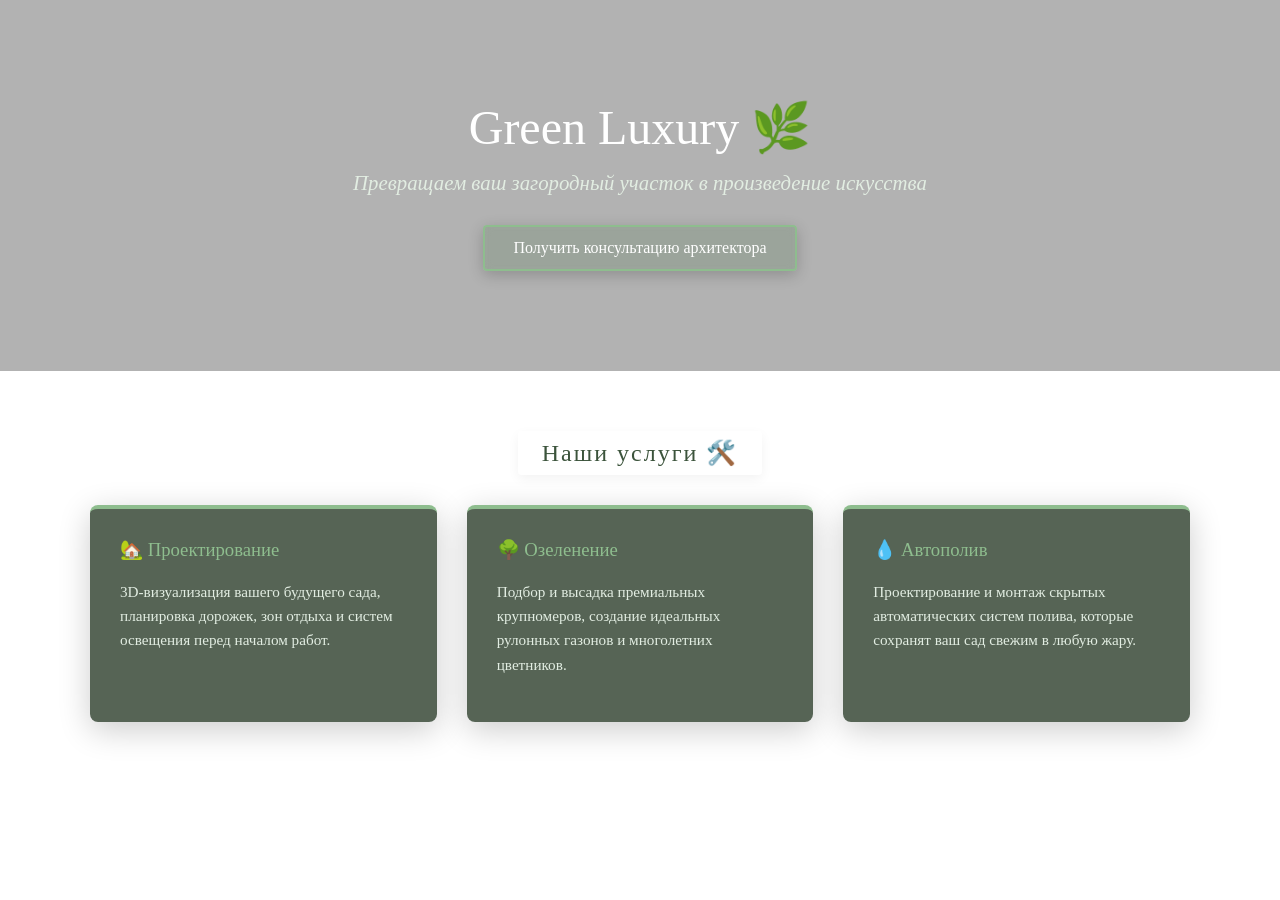
==== green-luxury-site/landscape.html @ 56adaa60 "Сайт-визитка с портфолио" ====
<!DOCTYPE html>
<html lang="ru">
<head>
    <meta charset="UTF-8">
    <meta name="viewport" content="width=device-width, initial-scale=1.0">
    <title>Green Luxury | Ландшафтный дизайн премиум-класса</title>
    <link rel="stylesheet" href="landscape.css">
</head>
<body>

    <!-- Главный баннер сайта -->
    <section class="hero">
        <div class="hero-overlay">
            <h1>Green Luxury 🌿</h1>
            <p>Превращаем ваш загородный участок в произведение искусства</p>
            <a href="#" class="btn-green">Получить консультацию архитектора</a>
        </div>
    </section>

    <!-- Блок с преимуществами бизнеса -->
    <main class="content-box">
        <h2 class="section-title">Наши услуги 🛠️</h2>
        
        <div class="services-grid">
            <div class="card">
                <h3>🏡 Проектирование</h3>
                <p>3D-визуализация вашего будущего сада, планировка дорожек, зон отдыха и систем освещения перед началом работ.</p>
            </div>
            <div class="card">
                <h3>🌳 Озеленение</h3>
                <p>Подбор и высадка премиальных крупномеров, создание идеальных рулонных газонов и многолетних цветников.</p>
            </div>
            <div class="card">
                <h3>💧 Автополив</h3>
                <p>Проектирование и монтаж скрытых автоматических систем полива, которые сохранят ваш сад свежим в любую жару.</p>
            </div>
        </div>
    </main>

</body>
</html>
---- green-luxury-site/landscape.css ----
/* Базовые настройки для эко-стиля */
body {
    background-image: url('https://images.unsplash.com/photo-1705591936362-aaaab3083cbe?q=80&w=1170&auto=format&fit=crop&ixlib=rb-4.1.0&ixid=M3wxMjA3fDB8MHxwaG90by1wYWdlfHx8fGVufDB8fHx8fA%3D%3D');
    background-size: cover;
    background-position: center; /* Заглушка, пока нет фоновой картинки */
    background-attachment: fixed;
    color: #2c3e2b;           /* Темно-зеленый глубокий цвет для текста */
    font-family: 'Georgia', serif; /* Благородный классический шрифт */
    margin: 0;
    padding: 0;
}   

/* Главный большой баннер (Hero Section) */
.hero {
    color: #ffffff;
    text-align: center;
    padding: 100px 20px;
    background: rgba(0, 0, 0, 0.3); /* Легкое затемнение, чтобы белый текст читался идеально */
}

.hero h1 {
    font-size: 3rem;
    margin: 0 0 15px 0;
    font-weight: normal;
}

.hero p {
    font-size: 1.3rem;
    margin: 0 0 30px 0;
    font-style: italic;
    color: #e2ede2;
}

/* Общий контейнер для контента */
.content-box {
    max-width: 1100px;
    margin: 60px auto;
    padding: 0 20px;
}

.section-title {
    text-align: center;
    font-size: 1.5rem;             /* Уменьшили размер букв до аккуратного */
    letter-spacing: 2px;           /* Добавили дорогой премиальный отступ между буквами */
    margin: 50px auto 30px auto;   /* Уменьшили отступы вокруг плашки */
    font-weight: normal;
    color: #3b533b;
    background: rgba(255, 255, 255, 0.85); /* Сделали подложку чуть более прозрачной и легкой */
    padding: 8px 24px;             /* Уменьшили внутренние поля, сделав рамку узкой */
    border-radius: 4px;            /* Сделали закругления углов более строгими */
    display: table;
    box-shadow: 0 4px 12px rgba(0, 0, 0, 0.05);
}

/* Сетка для карточек услуг */
.services-grid {
    display: flex;
    gap: 30px;
    justify-content: space-between;
    flex-wrap: wrap; /* Чтобы на телефонах карточки вставали друг под друга */
}

/* Премиальные белые карточки */
.card {
    background: rgba(44, 62, 43, 0.8); /* Премиальный глубокий зелёный с прозрачностью */
    color: #ffffff;                    /* Весь обычный текст в карточке стал белым */
    flex: 1;
    min-width: 280px;
    padding: 30px;
    border-radius: 8px;
    box-shadow: 0 8px 32px rgba(0, 0, 0, 0.2); /* Сделали тень чуть глубже для объёма */
    border-top: 4px solid #8ebd8e;     /* Заменили полоску на нежно-зелёную, чтобы она сияла */
    transition: transform 0.3s ease;
}

.card:hover {
    transform: translateY(-5px); /* Карточка плавно приподнимается */
}

.card h3 {
    margin-top: 0;
    font-weight: normal;
    color: #8ebd8e; /* Красивый светлый эко-оттенок для заголовков услуг */
}

.card p {
    font-size: 0.95rem;
    line-height: 1.6;
    color: #e2ede2; /* Светлый приятный цвет текста */
}

/* Благородная зеленая кнопка */
.btn-green {
     display: inline-block;
    background-color: rgba(90, 125, 90, 0.25); /* Тонкий прозрачный фон */
    border: 2px solid #8ebd8e;                 /* Стильная тонкая зелёная рамка */
    color: #ffffff;
    padding: 12px 28px;                        /* Уменьшили размеры, сделав её аккуратнее */
    text-decoration: none;
    font-size: 1rem;
    border-radius: 4px;
    backdrop-filter: blur(5px);                /* Эффект дорогого матового стекла */
    box-shadow: 0 4px 15px rgba(0, 0, 0, 0.2);
    transition: all 0.3s ease;
}

/* Эффект при наведении на прозрачную кнопку */
.btn-green:hover {
    background-color: rgba(142, 189, 142, 0.4); /* При наведении становится чуть ярче */
    box-shadow: 0 6px 20px rgba(142, 189, 142, 0.3);
    transform: translateY(-2px);
}

.btn-green:hover {
    background-color: #3b533b;
    box-shadow: 0 6px 15px rgba(59, 83, 59, 0.5);
}
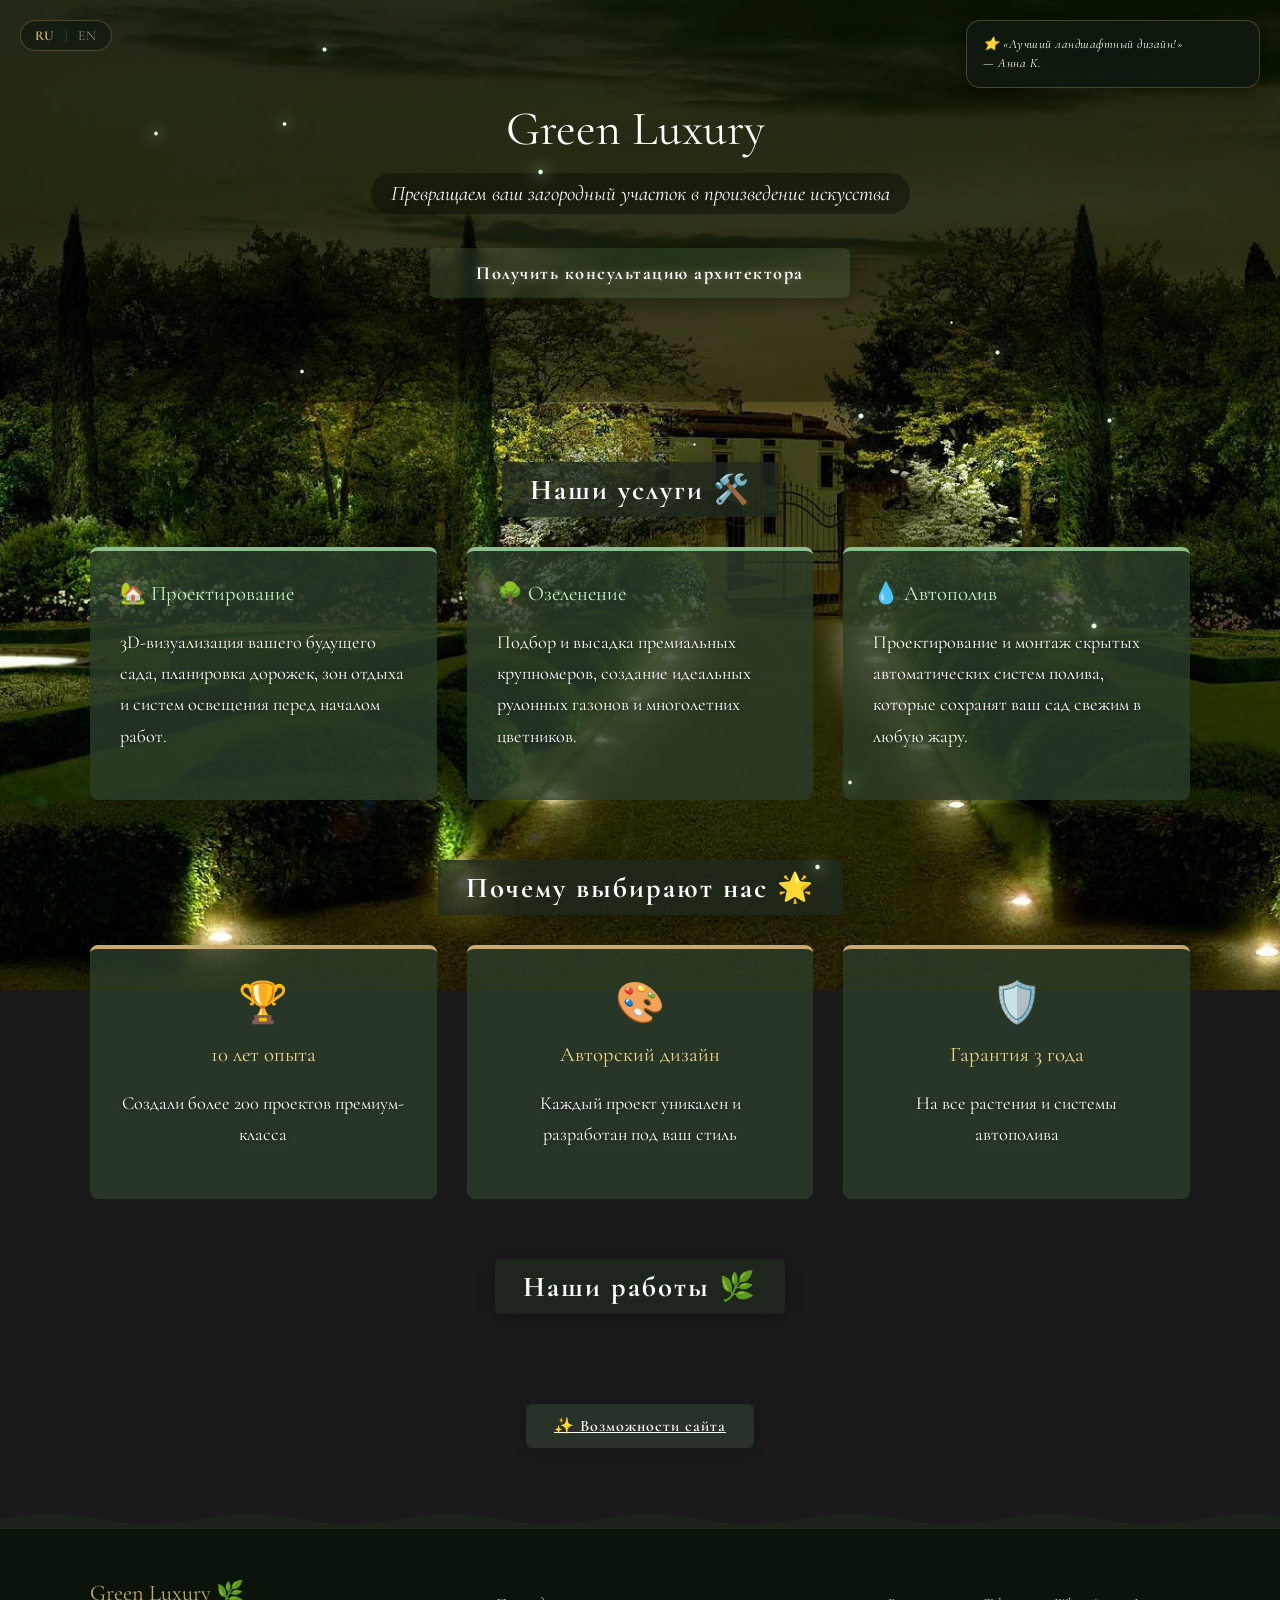
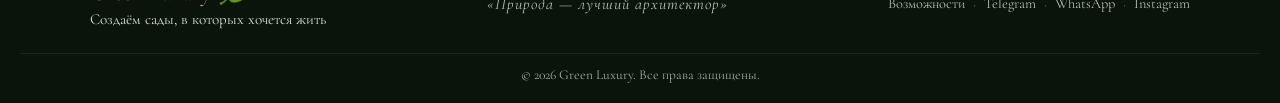
==== commit 8be5fd14: "Финальная версия: все 12 функций, мобильная навигация, свайпы, тёмная тема" ====
--- a/green-luxury-site/landscape.html
+++ b/green-luxury-site/landscape.html
@@ -1,41 +1,392 @@
 <!DOCTYPE html>
 <html lang="ru">
+
 <head>
     <meta charset="UTF-8">
     <meta name="viewport" content="width=device-width, initial-scale=1.0">
     <title>Green Luxury | Ландшафтный дизайн премиум-класса</title>
+    <link href="https://fonts.googleapis.com/css2?family=Cormorant+Garamond:wght@500;600&display=swap" rel="stylesheet">
     <link rel="stylesheet" href="landscape.css">
 </head>
+
 <body>
+
+    <nav class="mobile-nav">
+        <a href="landscape.html" class="mobile-nav-item active">🏠 Главная</a>
+        <a href="#services" class="mobile-nav-item">🛠️ Услуги</a>
+        <a href="#galleryTitle" class="mobile-nav-item">🖼️ Работы</a>
+        <a href="features.html" class="mobile-nav-item">✨ Функции</a>
+    </nav>
+
+    <!-- Мини-карусель отзывов -->
+    <div class="reviews-mini" id="reviewsMini">
+        <div class="review-mini-card">⭐ «Лучший ландшафтный дизайн!»<br>— Анна К.</div>
+    </div>
+
+    <!-- Слой параллакса -->
+    <div class="parallax-layer parallax-back"></div>
 
     <!-- Главный баннер сайта -->
     <section class="hero">
         <div class="hero-overlay">
             <h1>Green Luxury 🌿</h1>
             <p>Превращаем ваш загородный участок в произведение искусства</p>
-            <a href="#" class="btn-green">Получить консультацию архитектора</a>
+
+            <div class="btn-wrapper reveal">
+                <svg class="neon-svg" viewBox="0 0 420 56" preserveAspectRatio="none">
+                    <rect class="run-rect" x="2" y="2" width="416" height="52" rx="8" fill="none" stroke="#e0ffe0"
+                        stroke-width="2" stroke-linecap="round" stroke-dasharray="12 924" />
+                    <rect class="run-rect2" x="2" y="2" width="416" height="52" rx="8" fill="none" stroke="#e0ffe0"
+                        stroke-width="2" stroke-linecap="round" stroke-dasharray="12 924" stroke-dashoffset="-468" />
+                </svg>
+                <button class="btn-green" id="consultBtn">
+                    <span class="btn-text">Получить консультацию архитектора</span>
+                </button>
+            </div>
+
+            <div class="lang-switch">
+                <span class="lang-btn active" data-lang="ru">RU</span>
+                <span class="lang-sep">|</span>
+                <span class="lang-btn" data-lang="en">EN</span>
+            </div>
         </div>
     </section>
 
-    <!-- Блок с преимуществами бизнеса -->
     <main class="content-box">
-        <h2 class="section-title">Наши услуги 🛠️</h2>
-        
+        <h2 class="section-title reveal">Наши услуги 🛠️</h2>
         <div class="services-grid">
-            <div class="card">
-                <h3>🏡 Проектирование</h3>
-                <p>3D-визуализация вашего будущего сада, планировка дорожек, зон отдыха и систем освещения перед началом работ.</p>
-            </div>
-            <div class="card">
-                <h3>🌳 Озеленение</h3>
-                <p>Подбор и высадка премиальных крупномеров, создание идеальных рулонных газонов и многолетних цветников.</p>
-            </div>
-            <div class="card">
-                <h3>💧 Автополив</h3>
-                <p>Проектирование и монтаж скрытых автоматических систем полива, которые сохранят ваш сад свежим в любую жару.</p>
+            <div class="card-wrapper reveal">
+                <svg class="card-svg" viewBox="0 0 300 180" preserveAspectRatio="none">
+                    <rect class="card-run" x="2" y="2" width="296" height="176" rx="8" fill="none" stroke="#e0ffe0"
+                        stroke-width="2" stroke-linecap="round" stroke-dasharray="12 932" />
+                    <rect class="card-run2" x="2" y="2" width="296" height="176" rx="8" fill="none" stroke="#e0ffe0"
+                        stroke-width="2" stroke-linecap="round" stroke-dasharray="12 932" stroke-dashoffset="-472" />
+                </svg>
+                <div class="card">
+                    <h3>🏡 Проектирование</h3>
+                    <p>3D-визуализация вашего будущего сада, планировка дорожек, зон отдыха и систем освещения перед
+                        началом работ.</p>
+                </div>
+            </div>
+            <div class="card-wrapper reveal">
+                <svg class="card-svg" viewBox="0 0 300 180" preserveAspectRatio="none">
+                    <rect class="card-run" x="2" y="2" width="296" height="176" rx="8" fill="none" stroke="#e0ffe0"
+                        stroke-width="2" stroke-linecap="round" stroke-dasharray="12 932" />
+                    <rect class="card-run2" x="2" y="2" width="296" height="176" rx="8" fill="none" stroke="#e0ffe0"
+                        stroke-width="2" stroke-linecap="round" stroke-dasharray="12 932" stroke-dashoffset="-472" />
+                </svg>
+                <div class="card">
+                    <h3>🌳 Озеленение</h3>
+                    <p>Подбор и высадка премиальных крупномеров, создание идеальных рулонных газонов и многолетних
+                        цветников.</p>
+                </div>
+            </div>
+            <div class="card-wrapper reveal">
+                <svg class="card-svg" viewBox="0 0 300 180" preserveAspectRatio="none">
+                    <rect class="card-run" x="2" y="2" width="296" height="176" rx="8" fill="none" stroke="#e0ffe0"
+                        stroke-width="2" stroke-linecap="round" stroke-dasharray="12 932" />
+                    <rect class="card-run2" x="2" y="2" width="296" height="176" rx="8" fill="none" stroke="#e0ffe0"
+                        stroke-width="2" stroke-linecap="round" stroke-dasharray="12 932" stroke-dashoffset="-472" />
+                </svg>
+                <div class="card">
+                    <h3>💧 Автополив</h3>
+                    <p>Проектирование и монтаж скрытых автоматических систем полива, которые сохранят ваш сад свежим в
+                        любую жару.</p>
+                </div>
+            </div>
+        </div>
+
+        <h2 class="section-title reveal" style="margin-top: 60px;">Почему выбирают нас 🌟</h2>
+        <div class="services-grid">
+            <div class="card-wrapper reveal">
+                <svg class="card-svg" viewBox="0 0 300 180" preserveAspectRatio="none">
+                    <rect class="card-run" x="2" y="2" width="296" height="176" rx="8" fill="none" stroke="#e0ffe0"
+                        stroke-width="2" stroke-linecap="round" stroke-dasharray="12 932" />
+                    <rect class="card-run2" x="2" y="2" width="296" height="176" rx="8" fill="none" stroke="#e0ffe0"
+                        stroke-width="2" stroke-linecap="round" stroke-dasharray="12 932" stroke-dashoffset="-472" />
+                </svg>
+                <div class="card feature-card"><span class="feature-icon">🏆</span>
+                    <h3>10 лет опыта</h3>
+                    <p>Создали более 200 проектов премиум-класса</p>
+                </div>
+            </div>
+            <div class="card-wrapper reveal">
+                <svg class="card-svg" viewBox="0 0 300 180" preserveAspectRatio="none">
+                    <rect class="card-run" x="2" y="2" width="296" height="176" rx="8" fill="none" stroke="#e0ffe0"
+                        stroke-width="2" stroke-linecap="round" stroke-dasharray="12 932" />
+                    <rect class="card-run2" x="2" y="2" width="296" height="176" rx="8" fill="none" stroke="#e0ffe0"
+                        stroke-width="2" stroke-linecap="round" stroke-dasharray="12 932" stroke-dashoffset="-472" />
+                </svg>
+                <div class="card feature-card"><span class="feature-icon">🎨</span>
+                    <h3>Авторский дизайн</h3>
+                    <p>Каждый проект уникален и разработан под ваш стиль</p>
+                </div>
+            </div>
+            <div class="card-wrapper reveal">
+                <svg class="card-svg" viewBox="0 0 300 180" preserveAspectRatio="none">
+                    <rect class="card-run" x="2" y="2" width="296" height="176" rx="8" fill="none" stroke="#e0ffe0"
+                        stroke-width="2" stroke-linecap="round" stroke-dasharray="12 932" />
+                    <rect class="card-run2" x="2" y="2" width="296" height="176" rx="8" fill="none" stroke="#e0ffe0"
+                        stroke-width="2" stroke-linecap="round" stroke-dasharray="12 932" stroke-dashoffset="-472" />
+                </svg>
+                <div class="card feature-card"><span class="feature-icon">🛡️</span>
+                    <h3>Гарантия 3 года</h3>
+                    <p>На все растения и системы автополива</p>
+                </div>
+            </div>
+        </div>
+
+        <h2 class="section-title reveal" id="galleryTitle" style="margin-top: 60px; cursor: pointer;">Наши работы 🌿
+        </h2>
+        <div class="gallery-container" id="galleryContainer">
+            <div class="gallery-grid">
+                <div class="gallery-item reveal"><img src="gallery-1.jpg" alt="Проект1">
+                    <div class="gallery-caption">Проект 1</div>
+                </div>
+                <div class="gallery-item reveal"><img src="gallery-2.jpg" alt="Проект2">
+                    <div class="gallery-caption">Проект 2</div>
+                </div>
+                <div class="gallery-item reveal"><img src="gallery-3.jpg" alt="Проект3">
+                    <div class="gallery-caption">Проект 3</div>
+                </div>
+                <div class="gallery-item reveal"><img src="gallery-4.jpg" alt="Проект4">
+                    <div class="gallery-caption">Проект 4</div>
+                </div>
+                <div class="gallery-item reveal"><img src="gallery-5.jpg" alt="Проект5">
+                    <div class="gallery-caption">Проект 5</div>
+                </div>
+                <div class="gallery-item reveal"><img src="gallery-6.jpg" alt="Проект6">
+                    <div class="gallery-caption">Проект 6</div>
+                </div>
             </div>
         </div>
     </main>
 
+    <div style="text-align: center; margin-top: 50px;">
+        <a href="features.html" class="btn-green" style="width: auto; padding: 12px 28px; font-size: 1rem;">✨
+            Возможности сайта</a>
+    </div>
+
+    <footer class="footer">
+        <div class="footer-wave"></div>
+        <div class="footer-inner">
+            <div class="footer-brand">
+                <h3>Green Luxury 🌿</h3>
+                <p>Создаём сады, в которых хочется жить</p>
+            </div>
+            <div class="footer-quote">«Природа — лучший архитектор»</div>
+            <div class="footer-contacts">
+                <a href="features.html">Возможности</a>
+                <span class="dot">·</span>
+                <a href="https://t.me/ars_calc_biz_bot">Telegram</a>
+                <span class="dot">·</span>
+                <a href="#">WhatsApp</a>
+                <span class="dot">·</span>
+                <a href="#">Instagram</a>
+            </div>
+        </div>
+        <div class="footer-bottom">© 2026 Green Luxury. Все права защищены.</div>
+    </footer>
+
+    <script>
+        // ===================== ПАРАЛЛАКС =====================
+        const backLayer = document.querySelector('.parallax-back');
+        document.addEventListener('mousemove', (e) => {
+            const x = (e.clientX / window.innerWidth - 0.5) * 20;
+            const y = (e.clientY / window.innerHeight - 0.5) * 20;
+            backLayer.style.transform = `translate(${x}px, ${y}px)`;
+        });
+
+        // ===================== АНИМАЦИЯ КНОПКИ =====================
+        const btn = document.getElementById('consultBtn');
+        const textEl = btn.querySelector('.btn-text');
+        let originalText = 'Получить консультацию архитектора';
+        let newText = 'Эта кнопка будет вести к вашему контакту';
+        let animating = false;
+
+        btn.addEventListener('click', () => {
+            if (animating) return;
+            animating = true;
+            btn.style.pointerEvents = 'none';
+
+            const chars = originalText.split('');
+            const rect = textEl.getBoundingClientRect();
+            const btnRect = btn.getBoundingClientRect();
+            const spans = chars.map((char, i) => {
+                const span = document.createElement('span');
+                span.textContent = char; span.className = 'char';
+                span.style.left = (rect.left - btnRect.left + i * (rect.width / chars.length)) + 'px';
+                span.style.top = (rect.top - btnRect.top) + 'px'; span.style.opacity = '1';
+                btn.appendChild(span); return span;
+            });
+            textEl.style.opacity = '0';
+
+            requestAnimationFrame(() => {
+                spans.forEach(span => {
+                    const angle = Math.random() * Math.PI * 2;
+                    const distance = 40 + Math.random() * 60;
+                    span.style.transform = `translate(${Math.cos(angle) * distance}px, ${Math.sin(angle) * distance}px) rotate(${(Math.random() - 0.5) * 180}deg) scale(0.5)`;
+                    span.style.opacity = '0';
+                });
+            });
+
+            setTimeout(() => {
+                spans.forEach(s => s.remove());
+                const newChars = newText.split('');
+                const newRect = textEl.getBoundingClientRect();
+                const newBtnRect = btn.getBoundingClientRect();
+                const totalTextWidth = newBtnRect.width;
+                const charWidth = totalTextWidth / newChars.length;
+                const startX = (totalTextWidth - charWidth * newChars.length) / 2;
+                const newSpans = newChars.map((char, i) => {
+                    const span = document.createElement('span');
+                    span.textContent = char; span.className = 'char';
+                    const angle = Math.random() * Math.PI * 2;
+                    const distance = 40 + Math.random() * 60;
+                    span.style.left = (startX + i * charWidth) + 'px';
+                    span.style.top = (newRect.top - newBtnRect.top) + 'px';
+                    span.style.transform = `translate(${Math.cos(angle) * distance}px, ${Math.sin(angle) * distance}px) rotate(${(Math.random() - 0.5) * 180}deg) scale(0.5)`;
+                    span.style.opacity = '0';
+                    btn.appendChild(span); return span;
+                });
+                requestAnimationFrame(() => {
+                    newSpans.forEach(span => { span.style.transform = 'translate(0, 0) rotate(0deg) scale(1)'; span.style.opacity = '1'; });
+                });
+                setTimeout(() => {
+                    textEl.textContent = newText; textEl.style.opacity = '1';
+                    newSpans.forEach(s => s.remove());
+                    setTimeout(() => {
+                        textEl.style.opacity = '0';
+                        setTimeout(() => {
+                            textEl.textContent = originalText;
+                            textEl.style.opacity = '1';
+                            textEl.style.display = 'inline-block';
+                            textEl.style.visibility = 'visible';
+                            btn.style.pointerEvents = 'auto';
+                            animating = false;
+                        }, 200);
+                    }, 1500);
+                }, 800);
+            }, 800);
+        });
+
+        // ===================== ПЕРЕКЛЮЧЕНИЕ ФОНА =====================
+        let bgChanged = false;
+
+        function getTimeBg() {
+            const h = new Date().getHours();
+            if (h >= 6 && h < 10) return 'url("morning.jpg")';
+            else if (h >= 10 && h < 17) return 'url("day.jpg")';
+            else if (h >= 17 && h < 21) return 'url("evening.jpg")';
+            else return 'url("night.jpg")';
+        }
+
+        btn.addEventListener('click', () => {
+            if (!bgChanged) {
+                backLayer.style.backgroundImage = 'url("landscape-bg-2.jpg")';
+                bgChanged = true;
+            } else {
+                backLayer.style.backgroundImage = getTimeBg();
+                bgChanged = false;
+            }
+        });
+
+        // ===================== ПЛАВНОЕ ПОЯВЛЕНИЕ =====================
+        const reveals = document.querySelectorAll('.reveal');
+        function revealOnScroll() { reveals.forEach(el => { const rect = el.getBoundingClientRect(); if (rect.top < window.innerHeight - 80) el.classList.add('visible'); }); }
+        window.addEventListener('scroll', revealOnScroll); revealOnScroll();
+
+        // ===================== ПЕЧАТАЮЩИЙСЯ ЗАГОЛОВОК =====================
+        const heroTitle = document.querySelector('.hero h1');
+        const heroChars = [...'Green Luxury 🌿'];
+        heroTitle.textContent = '';
+        let heroIdx = 0;
+        function typeWriter() { if (heroIdx < heroChars.length) { heroTitle.textContent += heroChars[heroIdx]; heroIdx++; setTimeout(typeWriter, 100); } else { heroTitle.style.borderRight = '2px solid #e0ffe0'; heroTitle.style.animation = 'blink 0.8s infinite'; } }
+        window.addEventListener('load', () => setTimeout(typeWriter, 500));
+
+        // ===================== 3D-НАКЛОН =====================
+        document.querySelectorAll('.card-wrapper').forEach(wrapper => {
+            const card = wrapper.querySelector('.card');
+            wrapper.addEventListener('mousemove', (e) => { const rect = wrapper.getBoundingClientRect(); const x = (e.clientX - rect.left) / rect.width - 0.5; const y = (e.clientY - rect.top) / rect.height - 0.5; card.style.transform = `rotateY(${x * 10}deg) rotateX(${-y * 10}deg)`; });
+            wrapper.addEventListener('mouseleave', () => { card.style.transform = 'rotateY(0deg) rotateX(0deg)'; });
+        });
+
+        // ===================== СВЕТЛЯЧКИ =====================
+        let mouseX = -500, mouseY = -500;
+        document.addEventListener('mousemove', (e) => { mouseX = e.clientX; mouseY = e.clientY; });
+        function createFirefly() {
+            const f = document.createElement('div'); f.classList.add('firefly');
+            const s = 3 + Math.random() * 3; f.style.width = s + 'px'; f.style.height = s + 'px';
+            f.style.left = Math.random() * window.innerWidth + 'px'; f.style.top = Math.random() * window.innerHeight + 'px';
+            f.style.background = 'radial-gradient(circle, #ffffff 0%, #e0ffe0 40%, transparent 80%)';
+            f.style.boxShadow = '0 0 14px #e0ffe0, 0 0 28px #a0d6b0, 0 0 42px #6ba86b';
+            f.style.animation = `floatFirefly ${8 + Math.random() * 10}s linear infinite`;
+            document.body.appendChild(f);
+            const iv = setInterval(() => { const r = f.getBoundingClientRect(); const dx = r.left + r.width / 2 - mouseX; const dy = r.top + r.height / 2 - mouseY; if (Math.sqrt(dx * dx + dy * dy) < 100) { const a = Math.atan2(dy, dx); f.style.left = parseFloat(f.style.left) + Math.cos(a) * 3 + 'px'; f.style.top = parseFloat(f.style.top) + Math.sin(a) * 3 + 'px'; } }, 50);
+            setTimeout(() => { clearInterval(iv); f.style.opacity = '0'; f.style.transition = 'opacity 1s ease'; setTimeout(() => f.remove(), 1000); }, (8 + Math.random() * 10) * 1000);
+        }
+        let ffActive = false, ffInterval;
+        function startFF() { if (ffActive) return; ffActive = true; ffInterval = setInterval(createFirefly, 400); for (let i = 0; i < 10; i++) setTimeout(createFirefly, i * 300); }
+        function stopFF() { ffActive = false; clearInterval(ffInterval); document.querySelectorAll('.firefly').forEach(f => { f.style.opacity = '0'; f.style.transition = 'opacity 1s ease'; setTimeout(() => f.remove(), 1000); }); }
+        function updateFF() { const h = new Date().getHours(); if ((h >= 6 && h < 10) || (h >= 17 && h < 21) || (h >= 21 || h < 6)) startFF(); else stopFF(); }
+        updateFF(); setInterval(updateFF, 3600000); btn.addEventListener('click', () => startFF());
+
+        // ===================== СМЕНА ФОНА =====================
+        function setTimeBg() { const h = new Date().getHours(); let bg; if (h >= 6 && h < 10) bg = 'url("morning.jpg")'; else if (h >= 10 && h < 17) bg = 'url("day.jpg")'; else if (h >= 17 && h < 21) bg = 'url("evening.jpg")'; else bg = 'url("night.jpg")'; backLayer.style.backgroundImage = bg; }
+        setTimeBg(); setInterval(setTimeBg, 900000);
+
+        // ===================== ВЗРЫВ ГАЛЕРЕИ =====================
+        function getGalleryTitle() { return currentLang === 'ru' ? 'Наши работы 🌿' : 'Our Works 🌿'; }
+        const galleryTitle = document.getElementById('galleryTitle'), galleryContainer = document.getElementById('galleryContainer'); let galleryOpen = false;
+        galleryTitle.addEventListener('click', () => {
+            if (!galleryOpen) {
+                const tt = galleryTitle.textContent, tc = tt.split(''), tr = galleryTitle.getBoundingClientRect(); galleryTitle.textContent = ''; galleryTitle.style.position = 'relative';
+                tc.forEach((c, i) => { const sp = document.createElement('span'); sp.textContent = c; sp.className = 'char'; sp.style.position = 'absolute'; sp.style.left = (i * (tr.width / tc.length)) + 'px'; sp.style.top = '0'; sp.style.opacity = '1'; sp.style.color = '#fff'; galleryTitle.appendChild(sp); requestAnimationFrame(() => { const a = Math.random() * Math.PI * 2, d = 30 + Math.random() * 50; sp.style.transform = `translate(${Math.cos(a) * d}px, ${Math.sin(a) * d}px) rotate(${(Math.random() - 0.5) * 180}deg) scale(0.5)`; sp.style.opacity = '0'; }); setTimeout(() => sp.remove(), 800); });
+                setTimeout(() => { galleryContainer.classList.add('open'); galleryTitle.textContent = getGalleryTitle(); galleryOpen = true; setTimeout(() => galleryContainer.scrollIntoView({ behavior: 'smooth', block: 'start' }), 300); }, 400);
+            } else {
+                const tr = galleryTitle.getBoundingClientRect(), cv = document.createElement('canvas'); cv.style.position = 'fixed'; cv.style.top = tr.top + 'px'; cv.style.left = tr.left + 'px'; cv.style.width = tr.width + 'px'; cv.style.height = tr.height + 'px'; cv.style.zIndex = '100'; cv.style.pointerEvents = 'none'; document.body.appendChild(cv); cv.width = tr.width; cv.height = tr.height; const ctx = cv.getContext('2d'); ctx.fillStyle = 'rgba(30,40,30,0.3)'; ctx.fillRect(0, 0, cv.width, cv.height); ctx.fillStyle = '#fff'; ctx.font = 'bold 1.8rem Cormorant Garamond, Georgia, serif'; ctx.textAlign = 'center'; ctx.fillText(getGalleryTitle(), cv.width / 2, cv.height / 2 + 10); galleryTitle.style.opacity = '0';
+                const ps = []; const numPieces = 150; for (let i = 0; i < numPieces; i++) { const size = 1 + Math.random() * 5; ps.push({ x: Math.random() * cv.width, y: Math.random() * cv.height, w: size, h: size, dx: (Math.random() - 0.5) * 150, dy: Math.random() * 200 + 30, rot: Math.random() * 360, delay: Math.random() * 400 }); }
+                const st = Date.now(); function ag() { const el = Date.now() - st; ctx.clearRect(0, 0, cv.width, cv.height); ps.forEach(p => { const pr = Math.min(1, Math.max(0, (el - p.delay) / 800)), e = 1 - Math.pow(1 - pr, 3), cx = p.x + p.dx * e, cy = p.y + p.dy * e, rt = p.rot * e; ctx.save(); ctx.translate(cx + p.w / 2, cy + p.h / 2); ctx.rotate(rt * Math.PI / 180); ctx.fillStyle = 'rgba(200,220,200,0.8)'; ctx.beginPath(); ctx.arc(0, 0, p.w, 0, Math.PI * 2); ctx.fill(); ctx.fillStyle = 'rgba(255,255,255,0.6)'; ctx.beginPath(); ctx.arc(0, 0, p.w * 0.5, 0, Math.PI * 2); ctx.fill(); ctx.restore(); }); if (el < 1200) requestAnimationFrame(ag); else { cv.remove(); galleryContainer.classList.remove('open'); galleryTitle.textContent = getGalleryTitle(); galleryTitle.style.opacity = '1'; galleryOpen = false; } } requestAnimationFrame(ag);
+            }
+        });
+
+        // ===================== МИНИ-КАРУСЕЛЬ =====================
+        const reviews = ['⭐ «Лучший ландшафтный дизайн!»<br>— Анна К.', '⭐ «Автополив работает идеально!»<br>— Игорь В.', '⭐ «Сад как из журнала!»<br>— Ольга М.', '⭐ «Сдал объект без замечаний»<br>— Дмитрий С.', '⭐ «Любимое место всей семьи»<br>— Елена В.', '⭐ «Результат превзошёл ожидания»<br>— Сергей П.']; let revIdx = 0; const miniCard = document.querySelector('.review-mini-card'); setInterval(() => { revIdx = (revIdx + 1) % reviews.length; miniCard.style.animation = 'none'; miniCard.offsetHeight; miniCard.innerHTML = reviews[revIdx]; miniCard.style.animation = 'slideReview 4s ease-in-out infinite'; }, 4000);
+        const reviewsMini = document.getElementById('reviewsMini'); window.addEventListener('scroll', () => { if (window.scrollY > 100) { reviewsMini.style.opacity = '0'; reviewsMini.style.pointerEvents = 'none'; } else { reviewsMini.style.opacity = '1'; reviewsMini.style.pointerEvents = 'auto'; } });
+
+        // ===================== ПАДАЮЩИЕ ЛИСТЬЯ =====================
+        function createLeaf() { const l = document.createElement('div'); l.classList.add('leaf'); const s = 3 + Math.random() * 4; l.style.width = s + 'px'; l.style.height = (s * 1.6) + 'px'; l.style.left = Math.random() * window.innerWidth + 'px'; l.style.top = '-30px'; l.style.background = 'radial-gradient(ellipse at 30% 30%, rgba(160,200,130,0.8) 0%, rgba(100,160,80,0.5) 50%, transparent 70%)'; l.style.boxShadow = '0 0 4px rgba(160,200,140,0.3)'; l.style.setProperty('--base-drift', (Math.random() - 0.5) * 100 + 'px'); l.style.animationDuration = (8 + Math.random() * 12) + 's'; let wg = 0, wd = Math.random() > 0.5 ? 1 : -1; function uw() { wg = Math.random() * 250; wd = Math.random() > 0.5 ? 1 : -1; setTimeout(uw, 1000 + Math.random() * 3000); } uw(); const uld = () => { l.style.setProperty('--wind-drift', wg * wd + 'px'); if (l.parentNode) requestAnimationFrame(uld); }; uld(); document.body.appendChild(l); setTimeout(() => l.remove(), (8 + Math.random() * 12) * 1000); }
+        setInterval(createLeaf, 500); for (let i = 0; i < 5; i++) setTimeout(createLeaf, i * 400);
+
+        // ===================== ПЕРЕКЛЮЧАТЕЛЬ ЯЗЫКА =====================
+        const translations = {
+            ru: { heroTitle: 'Green Luxury 🌿', heroSubtitle: 'Превращаем ваш загородный участок в произведение искусства', btnText: 'Получить консультацию архитектора', btnNewText: 'Эта кнопка будет вести к вашему контакту', servicesTitle: 'Наши услуги 🛠️', service1Name: '🏡 Проектирование', service1Desc: '3D-визуализация вашего будущего сада...', service2Name: '🌳 Озеленение', service2Desc: 'Подбор и высадка премиальных крупномеров...', service3Name: '💧 Автополив', service3Desc: 'Проектирование и монтаж скрытых систем...', whyTitle: 'Почему выбирают нас 🌟', feature1Name: '10 лет опыта', feature1Desc: 'Создали более 200 проектов премиум-класса', feature2Name: 'Авторский дизайн', feature2Desc: 'Каждый проект уникален и разработан под ваш стиль', feature3Name: 'Гарантия 3 года', feature3Desc: 'На все растения и системы автополива', galleryTitle: 'Наши работы 🌿', footerBrand: 'Создаём сады, в которых хочется жить', footerQuote: '«Природа — лучший архитектор»', footerRights: '© 2026 Green Luxury. Все права защищены.' },
+            en: { heroTitle: 'Green Luxury 🌿', heroSubtitle: 'Turning your countryside plot into a work of art', btnText: 'Get an architect consultation', btnNewText: 'This button will lead to your contact', servicesTitle: 'Our Services 🛠️', service1Name: '🏡 Design', service1Desc: '3D visualization of your future garden...', service2Name: '🌳 Landscaping', service2Desc: 'Selection and planting of premium large trees...', service3Name: '💧 Auto Watering', service3Desc: 'Design and installation of hidden automatic irrigation...', whyTitle: 'Why Choose Us 🌟', feature1Name: '10 Years Experience', feature1Desc: 'Created over 200 premium-class projects', feature2Name: 'Author Design', feature2Desc: 'Each project is unique and tailored to your style', feature3Name: '3 Year Warranty', feature3Desc: 'On all plants and irrigation systems', galleryTitle: 'Our Works 🌿', footerBrand: 'Creating gardens you want to live in', footerQuote: '«Nature is the best architect»', footerRights: '© 2026 Green Luxury. All rights reserved.' }
+        };
+        let currentLang = 'ru';
+        document.querySelectorAll('.lang-btn').forEach(btnEl => { btnEl.addEventListener('click', () => { const lang = btnEl.dataset.lang; if (lang === currentLang) return; currentLang = lang; document.querySelectorAll('.lang-btn').forEach(b => b.classList.remove('active')); btnEl.classList.add('active'); const t = translations[lang]; document.querySelector('.hero h1').textContent = t.heroTitle; document.querySelector('.hero p').textContent = t.heroSubtitle; document.querySelector('.btn-text').textContent = t.btnText; document.querySelectorAll('.section-title')[0].textContent = t.servicesTitle; const cards = document.querySelectorAll('.services-grid')[0].querySelectorAll('.card'); cards[0].querySelector('h3').textContent = t.service1Name; cards[0].querySelector('p').textContent = t.service1Desc; cards[1].querySelector('h3').textContent = t.service2Name; cards[1].querySelector('p').textContent = t.service2Desc; cards[2].querySelector('h3').textContent = t.service3Name; cards[2].querySelector('p').textContent = t.service3Desc; document.querySelectorAll('.section-title')[1].textContent = t.whyTitle; const features = document.querySelectorAll('.services-grid')[1].querySelectorAll('.card'); features[0].querySelector('h3').textContent = t.feature1Name; features[0].querySelector('p').textContent = t.feature1Desc; features[1].querySelector('h3').textContent = t.feature2Name; features[1].querySelector('p').textContent = t.feature2Desc; features[2].querySelector('h3').textContent = t.feature3Name; features[2].querySelector('p').textContent = t.feature3Desc; document.getElementById('galleryTitle').textContent = t.galleryTitle; document.querySelector('.footer-brand p').textContent = t.footerBrand; document.querySelector('.footer-quote').textContent = t.footerQuote; document.querySelector('.footer-bottom').textContent = t.footerRights; originalText = t.btnText; newText = t.btnNewText; document.querySelector('.btn-text').textContent = t.btnText; }); });
+        // ===================== СВАЙП-ЖЕСТЫ ДЛЯ ГАЛЕРЕИ =====================
+        let touchStartX = 0;
+        let touchEndX = 0;
+
+        document.addEventListener('touchstart', (e) => {
+            touchStartX = e.changedTouches[0].screenX;
+        });
+
+        document.addEventListener('touchend', (e) => {
+            touchEndX = e.changedTouches[0].screenX;
+            const diff = touchStartX - touchEndX;
+
+            // Свайп влево (>50px) — открыть галерею
+            if (diff > 50 && !galleryOpen) {
+                galleryTitle.click();
+            }
+            // Свайп вправо (>50px) — закрыть галерею
+            if (diff < -50 && galleryOpen) {
+                galleryTitle.click();
+            }
+        });
+    </script>
 </body>
-</html>
+
+</html>
--- a/green-luxury-site/landscape.css
+++ b/green-luxury-site/landscape.css
@@ -1,37 +1,64 @@
-/* Базовые настройки для эко-стиля */
+/* ========== БАЗОВЫЕ НАСТРОЙКИ ========== */
 body {
-    background-image: url('https://images.unsplash.com/photo-1705591936362-aaaab3083cbe?q=80&w=1170&auto=format&fit=crop&ixlib=rb-4.1.0&ixid=M3wxMjA3fDB8MHxwaG90by1wYWdlfHx8fGVufDB8fHx8fA%3D%3D');
-    background-size: cover;
-    background-position: center; /* Заглушка, пока нет фоновой картинки */
-    background-attachment: fixed;
-    color: #2c3e2b;           /* Темно-зеленый глубокий цвет для текста */
-    font-family: 'Georgia', serif; /* Благородный классический шрифт */
     margin: 0;
     padding: 0;
-}   
-
-/* Главный большой баннер (Hero Section) */
+    font-family: 'Cormorant Garamond', 'Georgia', serif;
+    color: #2c3e2b;
+    background-color: #1a1a1a;
+    overflow-x: hidden;
+}
+
+/* ========== ПАРАЛЛАКС-СЛОЙ ========== */
+.parallax-layer {
+    position: fixed;
+    top: 0;
+    left: 0;
+    width: 110%;
+    height: 110%;
+    pointer-events: none;
+    z-index: -1;
+    will-change: transform;
+}
+
+.parallax-back {
+    background-image: url('landscape-bg-1.jpg');
+    background-size: cover;
+    background-position: center;
+    opacity: 1;
+    transition: background-image 0.5s ease;
+}
+
+/* ========== HERO ========== */
 .hero {
     color: #ffffff;
     text-align: center;
     padding: 100px 20px;
-    background: rgba(0, 0, 0, 0.3); /* Легкое затемнение, чтобы белый текст читался идеально */
+    background: rgba(0, 0, 0, 0.3);
 }
 
 .hero h1 {
     font-size: 3rem;
     margin: 0 0 15px 0;
     font-weight: normal;
+    display: inline-block;
+    border-right: 2px solid transparent;
+    padding-right: 8px;
 }
 
 .hero p {
     font-size: 1.3rem;
-    margin: 0 0 30px 0;
+    margin: 0 auto 30px auto;
     font-style: italic;
-    color: #e2ede2;
-}
-
-/* Общий контейнер для контента */
+    color: #ffffff;
+    text-shadow: 0 2px 8px rgba(0, 0, 0, 0.7);
+    background: rgba(0, 0, 0, 0.35);
+    padding: 8px 20px;
+    border-radius: 20px;
+    display: table;
+    max-width: 600px;
+}
+
+/* ========== КОНТЕНТ ========== */
 .content-box {
     max-width: 1100px;
     margin: 60px auto;
@@ -40,78 +67,677 @@
 
 .section-title {
     text-align: center;
-    font-size: 1.5rem;             /* Уменьшили размер букв до аккуратного */
-    letter-spacing: 2px;           /* Добавили дорогой премиальный отступ между буквами */
-    margin: 50px auto 30px auto;   /* Уменьшили отступы вокруг плашки */
-    font-weight: normal;
-    color: #3b533b;
-    background: rgba(255, 255, 255, 0.85); /* Сделали подложку чуть более прозрачной и легкой */
-    padding: 8px 24px;             /* Уменьшили внутренние поля, сделав рамку узкой */
-    border-radius: 4px;            /* Сделали закругления углов более строгими */
+    font-size: 1.8rem;
+    font-weight: bold;
+    letter-spacing: 2px;
+    margin: 50px auto 30px auto;
+    color: #ffffff;
+    background: rgba(30, 40, 30, 0.8);
+    padding: 10px 28px;
+    border-radius: 4px;
     display: table;
-    box-shadow: 0 4px 12px rgba(0, 0, 0, 0.05);
-}
-
-/* Сетка для карточек услуг */
+    box-shadow: 0 4px 20px rgba(0, 0, 0, 0.3);
+}
+
 .services-grid {
     display: flex;
     gap: 30px;
     justify-content: space-between;
-    flex-wrap: wrap; /* Чтобы на телефонах карточки вставали друг под друга */
-}
-
-/* Премиальные белые карточки */
-.card {
-    background: rgba(44, 62, 43, 0.8); /* Премиальный глубокий зелёный с прозрачностью */
-    color: #ffffff;                    /* Весь обычный текст в карточке стал белым */
+    flex-wrap: wrap;
+}
+
+/* ========== КАРТОЧКИ СО ШТРИХОМ ========== */
+.card-wrapper {
+    position: relative;
     flex: 1;
     min-width: 280px;
+    perspective: 800px;
+}
+
+.card-svg {
+    position: absolute;
+    top: 0;
+    left: 0;
+    width: 100%;
+    height: 100%;
+    pointer-events: none;
+    z-index: 2;
+    opacity: 0;
+    transition: opacity 0.3s;
+}
+
+.card-wrapper:hover .card-svg {
+    opacity: 1;
+}
+
+.card-run,
+.card-run2 {
+    animation: runCardLight 6s linear infinite;
+}
+
+@keyframes runCardLight {
+    0% {
+        stroke-dashoffset: 0;
+    }
+
+    100% {
+        stroke-dashoffset: -944;
+    }
+}
+
+.card {
+    background: rgba(44, 62, 43, 0.8);
+    color: #ffffff;
     padding: 30px;
+    margin: 0;
     border-radius: 8px;
-    box-shadow: 0 8px 32px rgba(0, 0, 0, 0.2); /* Сделали тень чуть глубже для объёма */
-    border-top: 4px solid #8ebd8e;     /* Заменили полоску на нежно-зелёную, чтобы она сияла */
-    transition: transform 0.3s ease;
+    box-shadow: none;
+    border-top: 4px solid #8ebd8e;
+    transition: transform 0.2s ease-out;
+    transform-style: preserve-3d;
+    height: 100%;
+    box-sizing: border-box;
 }
 
 .card:hover {
-    transform: translateY(-5px); /* Карточка плавно приподнимается */
+    transform: translateY(-5px);
 }
 
 .card h3 {
     margin-top: 0;
     font-weight: normal;
-    color: #8ebd8e; /* Красивый светлый эко-оттенок для заголовков услуг */
+    color: #c8f0c8;
+    font-size: 1.3rem;
 }
 
 .card p {
+    font-size: 1.15rem;
+    line-height: 1.7;
+    color: #ffffff;
+    text-shadow: 0 1px 4px rgba(0, 0, 0, 0.5);
+}
+
+/* ========== ФИЧИ ========== */
+.feature-card {
+    text-align: center;
+    border-top: 4px solid #c9a96e !important;
+}
+
+.feature-icon {
+    font-size: 2.5rem;
+    display: block;
+    margin-bottom: 15px;
+}
+
+.feature-card h3 {
+    color: #f0d78c !important;
+}
+
+.feature-card p {
+    color: #ffffff !important;
+    font-size: 1.15rem;
+    text-shadow: 0 1px 4px rgba(0, 0, 0, 0.5);
+}
+
+/* ========== КНОПКА ========== */
+.btn-wrapper {
+    position: relative;
+    display: inline-block;
+    padding: 4px;
+    border-radius: 8px;
+    overflow: visible;
+}
+
+.btn-wrapper::after {
+    content: '';
+    position: absolute;
+    top: 4px;
+    left: 4px;
+    right: 4px;
+    bottom: 4px;
+    border-radius: 6px;
+    box-shadow: 0 0 30px rgba(0, 0, 0, 0.7), 0 0 60px rgba(0, 0, 0, 0.5), 0 0 100px rgba(0, 0, 0, 0.3);
+    opacity: 0;
+    transition: opacity 0.3s;
+    z-index: 1;
+    pointer-events: none;
+}
+
+.btn-wrapper:hover::after {
+    opacity: 1;
+}
+
+.btn-green {
+    display: inline-block;
+    background-color: rgba(90, 125, 90, 0.25);
+    border: none;
+    color: #ffffff;
+    padding: 14px 30px;
+    font-size: 1.15rem;
+    border-radius: 6px;
+    backdrop-filter: blur(5px);
+    box-shadow: 0 4px 15px rgba(0, 0, 0, 0.2);
+    position: relative;
+    z-index: 3;
+    cursor: pointer;
+    transition: background-color 0.3s ease;
+    font-family: 'Cormorant Garamond', 'Georgia', serif;
+    font-weight: 600;
+    letter-spacing: 1px;
+    width: 420px;
+    box-sizing: border-box;
+    text-align: center;
+    white-space: nowrap;
+}
+
+.btn-green:hover {
+    animation: shake 0.4s ease-in-out;
+}
+
+.neon-svg {
+    position: absolute;
+    top: 0;
+    left: 0;
+    width: 100%;
+    height: 100%;
+    pointer-events: none;
+    z-index: 2;
+    opacity: 0;
+    transition: opacity 0.3s;
+}
+
+.btn-wrapper:hover .neon-svg {
+    opacity: 1;
+}
+
+.run-rect,
+.run-rect2 {
+    animation: runLight 8s linear infinite;
+}
+
+@keyframes runLight {
+    0% {
+        stroke-dashoffset: 0;
+    }
+
+    100% {
+        stroke-dashoffset: -936;
+    }
+}
+
+.btn-text {
+    font-family: inherit;
+    font-weight: 700;
+    letter-spacing: 1.5px;
+    color: #ffffff;
+    text-shadow: 0 0 8px rgba(255, 255, 255, 0.3);
+}
+
+.char {
+    position: absolute;
+    transition: transform 0.8s cubic-bezier(0.25, 0.46, 0.45, 0.94), opacity 0.8s ease;
+    will-change: transform, opacity;
+    pointer-events: none;
+}
+
+/* ========== ПЛАВНОЕ ПОЯВЛЕНИЕ ========== */
+.reveal {
+    opacity: 0;
+    transform: translateY(30px);
+    transition: opacity 0.8s ease, transform 0.8s ease;
+}
+
+.reveal.visible {
+    opacity: 1;
+    transform: translateY(0);
+}
+
+/* ========== СВЕТЛЯЧКИ ========== */
+.firefly {
+    position: fixed;
+    pointer-events: none;
+    z-index: 3;
+    border-radius: 50%;
+    filter: blur(0.5px);
+}
+
+@keyframes floatFirefly {
+    0% {
+        transform: translate(0, 0) scale(1);
+        opacity: 0.2;
+    }
+
+    25% {
+        transform: translate(30px, -50px) scale(1.2);
+        opacity: 0.8;
+    }
+
+    50% {
+        transform: translate(-20px, -100px) scale(0.8);
+        opacity: 0.5;
+    }
+
+    75% {
+        transform: translate(-40px, -40px) scale(1.1);
+        opacity: 0.7;
+    }
+
+    100% {
+        transform: translate(10px, -80px) scale(1);
+        opacity: 0.2;
+    }
+}
+
+/* ========== ГАЛЕРЕЯ (ВЗРЫВ) ========== */
+.gallery-container {
+    max-height: 0;
+    overflow: hidden;
+    transition: max-height 0.8s cubic-bezier(0.25, 0.46, 0.45, 0.94);
+}
+
+.gallery-container.open {
+    max-height: 2000px;
+}
+
+.gallery-container .gallery-item {
+    opacity: 0;
+    transform: scale(0.3) rotate(-10deg);
+    transition: all 0.6s cubic-bezier(0.175, 0.885, 0.32, 1.275);
+}
+
+.gallery-container.open .gallery-item {
+    opacity: 1;
+    transform: scale(1) rotate(0deg);
+}
+
+.gallery-container.open .gallery-item:nth-child(1) {
+    transition-delay: 0.1s;
+}
+
+.gallery-container.open .gallery-item:nth-child(2) {
+    transition-delay: 0.2s;
+}
+
+.gallery-container.open .gallery-item:nth-child(3) {
+    transition-delay: 0.3s;
+}
+
+.gallery-container.open .gallery-item:nth-child(4) {
+    transition-delay: 0.4s;
+}
+
+.gallery-container.open .gallery-item:nth-child(5) {
+    transition-delay: 0.5s;
+}
+
+.gallery-container.open .gallery-item:nth-child(6) {
+    transition-delay: 0.6s;
+}
+
+.gallery-grid {
+    display: grid;
+    grid-template-columns: repeat(3, 1fr);
+    gap: 20px;
+    max-width: 1100px;
+    margin: 0 auto;
+}
+
+.gallery-item {
+    position: relative;
+    overflow: hidden;
+    border-radius: 8px;
+    cursor: pointer;
+    aspect-ratio: 4 / 3;
+}
+
+.gallery-item img {
+    width: 100%;
+    height: 100%;
+    object-fit: cover;
+    transition: transform 0.5s ease;
+}
+
+.gallery-item:hover img {
+    transform: scale(1.08);
+}
+
+.gallery-caption {
+    position: absolute;
+    bottom: 0;
+    left: 0;
+    right: 0;
+    background: linear-gradient(transparent, rgba(0, 0, 0, 0.7));
+    color: #ffffff;
+    padding: 20px 16px 10px;
+    font-size: 1rem;
+    font-family: 'Cormorant Garamond', serif;
+    letter-spacing: 1px;
+    opacity: 0;
+    transition: opacity 0.3s ease;
+}
+
+.gallery-item:hover .gallery-caption {
+    opacity: 1;
+}
+
+@media (max-width: 768px) {
+    .gallery-grid {
+        grid-template-columns: repeat(2, 1fr);
+    }
+}
+
+@media (max-width: 480px) {
+    .gallery-grid {
+        grid-template-columns: 1fr;
+    }
+}
+
+/* ========== МИНИ-КАРУСЕЛЬ ОТЗЫВОВ ========== */
+.reviews-mini {
+    position: fixed;
+    top: 20px;
+    right: 20px;
+    z-index: 100;
+    width: 260px;
+    background: rgba(15, 25, 15, 0.85);
+    backdrop-filter: blur(8px);
+    border-radius: 14px;
+    padding: 14px 16px;
+    box-shadow: 0 4px 20px rgba(0, 0, 0, 0.4);
+    border: 1px solid rgba(197, 169, 110, 0.3);
+    overflow: hidden;
+}
+
+.review-mini-card {
+    font-size: 0.8rem;
+    color: #ffffff;
+    font-style: italic;
+    letter-spacing: 0.5px;
+    line-height: 1.5;
+    animation: slideReview 4s ease-in-out infinite;
+}
+
+@keyframes slideReview {
+    0% {
+        opacity: 0;
+        transform: translateX(40px);
+    }
+
+    15% {
+        opacity: 1;
+        transform: translateX(0);
+    }
+
+    75% {
+        opacity: 1;
+        transform: translateX(0);
+    }
+
+    100% {
+        opacity: 0;
+        transform: translateX(-40px);
+    }
+}
+
+.reviews-mini:hover {
+    animation-play-state: paused;
+}
+
+/* ========== ФУТЕР ========== */
+.footer {
+    position: relative;
+    background: rgba(10, 20, 10, 0.92);
+    backdrop-filter: blur(8px);
+    padding: 50px 20px 20px;
+    margin-top: 80px;
+    border-top: 1px solid rgba(197, 169, 110, 0.2);
+}
+
+.footer-wave {
+    position: absolute;
+    top: -30px;
+    left: 0;
+    right: 0;
+    height: 40px;
+    background: url("data:image/svg+xml,%3Csvg xmlns='http://www.w3.org/2000/svg' viewBox='0 0 1200 40'%3E%3Cpath d='M0 20 Q100 0 200 20 T400 20 T600 20 T800 20 T1000 20 T1200 20 V40 H0 Z' fill='%231a2a1a'/%3E%3C/svg%3E") repeat-x;
+    background-size: 600px 40px;
+    opacity: 0.5;
+}
+
+.footer-inner {
+    max-width: 1100px;
+    margin: 0 auto;
+    display: flex;
+    justify-content: space-between;
+    align-items: center;
+    flex-wrap: wrap;
+    gap: 20px;
+}
+
+.footer-brand h3 {
+    color: #c9a96e;
+    font-size: 1.4rem;
+    margin: 0 0 4px 0;
+    font-weight: normal;
+}
+
+.footer-brand p {
+    color: #d0e0d0;
     font-size: 0.95rem;
-    line-height: 1.6;
-    color: #e2ede2; /* Светлый приятный цвет текста */
-}
-
-/* Благородная зеленая кнопка */
-.btn-green {
-     display: inline-block;
-    background-color: rgba(90, 125, 90, 0.25); /* Тонкий прозрачный фон */
-    border: 2px solid #8ebd8e;                 /* Стильная тонкая зелёная рамка */
-    color: #ffffff;
-    padding: 12px 28px;                        /* Уменьшили размеры, сделав её аккуратнее */
+    margin: 0;
+    text-shadow: 0 0 8px rgba(255, 255, 255, 0.15);
+}
+
+.footer-quote {
+    color: #b0c0b0;
+    font-style: italic;
+    font-size: 1rem;
+    letter-spacing: 1px;
+}
+
+.footer-contacts {
+    display: flex;
+    gap: 8px;
+    align-items: center;
+}
+
+.footer-contacts a {
+    color: #b0c0b0;
     text-decoration: none;
-    font-size: 1rem;
-    border-radius: 4px;
-    backdrop-filter: blur(5px);                /* Эффект дорогого матового стекла */
-    box-shadow: 0 4px 15px rgba(0, 0, 0, 0.2);
-    transition: all 0.3s ease;
-}
-
-/* Эффект при наведении на прозрачную кнопку */
-.btn-green:hover {
-    background-color: rgba(142, 189, 142, 0.4); /* При наведении становится чуть ярче */
-    box-shadow: 0 6px 20px rgba(142, 189, 142, 0.3);
-    transform: translateY(-2px);
-}
-
-.btn-green:hover {
-    background-color: #3b533b;
-    box-shadow: 0 6px 15px rgba(59, 83, 59, 0.5);
-}
+    font-size: 0.9rem;
+    transition: color 0.3s;
+}
+
+.footer-contacts a:hover {
+    color: #c9a96e;
+}
+
+.dot {
+    color: #556055;
+}
+
+.footer-bottom {
+    text-align: center;
+    color: #a0b0a0;
+    font-size: 0.85rem;
+    margin-top: 25px;
+    padding-top: 12px;
+    border-top: 1px solid rgba(255, 255, 255, 0.08);
+    width: 100%;
+}
+
+/* ========== АНИМАЦИИ ========== */
+@keyframes shake {
+    0% {
+        transform: translate(0, 0);
+    }
+
+    25% {
+        transform: translate(-3px, 0);
+    }
+
+    50% {
+        transform: translate(3px, 0);
+    }
+
+    75% {
+        transform: translate(-2px, 0);
+    }
+
+    100% {
+        transform: translate(0, 0);
+    }
+}
+
+@keyframes blink {
+
+    0%,
+    100% {
+        border-color: #e0ffe0;
+    }
+
+    50% {
+        border-color: transparent;
+    }
+}
+
+/* ========== ПАДАЮЩИЕ ЛИСТЬЯ ========== */
+.leaf {
+    position: fixed;
+    pointer-events: none;
+    z-index: 3;
+    border-radius: 50% 0 50% 0;
+    animation: fallLeaf linear infinite;
+}
+
+@keyframes fallLeaf {
+    0% {
+        transform: translateY(0) translateX(0) rotate(0deg);
+        opacity: 0;
+    }
+
+    10% {
+        opacity: 0.7;
+    }
+
+    40% {
+        transform: translateY(40vh) translateX(calc(var(--base-drift) * 0.3)) rotate(180deg);
+    }
+
+    60% {
+        transform: translateY(60vh) translateX(calc(var(--base-drift) * 0.5 + var(--wind-drift) * 0.8)) rotate(270deg);
+    }
+
+    100% {
+        transform: translateY(110vh) translateX(calc(var(--base-drift) + var(--wind-drift))) rotate(360deg);
+        opacity: 0;
+    }
+}
+
+/* ========== ПЕРЕКЛЮЧАТЕЛЬ ЯЗЫКА ========== */
+.lang-switch {
+    position: fixed;
+    top: 20px;
+    left: 20px;
+    z-index: 100;
+    background: rgba(15, 25, 15, 0.7);
+    backdrop-filter: blur(6px);
+    border-radius: 20px;
+    padding: 6px 14px;
+    font-size: 0.85rem;
+    letter-spacing: 1px;
+    border: 1px solid rgba(197, 169, 110, 0.3);
+}
+
+.lang-btn {
+    color: rgba(255, 255, 255, 0.5);
+    cursor: pointer;
+    transition: color 0.3s;
+}
+
+.lang-btn:hover {
+    color: #c9a96e;
+}
+
+.lang-btn.active {
+    color: #c9a96e;
+    font-weight: 700;
+}
+
+.lang-sep {
+    color: rgba(255, 255, 255, 0.3);
+    margin: 0 6px;
+}
+
+/* ========== ТЁМНАЯ ТЕМА ПО СИСТЕМЕ ========== */
+@media (prefers-color-scheme: dark) {
+    .card {
+        background: rgba(20, 30, 20, 0.9);
+        border-top-color: #c9a96e;
+    }
+
+    .card h3 {
+        color: #f0d78c;
+    }
+
+    .card p {
+        color: #e0e8e0;
+    }
+
+    .section-title {
+        background: rgba(15, 20, 15, 0.9);
+        color: #f0d78c;
+    }
+
+    .btn-green {
+        background: rgba(30, 40, 30, 0.5);
+        border: 1px solid #c9a96e;
+    }
+
+    .hero p {
+        background: rgba(0, 0, 0, 0.5);
+    }
+}
+
+/* ========== МОБИЛЬНАЯ НАВИГАЦИЯ ========== */
+.mobile-nav {
+    display: none;
+    position: fixed;
+    bottom: 0;
+    left: 0;
+    right: 0;
+    z-index: 200;
+    background: rgba(10, 20, 10, 0.95);
+    backdrop-filter: blur(10px);
+    border-top: 1px solid rgba(197, 169, 110, 0.3);
+    padding: 8px 0;
+    justify-content: space-around;
+    align-items: center;
+}
+
+.mobile-nav-item {
+    color: rgba(255, 255, 255, 0.5);
+    text-decoration: none;
+    font-size: 0.7rem;
+    text-align: center;
+    display: flex;
+    flex-direction: column;
+    align-items: center;
+    gap: 4px;
+    transition: color 0.3s;
+}
+
+.mobile-nav-item.active,
+.mobile-nav-item:hover {
+    color: #c9a96e;
+}
+
+@media (max-width: 768px) {
+    .mobile-nav {
+        display: flex;
+    }
+
+    body {
+        padding-bottom: 60px;
+    }
+}
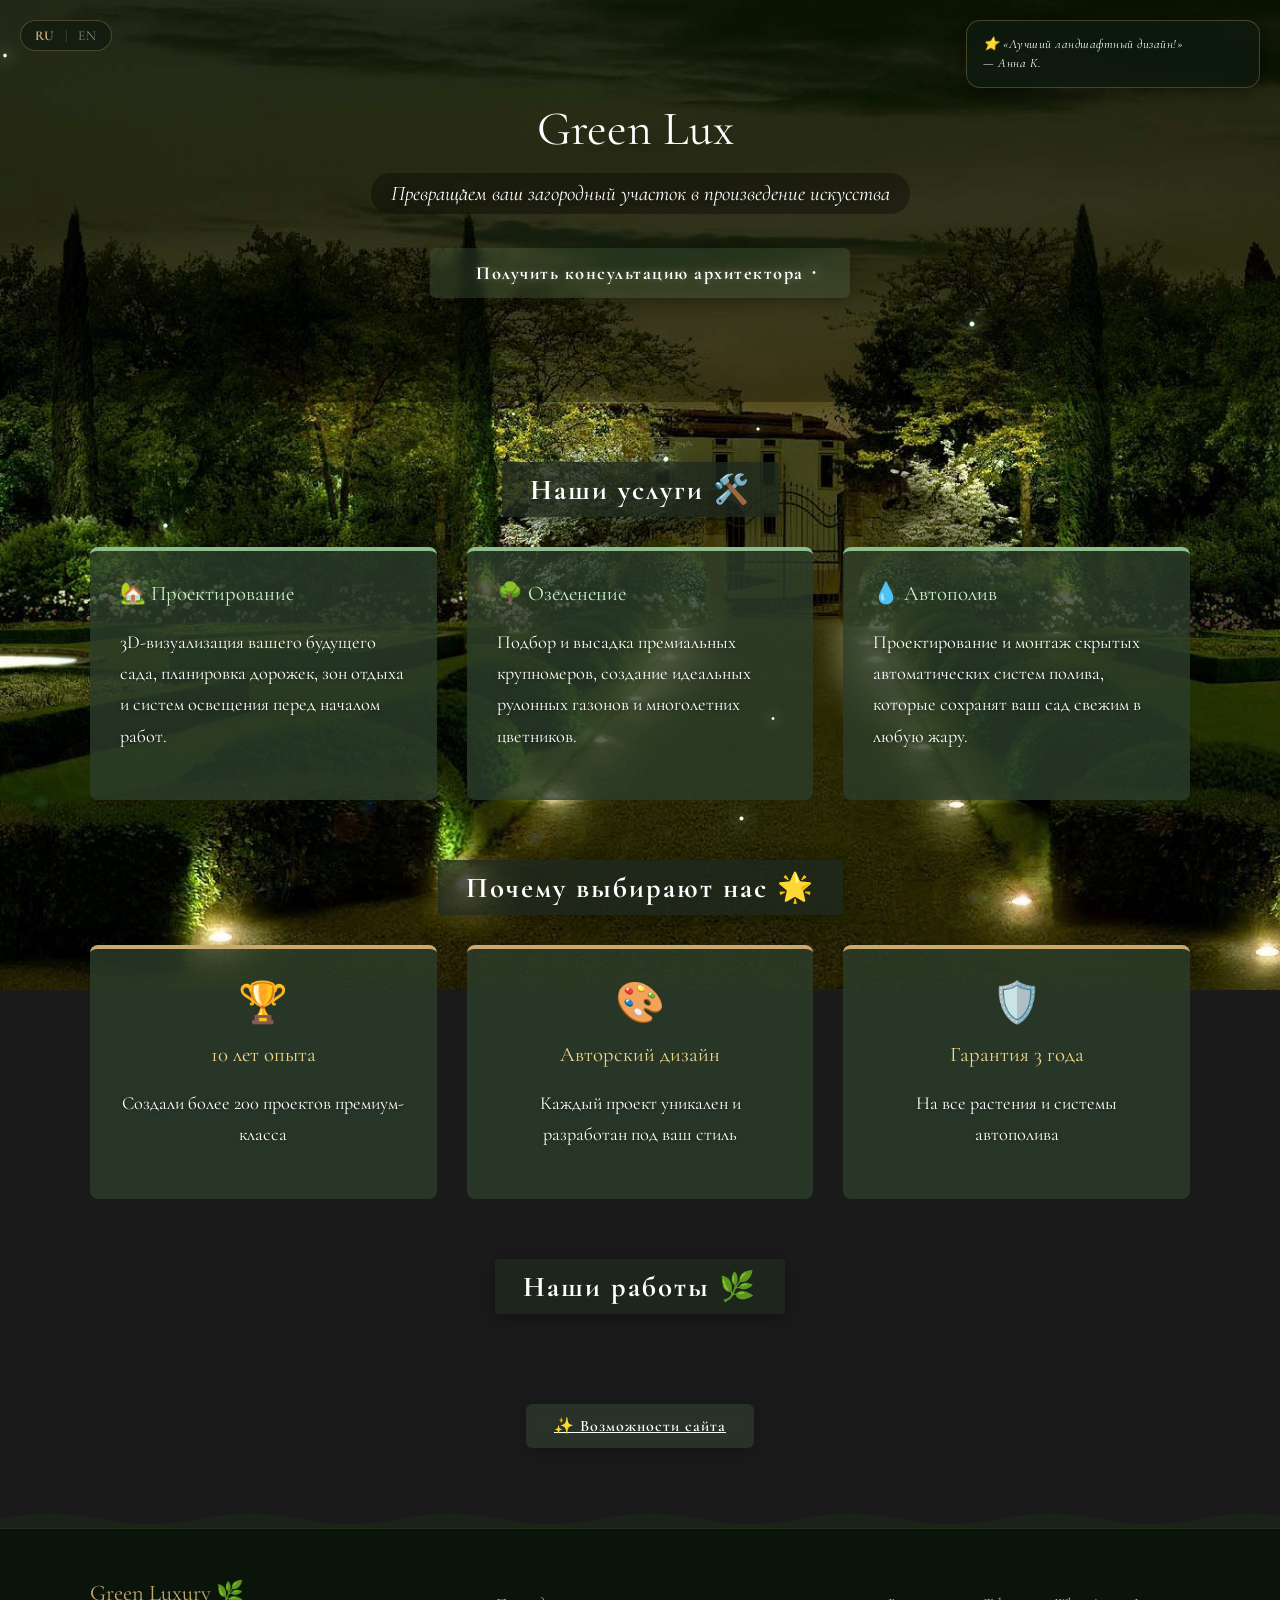
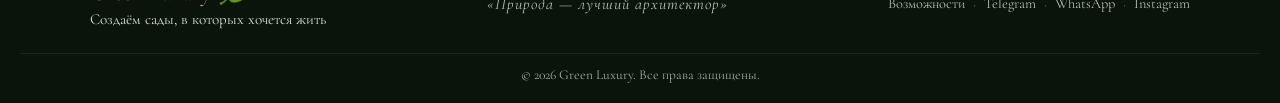
==== commit 9a7ca279: "Добавлены мета-теги против кэширования" ====
--- a/green-luxury-site/landscape.html
+++ b/green-luxury-site/landscape.html
@@ -3,6 +3,9 @@
 
 <head>
     <meta charset="UTF-8">
+    <meta http-equiv="Cache-Control" content="no-cache, no-store, must-revalidate">
+    <meta http-equiv="Pragma" content="no-cache">
+    <meta http-equiv="Expires" content="0">
     <meta name="viewport" content="width=device-width, initial-scale=1.0">
     <title>Green Luxury | Ландшафтный дизайн премиум-класса</title>
     <link href="https://fonts.googleapis.com/css2?family=Cormorant+Garamond:wght@500;600&display=swap" rel="stylesheet">
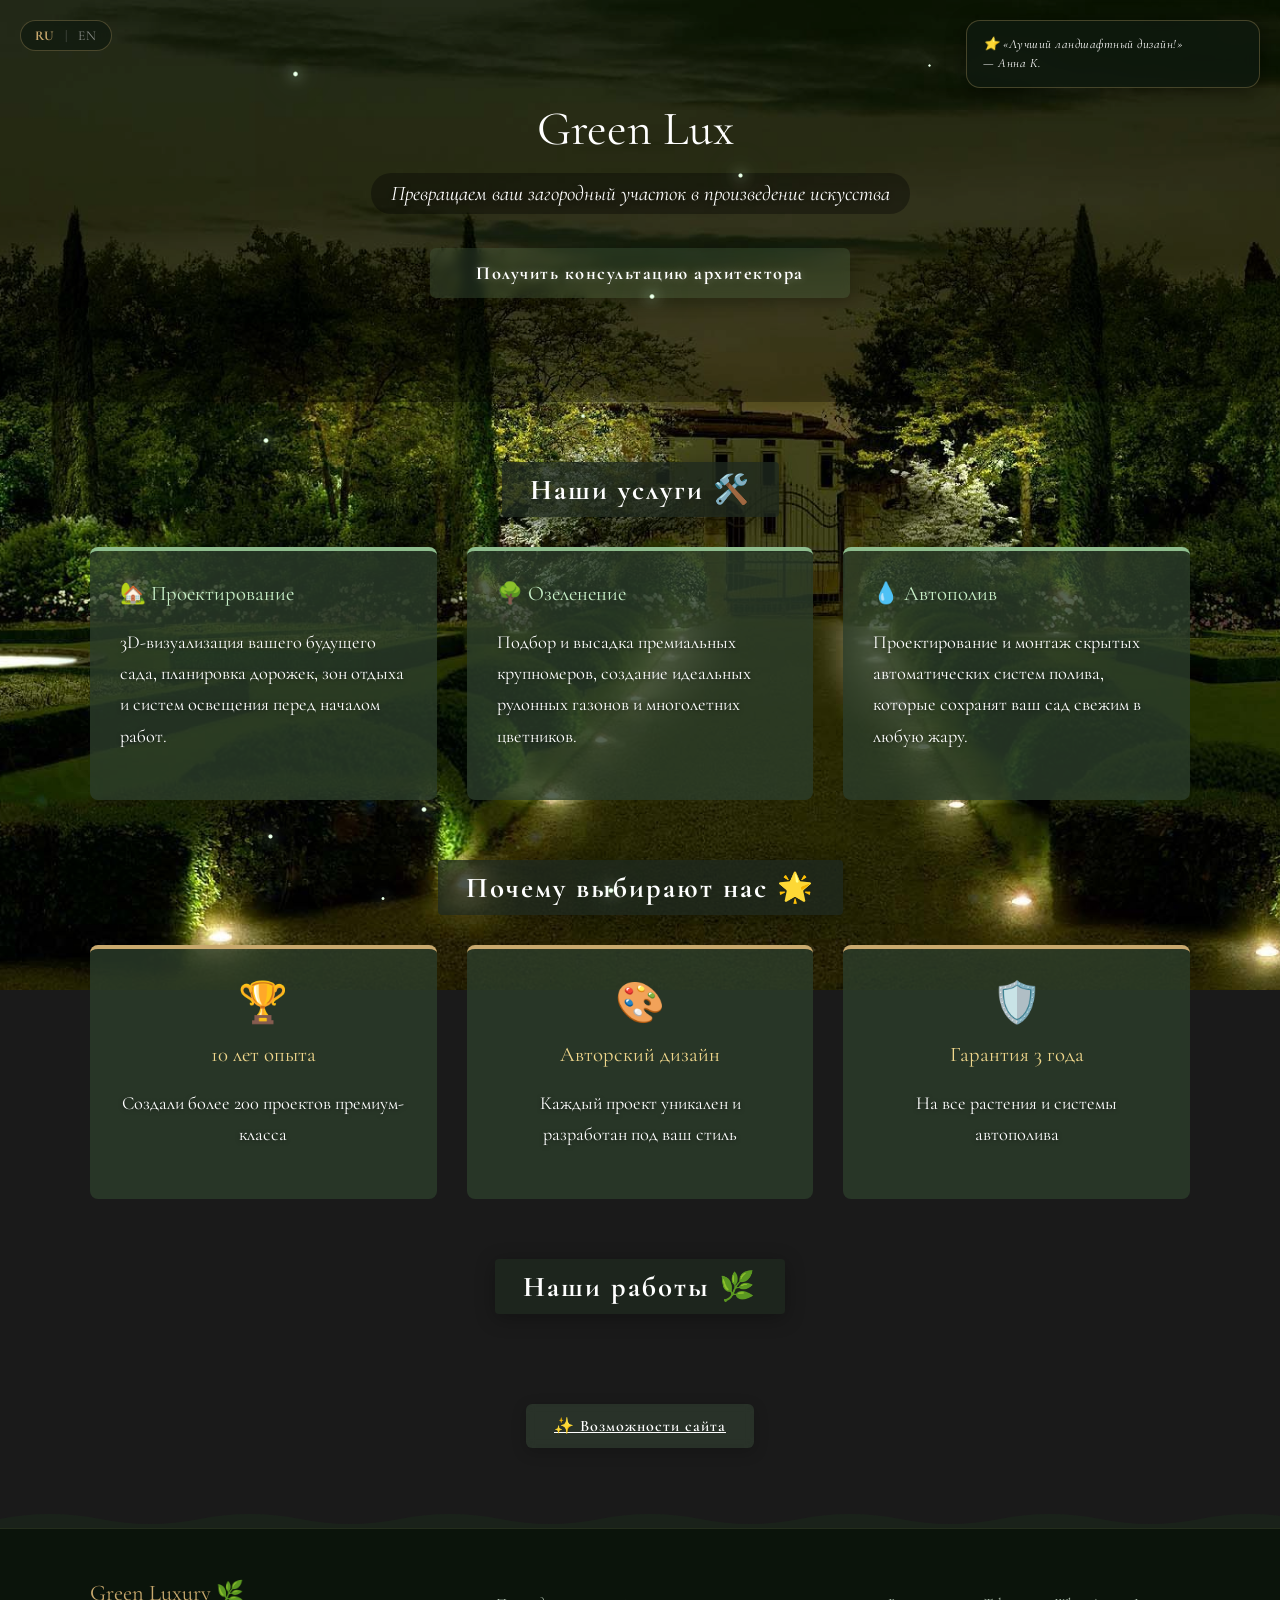
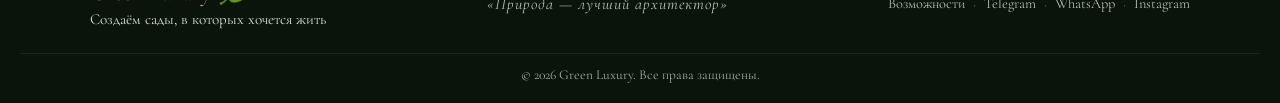
==== commit 8b031cc6: "изменили комменты" ====
--- a/green-luxury-site/landscape.html
+++ b/green-luxury-site/landscape.html
@@ -21,15 +21,12 @@
         <a href="features.html" class="mobile-nav-item">✨ Функции</a>
     </nav>
 
-    <!-- Мини-карусель отзывов -->
     <div class="reviews-mini" id="reviewsMini">
         <div class="review-mini-card">⭐ «Лучший ландшафтный дизайн!»<br>— Анна К.</div>
     </div>
 
-    <!-- Слой параллакса -->
     <div class="parallax-layer parallax-back"></div>
 
-    <!-- Главный баннер сайта -->
     <section class="hero">
         <div class="hero-overlay">
             <h1>Green Luxury 🌿</h1>
@@ -37,10 +34,8 @@
 
             <div class="btn-wrapper reveal">
                 <svg class="neon-svg" viewBox="0 0 420 56" preserveAspectRatio="none">
-                    <rect class="run-rect" x="2" y="2" width="416" height="52" rx="8" fill="none" stroke="#e0ffe0"
-                        stroke-width="2" stroke-linecap="round" stroke-dasharray="12 924" />
-                    <rect class="run-rect2" x="2" y="2" width="416" height="52" rx="8" fill="none" stroke="#e0ffe0"
-                        stroke-width="2" stroke-linecap="round" stroke-dasharray="12 924" stroke-dashoffset="-468" />
+                    <rect class="run-rect" x="2" y="2" width="416" height="52" rx="8" fill="none" stroke="#e0ffe0" stroke-width="2" stroke-linecap="round" stroke-dasharray="12 924" />
+                    <rect class="run-rect2" x="2" y="2" width="416" height="52" rx="8" fill="none" stroke="#e0ffe0" stroke-width="2" stroke-linecap="round" stroke-dasharray="12 924" stroke-dashoffset="-468" />
                 </svg>
                 <button class="btn-green" id="consultBtn">
                     <span class="btn-text">Получить консультацию архитектора</span>
@@ -58,149 +53,51 @@
     <main class="content-box">
         <h2 class="section-title reveal">Наши услуги 🛠️</h2>
         <div class="services-grid">
-            <div class="card-wrapper reveal">
-                <svg class="card-svg" viewBox="0 0 300 180" preserveAspectRatio="none">
-                    <rect class="card-run" x="2" y="2" width="296" height="176" rx="8" fill="none" stroke="#e0ffe0"
-                        stroke-width="2" stroke-linecap="round" stroke-dasharray="12 932" />
-                    <rect class="card-run2" x="2" y="2" width="296" height="176" rx="8" fill="none" stroke="#e0ffe0"
-                        stroke-width="2" stroke-linecap="round" stroke-dasharray="12 932" stroke-dashoffset="-472" />
-                </svg>
-                <div class="card">
-                    <h3>🏡 Проектирование</h3>
-                    <p>3D-визуализация вашего будущего сада, планировка дорожек, зон отдыха и систем освещения перед
-                        началом работ.</p>
-                </div>
-            </div>
-            <div class="card-wrapper reveal">
-                <svg class="card-svg" viewBox="0 0 300 180" preserveAspectRatio="none">
-                    <rect class="card-run" x="2" y="2" width="296" height="176" rx="8" fill="none" stroke="#e0ffe0"
-                        stroke-width="2" stroke-linecap="round" stroke-dasharray="12 932" />
-                    <rect class="card-run2" x="2" y="2" width="296" height="176" rx="8" fill="none" stroke="#e0ffe0"
-                        stroke-width="2" stroke-linecap="round" stroke-dasharray="12 932" stroke-dashoffset="-472" />
-                </svg>
-                <div class="card">
-                    <h3>🌳 Озеленение</h3>
-                    <p>Подбор и высадка премиальных крупномеров, создание идеальных рулонных газонов и многолетних
-                        цветников.</p>
-                </div>
-            </div>
-            <div class="card-wrapper reveal">
-                <svg class="card-svg" viewBox="0 0 300 180" preserveAspectRatio="none">
-                    <rect class="card-run" x="2" y="2" width="296" height="176" rx="8" fill="none" stroke="#e0ffe0"
-                        stroke-width="2" stroke-linecap="round" stroke-dasharray="12 932" />
-                    <rect class="card-run2" x="2" y="2" width="296" height="176" rx="8" fill="none" stroke="#e0ffe0"
-                        stroke-width="2" stroke-linecap="round" stroke-dasharray="12 932" stroke-dashoffset="-472" />
-                </svg>
-                <div class="card">
-                    <h3>💧 Автополив</h3>
-                    <p>Проектирование и монтаж скрытых автоматических систем полива, которые сохранят ваш сад свежим в
-                        любую жару.</p>
-                </div>
-            </div>
+            <div class="card-wrapper reveal"><svg class="card-svg" viewBox="0 0 300 180" preserveAspectRatio="none"><rect class="card-run" x="2" y="2" width="296" height="176" rx="8" fill="none" stroke="#e0ffe0" stroke-width="2" stroke-linecap="round" stroke-dasharray="12 932" /><rect class="card-run2" x="2" y="2" width="296" height="176" rx="8" fill="none" stroke="#e0ffe0" stroke-width="2" stroke-linecap="round" stroke-dasharray="12 932" stroke-dashoffset="-472" /></svg><div class="card"><h3>🏡 Проектирование</h3><p>3D-визуализация вашего будущего сада, планировка дорожек, зон отдыха и систем освещения перед началом работ.</p></div></div>
+            <div class="card-wrapper reveal"><svg class="card-svg" viewBox="0 0 300 180" preserveAspectRatio="none"><rect class="card-run" x="2" y="2" width="296" height="176" rx="8" fill="none" stroke="#e0ffe0" stroke-width="2" stroke-linecap="round" stroke-dasharray="12 932" /><rect class="card-run2" x="2" y="2" width="296" height="176" rx="8" fill="none" stroke="#e0ffe0" stroke-width="2" stroke-linecap="round" stroke-dasharray="12 932" stroke-dashoffset="-472" /></svg><div class="card"><h3>🌳 Озеленение</h3><p>Подбор и высадка премиальных крупномеров, создание идеальных рулонных газонов и многолетних цветников.</p></div></div>
+            <div class="card-wrapper reveal"><svg class="card-svg" viewBox="0 0 300 180" preserveAspectRatio="none"><rect class="card-run" x="2" y="2" width="296" height="176" rx="8" fill="none" stroke="#e0ffe0" stroke-width="2" stroke-linecap="round" stroke-dasharray="12 932" /><rect class="card-run2" x="2" y="2" width="296" height="176" rx="8" fill="none" stroke="#e0ffe0" stroke-width="2" stroke-linecap="round" stroke-dasharray="12 932" stroke-dashoffset="-472" /></svg><div class="card"><h3>💧 Автополив</h3><p>Проектирование и монтаж скрытых автоматических систем полива, которые сохранят ваш сад свежим в любую жару.</p></div></div>
         </div>
 
         <h2 class="section-title reveal" style="margin-top: 60px;">Почему выбирают нас 🌟</h2>
         <div class="services-grid">
-            <div class="card-wrapper reveal">
-                <svg class="card-svg" viewBox="0 0 300 180" preserveAspectRatio="none">
-                    <rect class="card-run" x="2" y="2" width="296" height="176" rx="8" fill="none" stroke="#e0ffe0"
-                        stroke-width="2" stroke-linecap="round" stroke-dasharray="12 932" />
-                    <rect class="card-run2" x="2" y="2" width="296" height="176" rx="8" fill="none" stroke="#e0ffe0"
-                        stroke-width="2" stroke-linecap="round" stroke-dasharray="12 932" stroke-dashoffset="-472" />
-                </svg>
-                <div class="card feature-card"><span class="feature-icon">🏆</span>
-                    <h3>10 лет опыта</h3>
-                    <p>Создали более 200 проектов премиум-класса</p>
-                </div>
-            </div>
-            <div class="card-wrapper reveal">
-                <svg class="card-svg" viewBox="0 0 300 180" preserveAspectRatio="none">
-                    <rect class="card-run" x="2" y="2" width="296" height="176" rx="8" fill="none" stroke="#e0ffe0"
-                        stroke-width="2" stroke-linecap="round" stroke-dasharray="12 932" />
-                    <rect class="card-run2" x="2" y="2" width="296" height="176" rx="8" fill="none" stroke="#e0ffe0"
-                        stroke-width="2" stroke-linecap="round" stroke-dasharray="12 932" stroke-dashoffset="-472" />
-                </svg>
-                <div class="card feature-card"><span class="feature-icon">🎨</span>
-                    <h3>Авторский дизайн</h3>
-                    <p>Каждый проект уникален и разработан под ваш стиль</p>
-                </div>
-            </div>
-            <div class="card-wrapper reveal">
-                <svg class="card-svg" viewBox="0 0 300 180" preserveAspectRatio="none">
-                    <rect class="card-run" x="2" y="2" width="296" height="176" rx="8" fill="none" stroke="#e0ffe0"
-                        stroke-width="2" stroke-linecap="round" stroke-dasharray="12 932" />
-                    <rect class="card-run2" x="2" y="2" width="296" height="176" rx="8" fill="none" stroke="#e0ffe0"
-                        stroke-width="2" stroke-linecap="round" stroke-dasharray="12 932" stroke-dashoffset="-472" />
-                </svg>
-                <div class="card feature-card"><span class="feature-icon">🛡️</span>
-                    <h3>Гарантия 3 года</h3>
-                    <p>На все растения и системы автополива</p>
-                </div>
-            </div>
-        </div>
-
-        <h2 class="section-title reveal" id="galleryTitle" style="margin-top: 60px; cursor: pointer;">Наши работы 🌿
-        </h2>
+            <div class="card-wrapper reveal"><svg class="card-svg" viewBox="0 0 300 180" preserveAspectRatio="none"><rect class="card-run" x="2" y="2" width="296" height="176" rx="8" fill="none" stroke="#e0ffe0" stroke-width="2" stroke-linecap="round" stroke-dasharray="12 932" /><rect class="card-run2" x="2" y="2" width="296" height="176" rx="8" fill="none" stroke="#e0ffe0" stroke-width="2" stroke-linecap="round" stroke-dasharray="12 932" stroke-dashoffset="-472" /></svg><div class="card feature-card"><span class="feature-icon">🏆</span><h3>10 лет опыта</h3><p>Создали более 200 проектов премиум-класса</p></div></div>
+            <div class="card-wrapper reveal"><svg class="card-svg" viewBox="0 0 300 180" preserveAspectRatio="none"><rect class="card-run" x="2" y="2" width="296" height="176" rx="8" fill="none" stroke="#e0ffe0" stroke-width="2" stroke-linecap="round" stroke-dasharray="12 932" /><rect class="card-run2" x="2" y="2" width="296" height="176" rx="8" fill="none" stroke="#e0ffe0" stroke-width="2" stroke-linecap="round" stroke-dasharray="12 932" stroke-dashoffset="-472" /></svg><div class="card feature-card"><span class="feature-icon">🎨</span><h3>Авторский дизайн</h3><p>Каждый проект уникален и разработан под ваш стиль</p></div></div>
+            <div class="card-wrapper reveal"><svg class="card-svg" viewBox="0 0 300 180" preserveAspectRatio="none"><rect class="card-run" x="2" y="2" width="296" height="176" rx="8" fill="none" stroke="#e0ffe0" stroke-width="2" stroke-linecap="round" stroke-dasharray="12 932" /><rect class="card-run2" x="2" y="2" width="296" height="176" rx="8" fill="none" stroke="#e0ffe0" stroke-width="2" stroke-linecap="round" stroke-dasharray="12 932" stroke-dashoffset="-472" /></svg><div class="card feature-card"><span class="feature-icon">🛡️</span><h3>Гарантия 3 года</h3><p>На все растения и системы автополива</p></div></div>
+        </div>
+
+        <h2 class="section-title reveal" id="galleryTitle" style="margin-top: 60px; cursor: pointer;">Наши работы 🌿</h2>
         <div class="gallery-container" id="galleryContainer">
             <div class="gallery-grid">
-                <div class="gallery-item reveal"><img src="gallery-1.jpg" alt="Проект1">
-                    <div class="gallery-caption">Проект 1</div>
-                </div>
-                <div class="gallery-item reveal"><img src="gallery-2.jpg" alt="Проект2">
-                    <div class="gallery-caption">Проект 2</div>
-                </div>
-                <div class="gallery-item reveal"><img src="gallery-3.jpg" alt="Проект3">
-                    <div class="gallery-caption">Проект 3</div>
-                </div>
-                <div class="gallery-item reveal"><img src="gallery-4.jpg" alt="Проект4">
-                    <div class="gallery-caption">Проект 4</div>
-                </div>
-                <div class="gallery-item reveal"><img src="gallery-5.jpg" alt="Проект5">
-                    <div class="gallery-caption">Проект 5</div>
-                </div>
-                <div class="gallery-item reveal"><img src="gallery-6.jpg" alt="Проект6">
-                    <div class="gallery-caption">Проект 6</div>
-                </div>
+                <div class="gallery-item reveal"><img src="gallery-1.jpg" alt="Проект1"><div class="gallery-caption">Проект 1</div></div>
+                <div class="gallery-item reveal"><img src="gallery-2.jpg" alt="Проект2"><div class="gallery-caption">Проект 2</div></div>
+                <div class="gallery-item reveal"><img src="gallery-3.jpg" alt="Проект3"><div class="gallery-caption">Проект 3</div></div>
+                <div class="gallery-item reveal"><img src="gallery-4.jpg" alt="Проект4"><div class="gallery-caption">Проект 4</div></div>
+                <div class="gallery-item reveal"><img src="gallery-5.jpg" alt="Проект5"><div class="gallery-caption">Проект 5</div></div>
+                <div class="gallery-item reveal"><img src="gallery-6.jpg" alt="Проект6"><div class="gallery-caption">Проект 6</div></div>
             </div>
         </div>
     </main>
 
     <div style="text-align: center; margin-top: 50px;">
-        <a href="features.html" class="btn-green" style="width: auto; padding: 12px 28px; font-size: 1rem;">✨
-            Возможности сайта</a>
+        <a href="features.html" class="btn-green" style="width: auto; padding: 12px 28px; font-size: 1rem;">✨ Возможности сайта</a>
     </div>
 
     <footer class="footer">
         <div class="footer-wave"></div>
         <div class="footer-inner">
-            <div class="footer-brand">
-                <h3>Green Luxury 🌿</h3>
-                <p>Создаём сады, в которых хочется жить</p>
-            </div>
+            <div class="footer-brand"><h3>Green Luxury 🌿</h3><p>Создаём сады, в которых хочется жить</p></div>
             <div class="footer-quote">«Природа — лучший архитектор»</div>
             <div class="footer-contacts">
-                <a href="features.html">Возможности</a>
-                <span class="dot">·</span>
-                <a href="https://t.me/ars_calc_biz_bot">Telegram</a>
-                <span class="dot">·</span>
-                <a href="#">WhatsApp</a>
-                <span class="dot">·</span>
-                <a href="#">Instagram</a>
+                <a href="features.html">Возможности</a><span class="dot">·</span><a href="https://t.me/ars_calc_biz_bot">Telegram</a><span class="dot">·</span><a href="#">WhatsApp</a><span class="dot">·</span><a href="#">Instagram</a>
             </div>
         </div>
         <div class="footer-bottom">© 2026 Green Luxury. Все права защищены.</div>
     </footer>
 
     <script>
-        // ===================== ПАРАЛЛАКС =====================
         const backLayer = document.querySelector('.parallax-back');
-        document.addEventListener('mousemove', (e) => {
-            const x = (e.clientX / window.innerWidth - 0.5) * 20;
-            const y = (e.clientY / window.innerHeight - 0.5) * 20;
-            backLayer.style.transform = `translate(${x}px, ${y}px)`;
-        });
-
-        // ===================== АНИМАЦИЯ КНОПКИ =====================
+        document.addEventListener('mousemove', (e) => { const x = (e.clientX / window.innerWidth - 0.5) * 20; const y = (e.clientY / window.innerHeight - 0.5) * 20; backLayer.style.transform = `translate(${x}px, ${y}px)`; });
+
         const btn = document.getElementById('consultBtn');
         const textEl = btn.querySelector('.btn-text');
         let originalText = 'Получить консультацию архитектора';
@@ -211,185 +108,97 @@
             if (animating) return;
             animating = true;
             btn.style.pointerEvents = 'none';
-
             const chars = originalText.split('');
             const rect = textEl.getBoundingClientRect();
             const btnRect = btn.getBoundingClientRect();
             const spans = chars.map((char, i) => {
-                const span = document.createElement('span');
-                span.textContent = char; span.className = 'char';
+                const span = document.createElement('span'); span.textContent = char; span.className = 'char';
                 span.style.left = (rect.left - btnRect.left + i * (rect.width / chars.length)) + 'px';
                 span.style.top = (rect.top - btnRect.top) + 'px'; span.style.opacity = '1';
                 btn.appendChild(span); return span;
             });
             textEl.style.opacity = '0';
-
-            requestAnimationFrame(() => {
-                spans.forEach(span => {
-                    const angle = Math.random() * Math.PI * 2;
-                    const distance = 40 + Math.random() * 60;
-                    span.style.transform = `translate(${Math.cos(angle) * distance}px, ${Math.sin(angle) * distance}px) rotate(${(Math.random() - 0.5) * 180}deg) scale(0.5)`;
-                    span.style.opacity = '0';
-                });
-            });
-
+            requestAnimationFrame(() => { spans.forEach(span => { const angle = Math.random() * Math.PI * 2; const distance = 40 + Math.random() * 60; span.style.transform = `translate(${Math.cos(angle)*distance}px, ${Math.sin(angle)*distance}px) rotate(${(Math.random()-0.5)*180}deg) scale(0.5)`; span.style.opacity = '0'; }); });
             setTimeout(() => {
                 spans.forEach(s => s.remove());
                 const newChars = newText.split('');
-                const newRect = textEl.getBoundingClientRect();
-                const newBtnRect = btn.getBoundingClientRect();
-                const totalTextWidth = newBtnRect.width;
-                const charWidth = totalTextWidth / newChars.length;
+                const newRect = textEl.getBoundingClientRect(); const newBtnRect = btn.getBoundingClientRect();
+                const totalTextWidth = newBtnRect.width; const charWidth = totalTextWidth / newChars.length;
                 const startX = (totalTextWidth - charWidth * newChars.length) / 2;
                 const newSpans = newChars.map((char, i) => {
-                    const span = document.createElement('span');
-                    span.textContent = char; span.className = 'char';
-                    const angle = Math.random() * Math.PI * 2;
-                    const distance = 40 + Math.random() * 60;
-                    span.style.left = (startX + i * charWidth) + 'px';
-                    span.style.top = (newRect.top - newBtnRect.top) + 'px';
-                    span.style.transform = `translate(${Math.cos(angle) * distance}px, ${Math.sin(angle) * distance}px) rotate(${(Math.random() - 0.5) * 180}deg) scale(0.5)`;
-                    span.style.opacity = '0';
+                    const span = document.createElement('span'); span.textContent = char; span.className = 'char';
+                    const angle = Math.random() * Math.PI * 2; const distance = 40 + Math.random() * 60;
+                    span.style.left = (startX + i * charWidth) + 'px'; span.style.top = (newRect.top - newBtnRect.top) + 'px';
+                    span.style.transform = `translate(${Math.cos(angle)*distance}px, ${Math.sin(angle)*distance}px) rotate(${(Math.random()-0.5)*180}deg) scale(0.5)`; span.style.opacity = '0';
                     btn.appendChild(span); return span;
                 });
-                requestAnimationFrame(() => {
-                    newSpans.forEach(span => { span.style.transform = 'translate(0, 0) rotate(0deg) scale(1)'; span.style.opacity = '1'; });
-                });
+                requestAnimationFrame(() => { newSpans.forEach(span => { span.style.transform = 'translate(0, 0) rotate(0deg) scale(1)'; span.style.opacity = '1'; }); });
                 setTimeout(() => {
-                    textEl.textContent = newText; textEl.style.opacity = '1';
-                    newSpans.forEach(s => s.remove());
+                    textEl.textContent = newText; textEl.style.opacity = '1'; newSpans.forEach(s => s.remove());
                     setTimeout(() => {
                         textEl.style.opacity = '0';
                         setTimeout(() => {
-                            textEl.textContent = originalText;
-                            textEl.style.opacity = '1';
-                            textEl.style.display = 'inline-block';
-                            textEl.style.visibility = 'visible';
-                            btn.style.pointerEvents = 'auto';
-                            animating = false;
+                            textEl.textContent = originalText; textEl.style.opacity = '1'; textEl.style.display = 'inline-block'; textEl.style.visibility = 'visible';
+                            btn.style.pointerEvents = 'auto'; animating = false;
                         }, 200);
                     }, 1500);
                 }, 800);
             }, 800);
         });
 
-        // ===================== ПЕРЕКЛЮЧЕНИЕ ФОНА =====================
         let bgChanged = false;
-
-        function getTimeBg() {
-            const h = new Date().getHours();
-            if (h >= 6 && h < 10) return 'url("morning.jpg")';
-            else if (h >= 10 && h < 17) return 'url("day.jpg")';
-            else if (h >= 17 && h < 21) return 'url("evening.jpg")';
-            else return 'url("night.jpg")';
-        }
-
-        btn.addEventListener('click', () => {
-            if (!bgChanged) {
-                backLayer.style.backgroundImage = 'url("landscape-bg-2.jpg")';
-                bgChanged = true;
-            } else {
-                backLayer.style.backgroundImage = getTimeBg();
-                bgChanged = false;
-            }
-        });
-
-        // ===================== ПЛАВНОЕ ПОЯВЛЕНИЕ =====================
+        function getTimeBg() { const h = new Date().getHours(); if (h >= 6 && h < 10) return 'url("morning.jpg")'; else if (h >= 10 && h < 17) return 'url("day.jpg")'; else if (h >= 17 && h < 21) return 'url("evening.jpg")'; else return 'url("night.jpg")'; }
+        btn.addEventListener('click', () => { if (!bgChanged) { backLayer.style.backgroundImage = 'url("landscape-bg-2.jpg")'; bgChanged = true; } else { backLayer.style.backgroundImage = getTimeBg(); bgChanged = false; } });
+
         const reveals = document.querySelectorAll('.reveal');
         function revealOnScroll() { reveals.forEach(el => { const rect = el.getBoundingClientRect(); if (rect.top < window.innerHeight - 80) el.classList.add('visible'); }); }
         window.addEventListener('scroll', revealOnScroll); revealOnScroll();
 
-        // ===================== ПЕЧАТАЮЩИЙСЯ ЗАГОЛОВОК =====================
         const heroTitle = document.querySelector('.hero h1');
-        const heroChars = [...'Green Luxury 🌿'];
-        heroTitle.textContent = '';
-        let heroIdx = 0;
+        const heroChars = [...'Green Luxury 🌿']; heroTitle.textContent = ''; let heroIdx = 0;
         function typeWriter() { if (heroIdx < heroChars.length) { heroTitle.textContent += heroChars[heroIdx]; heroIdx++; setTimeout(typeWriter, 100); } else { heroTitle.style.borderRight = '2px solid #e0ffe0'; heroTitle.style.animation = 'blink 0.8s infinite'; } }
         window.addEventListener('load', () => setTimeout(typeWriter, 500));
 
-        // ===================== 3D-НАКЛОН =====================
-        document.querySelectorAll('.card-wrapper').forEach(wrapper => {
-            const card = wrapper.querySelector('.card');
-            wrapper.addEventListener('mousemove', (e) => { const rect = wrapper.getBoundingClientRect(); const x = (e.clientX - rect.left) / rect.width - 0.5; const y = (e.clientY - rect.top) / rect.height - 0.5; card.style.transform = `rotateY(${x * 10}deg) rotateX(${-y * 10}deg)`; });
-            wrapper.addEventListener('mouseleave', () => { card.style.transform = 'rotateY(0deg) rotateX(0deg)'; });
-        });
-
-        // ===================== СВЕТЛЯЧКИ =====================
-        let mouseX = -500, mouseY = -500;
-        document.addEventListener('mousemove', (e) => { mouseX = e.clientX; mouseY = e.clientY; });
-        function createFirefly() {
-            const f = document.createElement('div'); f.classList.add('firefly');
-            const s = 3 + Math.random() * 3; f.style.width = s + 'px'; f.style.height = s + 'px';
-            f.style.left = Math.random() * window.innerWidth + 'px'; f.style.top = Math.random() * window.innerHeight + 'px';
-            f.style.background = 'radial-gradient(circle, #ffffff 0%, #e0ffe0 40%, transparent 80%)';
-            f.style.boxShadow = '0 0 14px #e0ffe0, 0 0 28px #a0d6b0, 0 0 42px #6ba86b';
-            f.style.animation = `floatFirefly ${8 + Math.random() * 10}s linear infinite`;
-            document.body.appendChild(f);
-            const iv = setInterval(() => { const r = f.getBoundingClientRect(); const dx = r.left + r.width / 2 - mouseX; const dy = r.top + r.height / 2 - mouseY; if (Math.sqrt(dx * dx + dy * dy) < 100) { const a = Math.atan2(dy, dx); f.style.left = parseFloat(f.style.left) + Math.cos(a) * 3 + 'px'; f.style.top = parseFloat(f.style.top) + Math.sin(a) * 3 + 'px'; } }, 50);
-            setTimeout(() => { clearInterval(iv); f.style.opacity = '0'; f.style.transition = 'opacity 1s ease'; setTimeout(() => f.remove(), 1000); }, (8 + Math.random() * 10) * 1000);
-        }
+        document.querySelectorAll('.card-wrapper').forEach(wrapper => { const card = wrapper.querySelector('.card'); wrapper.addEventListener('mousemove', (e) => { const rect = wrapper.getBoundingClientRect(); const x = (e.clientX - rect.left) / rect.width - 0.5; const y = (e.clientY - rect.top) / rect.height - 0.5; card.style.transform = `rotateY(${x*10}deg) rotateX(${-y*10}deg)`; }); wrapper.addEventListener('mouseleave', () => { card.style.transform = 'rotateY(0deg) rotateX(0deg)'; }); });
+
+        let mouseX = -500, mouseY = -500; document.addEventListener('mousemove', (e) => { mouseX = e.clientX; mouseY = e.clientY; });
+        function createFirefly() { const f = document.createElement('div'); f.classList.add('firefly'); const s = 3 + Math.random() * 3; f.style.width = s + 'px'; f.style.height = s + 'px'; f.style.left = Math.random() * window.innerWidth + 'px'; f.style.top = Math.random() * window.innerHeight + 'px'; f.style.background = 'radial-gradient(circle, #ffffff 0%, #e0ffe0 40%, transparent 80%)'; f.style.boxShadow = '0 0 14px #e0ffe0, 0 0 28px #a0d6b0, 0 0 42px #6ba86b'; f.style.animation = `floatFirefly ${8 + Math.random() * 10}s linear infinite`; document.body.appendChild(f); const iv = setInterval(() => { const r = f.getBoundingClientRect(); const dx = r.left + r.width/2 - mouseX; const dy = r.top + r.height/2 - mouseY; if (Math.sqrt(dx*dx+dy*dy) < 100) { const a = Math.atan2(dy, dx); f.style.left = parseFloat(f.style.left) + Math.cos(a)*3 + 'px'; f.style.top = parseFloat(f.style.top) + Math.sin(a)*3 + 'px'; } }, 50); setTimeout(() => { clearInterval(iv); f.style.opacity = '0'; f.style.transition = 'opacity 1s ease'; setTimeout(() => f.remove(), 1000); }, (8 + Math.random() * 10) * 1000); }
         let ffActive = false, ffInterval;
         function startFF() { if (ffActive) return; ffActive = true; ffInterval = setInterval(createFirefly, 400); for (let i = 0; i < 10; i++) setTimeout(createFirefly, i * 300); }
         function stopFF() { ffActive = false; clearInterval(ffInterval); document.querySelectorAll('.firefly').forEach(f => { f.style.opacity = '0'; f.style.transition = 'opacity 1s ease'; setTimeout(() => f.remove(), 1000); }); }
         function updateFF() { const h = new Date().getHours(); if ((h >= 6 && h < 10) || (h >= 17 && h < 21) || (h >= 21 || h < 6)) startFF(); else stopFF(); }
         updateFF(); setInterval(updateFF, 3600000); btn.addEventListener('click', () => startFF());
 
-        // ===================== СМЕНА ФОНА =====================
         function setTimeBg() { const h = new Date().getHours(); let bg; if (h >= 6 && h < 10) bg = 'url("morning.jpg")'; else if (h >= 10 && h < 17) bg = 'url("day.jpg")'; else if (h >= 17 && h < 21) bg = 'url("evening.jpg")'; else bg = 'url("night.jpg")'; backLayer.style.backgroundImage = bg; }
         setTimeBg(); setInterval(setTimeBg, 900000);
 
-        // ===================== ВЗРЫВ ГАЛЕРЕИ =====================
         function getGalleryTitle() { return currentLang === 'ru' ? 'Наши работы 🌿' : 'Our Works 🌿'; }
         const galleryTitle = document.getElementById('galleryTitle'), galleryContainer = document.getElementById('galleryContainer'); let galleryOpen = false;
         galleryTitle.addEventListener('click', () => {
             if (!galleryOpen) {
                 const tt = galleryTitle.textContent, tc = tt.split(''), tr = galleryTitle.getBoundingClientRect(); galleryTitle.textContent = ''; galleryTitle.style.position = 'relative';
-                tc.forEach((c, i) => { const sp = document.createElement('span'); sp.textContent = c; sp.className = 'char'; sp.style.position = 'absolute'; sp.style.left = (i * (tr.width / tc.length)) + 'px'; sp.style.top = '0'; sp.style.opacity = '1'; sp.style.color = '#fff'; galleryTitle.appendChild(sp); requestAnimationFrame(() => { const a = Math.random() * Math.PI * 2, d = 30 + Math.random() * 50; sp.style.transform = `translate(${Math.cos(a) * d}px, ${Math.sin(a) * d}px) rotate(${(Math.random() - 0.5) * 180}deg) scale(0.5)`; sp.style.opacity = '0'; }); setTimeout(() => sp.remove(), 800); });
+                tc.forEach((c, i) => { const sp = document.createElement('span'); sp.textContent = c; sp.className = 'char'; sp.style.position = 'absolute'; sp.style.left = (i * (tr.width / tc.length)) + 'px'; sp.style.top = '0'; sp.style.opacity = '1'; sp.style.color = '#fff'; galleryTitle.appendChild(sp); requestAnimationFrame(() => { const a = Math.random() * Math.PI * 2, d = 30 + Math.random() * 50; sp.style.transform = `translate(${Math.cos(a)*d}px, ${Math.sin(a)*d}px) rotate(${(Math.random()-0.5)*180}deg) scale(0.5)`; sp.style.opacity = '0'; }); setTimeout(() => sp.remove(), 800); });
                 setTimeout(() => { galleryContainer.classList.add('open'); galleryTitle.textContent = getGalleryTitle(); galleryOpen = true; setTimeout(() => galleryContainer.scrollIntoView({ behavior: 'smooth', block: 'start' }), 300); }, 400);
             } else {
-                const tr = galleryTitle.getBoundingClientRect(), cv = document.createElement('canvas'); cv.style.position = 'fixed'; cv.style.top = tr.top + 'px'; cv.style.left = tr.left + 'px'; cv.style.width = tr.width + 'px'; cv.style.height = tr.height + 'px'; cv.style.zIndex = '100'; cv.style.pointerEvents = 'none'; document.body.appendChild(cv); cv.width = tr.width; cv.height = tr.height; const ctx = cv.getContext('2d'); ctx.fillStyle = 'rgba(30,40,30,0.3)'; ctx.fillRect(0, 0, cv.width, cv.height); ctx.fillStyle = '#fff'; ctx.font = 'bold 1.8rem Cormorant Garamond, Georgia, serif'; ctx.textAlign = 'center'; ctx.fillText(getGalleryTitle(), cv.width / 2, cv.height / 2 + 10); galleryTitle.style.opacity = '0';
+                const tr = galleryTitle.getBoundingClientRect(), cv = document.createElement('canvas'); cv.style.position = 'fixed'; cv.style.top = tr.top + 'px'; cv.style.left = tr.left + 'px'; cv.style.width = tr.width + 'px'; cv.style.height = tr.height + 'px'; cv.style.zIndex = '100'; cv.style.pointerEvents = 'none'; document.body.appendChild(cv); cv.width = tr.width; cv.height = tr.height; const ctx = cv.getContext('2d'); ctx.fillStyle = 'rgba(30,40,30,0.3)'; ctx.fillRect(0, 0, cv.width, cv.height); ctx.fillStyle = '#fff'; ctx.font = 'bold 1.8rem Cormorant Garamond, Georgia, serif'; ctx.textAlign = 'center'; ctx.fillText(getGalleryTitle(), cv.width/2, cv.height/2 + 10); galleryTitle.style.opacity = '0';
                 const ps = []; const numPieces = 150; for (let i = 0; i < numPieces; i++) { const size = 1 + Math.random() * 5; ps.push({ x: Math.random() * cv.width, y: Math.random() * cv.height, w: size, h: size, dx: (Math.random() - 0.5) * 150, dy: Math.random() * 200 + 30, rot: Math.random() * 360, delay: Math.random() * 400 }); }
-                const st = Date.now(); function ag() { const el = Date.now() - st; ctx.clearRect(0, 0, cv.width, cv.height); ps.forEach(p => { const pr = Math.min(1, Math.max(0, (el - p.delay) / 800)), e = 1 - Math.pow(1 - pr, 3), cx = p.x + p.dx * e, cy = p.y + p.dy * e, rt = p.rot * e; ctx.save(); ctx.translate(cx + p.w / 2, cy + p.h / 2); ctx.rotate(rt * Math.PI / 180); ctx.fillStyle = 'rgba(200,220,200,0.8)'; ctx.beginPath(); ctx.arc(0, 0, p.w, 0, Math.PI * 2); ctx.fill(); ctx.fillStyle = 'rgba(255,255,255,0.6)'; ctx.beginPath(); ctx.arc(0, 0, p.w * 0.5, 0, Math.PI * 2); ctx.fill(); ctx.restore(); }); if (el < 1200) requestAnimationFrame(ag); else { cv.remove(); galleryContainer.classList.remove('open'); galleryTitle.textContent = getGalleryTitle(); galleryTitle.style.opacity = '1'; galleryOpen = false; } } requestAnimationFrame(ag);
+                const st = Date.now(); function ag() { const el = Date.now() - st; ctx.clearRect(0, 0, cv.width, cv.height); ps.forEach(p => { const pr = Math.min(1, Math.max(0, (el - p.delay) / 800)), e = 1 - Math.pow(1 - pr, 3), cx = p.x + p.dx * e, cy = p.y + p.dy * e, rt = p.rot * e; ctx.save(); ctx.translate(cx + p.w/2, cy + p.h/2); ctx.rotate(rt * Math.PI / 180); ctx.fillStyle = 'rgba(200,220,200,0.8)'; ctx.beginPath(); ctx.arc(0, 0, p.w, 0, Math.PI * 2); ctx.fill(); ctx.fillStyle = 'rgba(255,255,255,0.6)'; ctx.beginPath(); ctx.arc(0, 0, p.w * 0.5, 0, Math.PI * 2); ctx.fill(); ctx.restore(); }); if (el < 1200) requestAnimationFrame(ag); else { cv.remove(); galleryContainer.classList.remove('open'); galleryTitle.textContent = getGalleryTitle(); galleryTitle.style.opacity = '1'; galleryOpen = false; } } requestAnimationFrame(ag);
             }
         });
 
-        // ===================== МИНИ-КАРУСЕЛЬ =====================
         const reviews = ['⭐ «Лучший ландшафтный дизайн!»<br>— Анна К.', '⭐ «Автополив работает идеально!»<br>— Игорь В.', '⭐ «Сад как из журнала!»<br>— Ольга М.', '⭐ «Сдал объект без замечаний»<br>— Дмитрий С.', '⭐ «Любимое место всей семьи»<br>— Елена В.', '⭐ «Результат превзошёл ожидания»<br>— Сергей П.']; let revIdx = 0; const miniCard = document.querySelector('.review-mini-card'); setInterval(() => { revIdx = (revIdx + 1) % reviews.length; miniCard.style.animation = 'none'; miniCard.offsetHeight; miniCard.innerHTML = reviews[revIdx]; miniCard.style.animation = 'slideReview 4s ease-in-out infinite'; }, 4000);
         const reviewsMini = document.getElementById('reviewsMini'); window.addEventListener('scroll', () => { if (window.scrollY > 100) { reviewsMini.style.opacity = '0'; reviewsMini.style.pointerEvents = 'none'; } else { reviewsMini.style.opacity = '1'; reviewsMini.style.pointerEvents = 'auto'; } });
 
-        // ===================== ПАДАЮЩИЕ ЛИСТЬЯ =====================
         function createLeaf() { const l = document.createElement('div'); l.classList.add('leaf'); const s = 3 + Math.random() * 4; l.style.width = s + 'px'; l.style.height = (s * 1.6) + 'px'; l.style.left = Math.random() * window.innerWidth + 'px'; l.style.top = '-30px'; l.style.background = 'radial-gradient(ellipse at 30% 30%, rgba(160,200,130,0.8) 0%, rgba(100,160,80,0.5) 50%, transparent 70%)'; l.style.boxShadow = '0 0 4px rgba(160,200,140,0.3)'; l.style.setProperty('--base-drift', (Math.random() - 0.5) * 100 + 'px'); l.style.animationDuration = (8 + Math.random() * 12) + 's'; let wg = 0, wd = Math.random() > 0.5 ? 1 : -1; function uw() { wg = Math.random() * 250; wd = Math.random() > 0.5 ? 1 : -1; setTimeout(uw, 1000 + Math.random() * 3000); } uw(); const uld = () => { l.style.setProperty('--wind-drift', wg * wd + 'px'); if (l.parentNode) requestAnimationFrame(uld); }; uld(); document.body.appendChild(l); setTimeout(() => l.remove(), (8 + Math.random() * 12) * 1000); }
         setInterval(createLeaf, 500); for (let i = 0; i < 5; i++) setTimeout(createLeaf, i * 400);
 
-        // ===================== ПЕРЕКЛЮЧАТЕЛЬ ЯЗЫКА =====================
-        const translations = {
-            ru: { heroTitle: 'Green Luxury 🌿', heroSubtitle: 'Превращаем ваш загородный участок в произведение искусства', btnText: 'Получить консультацию архитектора', btnNewText: 'Эта кнопка будет вести к вашему контакту', servicesTitle: 'Наши услуги 🛠️', service1Name: '🏡 Проектирование', service1Desc: '3D-визуализация вашего будущего сада...', service2Name: '🌳 Озеленение', service2Desc: 'Подбор и высадка премиальных крупномеров...', service3Name: '💧 Автополив', service3Desc: 'Проектирование и монтаж скрытых систем...', whyTitle: 'Почему выбирают нас 🌟', feature1Name: '10 лет опыта', feature1Desc: 'Создали более 200 проектов премиум-класса', feature2Name: 'Авторский дизайн', feature2Desc: 'Каждый проект уникален и разработан под ваш стиль', feature3Name: 'Гарантия 3 года', feature3Desc: 'На все растения и системы автополива', galleryTitle: 'Наши работы 🌿', footerBrand: 'Создаём сады, в которых хочется жить', footerQuote: '«Природа — лучший архитектор»', footerRights: '© 2026 Green Luxury. Все права защищены.' },
-            en: { heroTitle: 'Green Luxury 🌿', heroSubtitle: 'Turning your countryside plot into a work of art', btnText: 'Get an architect consultation', btnNewText: 'This button will lead to your contact', servicesTitle: 'Our Services 🛠️', service1Name: '🏡 Design', service1Desc: '3D visualization of your future garden...', service2Name: '🌳 Landscaping', service2Desc: 'Selection and planting of premium large trees...', service3Name: '💧 Auto Watering', service3Desc: 'Design and installation of hidden automatic irrigation...', whyTitle: 'Why Choose Us 🌟', feature1Name: '10 Years Experience', feature1Desc: 'Created over 200 premium-class projects', feature2Name: 'Author Design', feature2Desc: 'Each project is unique and tailored to your style', feature3Name: '3 Year Warranty', feature3Desc: 'On all plants and irrigation systems', galleryTitle: 'Our Works 🌿', footerBrand: 'Creating gardens you want to live in', footerQuote: '«Nature is the best architect»', footerRights: '© 2026 Green Luxury. All rights reserved.' }
-        };
+        const translations = { ru: { heroTitle: 'Green Luxury 🌿', heroSubtitle: 'Превращаем ваш загородный участок в произведение искусства', btnText: 'Получить консультацию архитектора', btnNewText: 'Эта кнопка будет вести к вашему контакту', servicesTitle: 'Наши услуги 🛠️', service1Name: '🏡 Проектирование', service1Desc: '3D-визуализация вашего будущего сада...', service2Name: '🌳 Озеленение', service2Desc: 'Подбор и высадка премиальных крупномеров...', service3Name: '💧 Автополив', service3Desc: 'Проектирование и монтаж скрытых систем...', whyTitle: 'Почему выбирают нас 🌟', feature1Name: '10 лет опыта', feature1Desc: 'Создали более 200 проектов премиум-класса', feature2Name: 'Авторский дизайн', feature2Desc: 'Каждый проект уникален и разработан под ваш стиль', feature3Name: 'Гарантия 3 года', feature3Desc: 'На все растения и системы автополива', galleryTitle: 'Наши работы 🌿', footerBrand: 'Создаём сады, в которых хочется жить', footerQuote: '«Природа — лучший архитектор»', footerRights: '© 2026 Green Luxury. Все права защищены.' }, en: { heroTitle: 'Green Luxury 🌿', heroSubtitle: 'Turning your countryside plot into a work of art', btnText: 'Get an architect consultation', btnNewText: 'This button will lead to your contact', servicesTitle: 'Our Services 🛠️', service1Name: '🏡 Design', service1Desc: '3D visualization of your future garden...', service2Name: '🌳 Landscaping', service2Desc: 'Selection and planting of premium large trees...', service3Name: '💧 Auto Watering', service3Desc: 'Design and installation of hidden automatic irrigation...', whyTitle: 'Why Choose Us 🌟', feature1Name: '10 Years Experience', feature1Desc: 'Created over 200 premium-class projects', feature2Name: 'Author Design', feature2Desc: 'Each project is unique and tailored to your style', feature3Name: '3 Year Warranty', feature3Desc: 'On all plants and irrigation systems', galleryTitle: 'Our Works 🌿', footerBrand: 'Creating gardens you want to live in', footerQuote: '«Nature is the best architect»', footerRights: '© 2026 Green Luxury. All rights reserved.' } };
         let currentLang = 'ru';
         document.querySelectorAll('.lang-btn').forEach(btnEl => { btnEl.addEventListener('click', () => { const lang = btnEl.dataset.lang; if (lang === currentLang) return; currentLang = lang; document.querySelectorAll('.lang-btn').forEach(b => b.classList.remove('active')); btnEl.classList.add('active'); const t = translations[lang]; document.querySelector('.hero h1').textContent = t.heroTitle; document.querySelector('.hero p').textContent = t.heroSubtitle; document.querySelector('.btn-text').textContent = t.btnText; document.querySelectorAll('.section-title')[0].textContent = t.servicesTitle; const cards = document.querySelectorAll('.services-grid')[0].querySelectorAll('.card'); cards[0].querySelector('h3').textContent = t.service1Name; cards[0].querySelector('p').textContent = t.service1Desc; cards[1].querySelector('h3').textContent = t.service2Name; cards[1].querySelector('p').textContent = t.service2Desc; cards[2].querySelector('h3').textContent = t.service3Name; cards[2].querySelector('p').textContent = t.service3Desc; document.querySelectorAll('.section-title')[1].textContent = t.whyTitle; const features = document.querySelectorAll('.services-grid')[1].querySelectorAll('.card'); features[0].querySelector('h3').textContent = t.feature1Name; features[0].querySelector('p').textContent = t.feature1Desc; features[1].querySelector('h3').textContent = t.feature2Name; features[1].querySelector('p').textContent = t.feature2Desc; features[2].querySelector('h3').textContent = t.feature3Name; features[2].querySelector('p').textContent = t.feature3Desc; document.getElementById('galleryTitle').textContent = t.galleryTitle; document.querySelector('.footer-brand p').textContent = t.footerBrand; document.querySelector('.footer-quote').textContent = t.footerQuote; document.querySelector('.footer-bottom').textContent = t.footerRights; originalText = t.btnText; newText = t.btnNewText; document.querySelector('.btn-text').textContent = t.btnText; }); });
-        // ===================== СВАЙП-ЖЕСТЫ ДЛЯ ГАЛЕРЕИ =====================
-        let touchStartX = 0;
-        let touchEndX = 0;
-
-        document.addEventListener('touchstart', (e) => {
-            touchStartX = e.changedTouches[0].screenX;
-        });
-
-        document.addEventListener('touchend', (e) => {
-            touchEndX = e.changedTouches[0].screenX;
-            const diff = touchStartX - touchEndX;
-
-            // Свайп влево (>50px) — открыть галерею
-            if (diff > 50 && !galleryOpen) {
-                galleryTitle.click();
-            }
-            // Свайп вправо (>50px) — закрыть галерею
-            if (diff < -50 && galleryOpen) {
-                galleryTitle.click();
-            }
-        });
+
+        let touchStartX = 0; let touchEndX = 0;
+        document.addEventListener('touchstart', (e) => { touchStartX = e.changedTouches[0].screenX; });
+        document.addEventListener('touchend', (e) => { touchEndX = e.changedTouches[0].screenX; const diff = touchStartX - touchEndX; if (diff > 50 && !galleryOpen) { galleryTitle.click(); } if (diff < -50 && galleryOpen) { galleryTitle.click(); } });
     </script>
 </body>
-
 </html>
--- a/green-luxury-site/landscape.css
+++ b/green-luxury-site/landscape.css
@@ -454,29 +454,15 @@
     font-style: italic;
     letter-spacing: 0.5px;
     line-height: 1.5;
+    white-space: nowrap;
     animation: slideReview 4s ease-in-out infinite;
 }
 
 @keyframes slideReview {
-    0% {
-        opacity: 0;
-        transform: translateX(40px);
-    }
-
-    15% {
-        opacity: 1;
-        transform: translateX(0);
-    }
-
-    75% {
-        opacity: 1;
-        transform: translateX(0);
-    }
-
-    100% {
-        opacity: 0;
-        transform: translateX(-40px);
-    }
+    0% { opacity: 0; transform: translateX(60px); }
+    15% { opacity: 1; transform: translateX(0); }
+    75% { opacity: 1; transform: translateX(0); }
+    100% { opacity: 0; transform: translateX(-60px); }
 }
 
 .reviews-mini:hover {
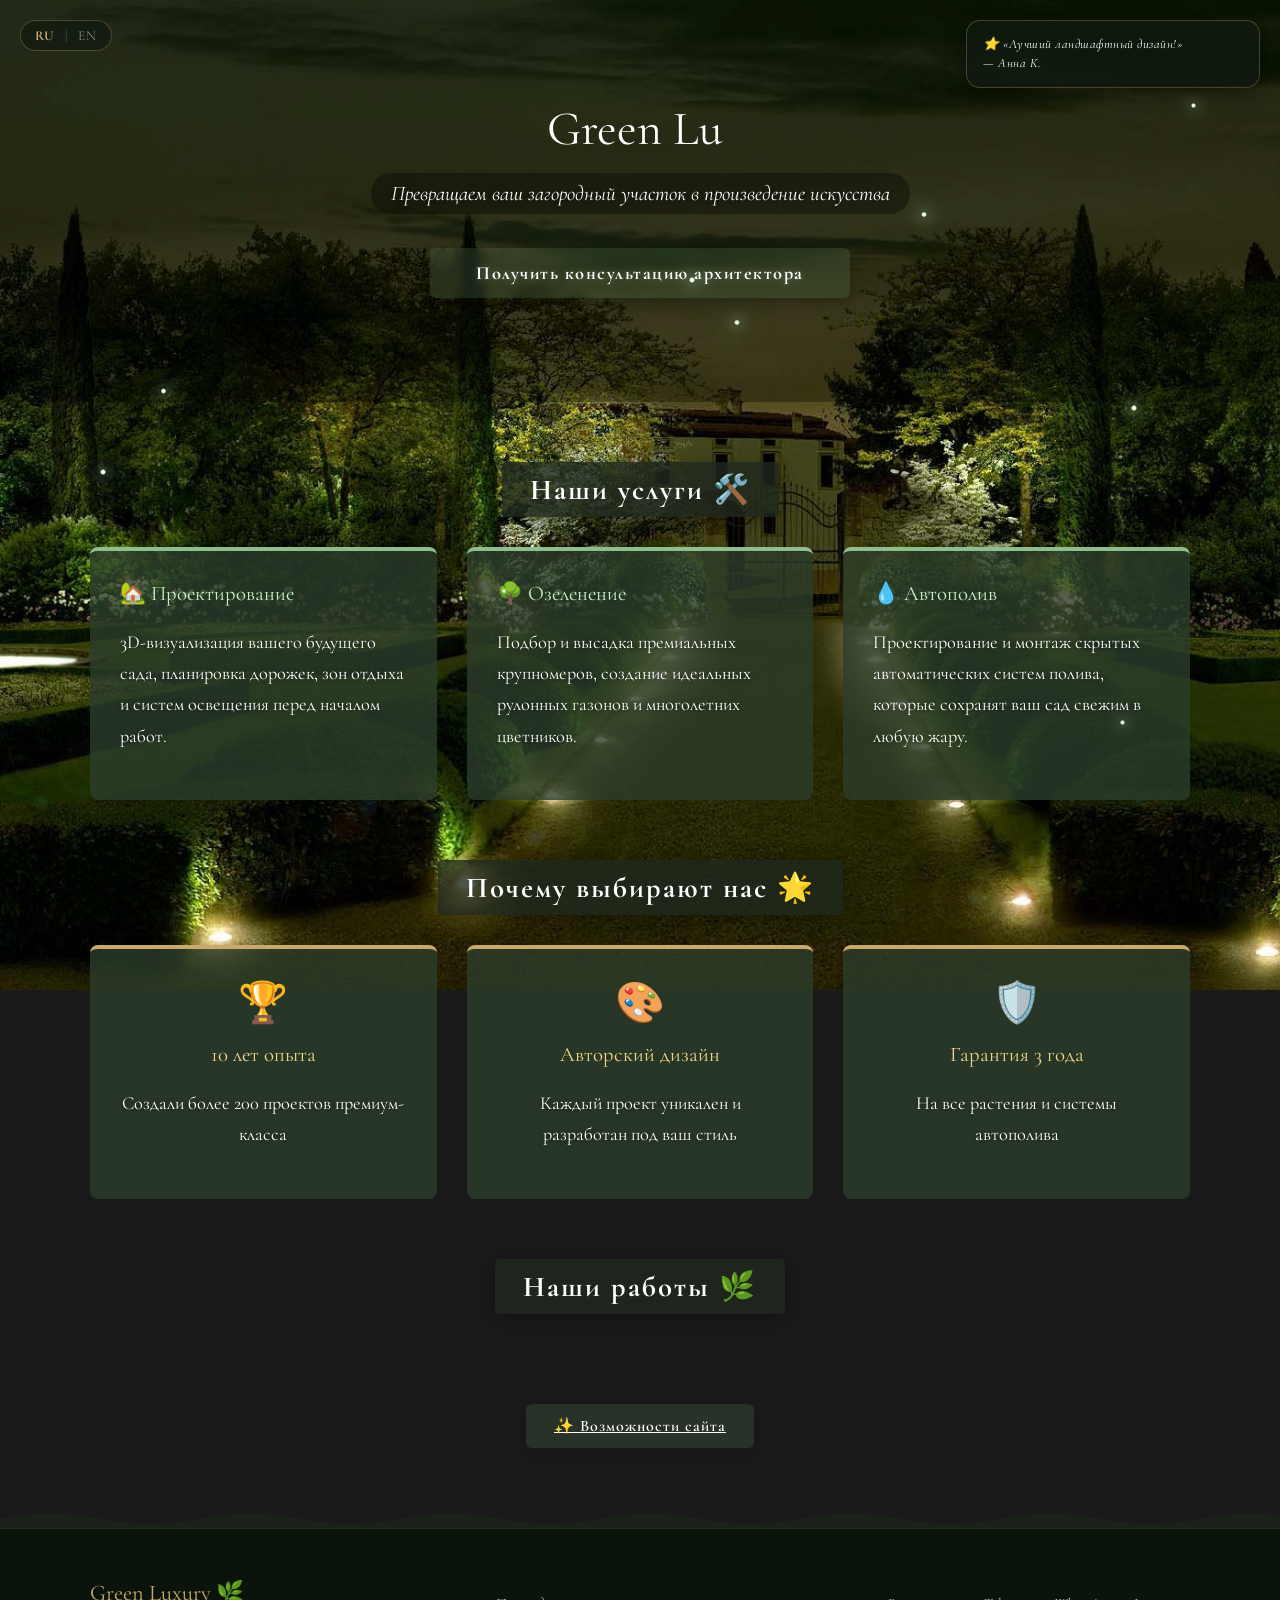
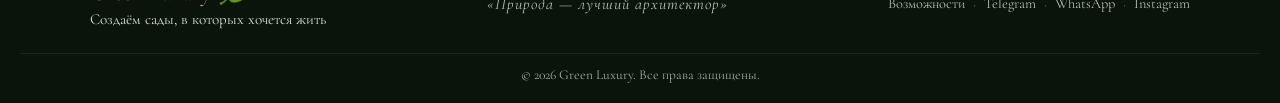
==== commit e85a2ab6: "Исправлена анимация карусели, финальная версия" ====
--- a/green-luxury-site/landscape.html
+++ b/green-luxury-site/landscape.html
@@ -186,7 +186,7 @@
             }
         });
 
-        const reviews = ['⭐ «Лучший ландшафтный дизайн!»<br>— Анна К.', '⭐ «Автополив работает идеально!»<br>— Игорь В.', '⭐ «Сад как из журнала!»<br>— Ольга М.', '⭐ «Сдал объект без замечаний»<br>— Дмитрий С.', '⭐ «Любимое место всей семьи»<br>— Елена В.', '⭐ «Результат превзошёл ожидания»<br>— Сергей П.']; let revIdx = 0; const miniCard = document.querySelector('.review-mini-card'); setInterval(() => { revIdx = (revIdx + 1) % reviews.length; miniCard.style.animation = 'none'; miniCard.offsetHeight; miniCard.innerHTML = reviews[revIdx]; miniCard.style.animation = 'slideReview 4s ease-in-out infinite'; }, 4000);
+        const reviews = ['⭐ «Лучший ландшафтный дизайн!»<br>— Анна К.', '⭐ «Автополив работает идеально!»<br>— Игорь В.', '⭐ «Сад как из журнала!»<br>— Ольга М.', '⭐ «Сдал объект без замечаний»<br>— Дмитрий С.', '⭐ «Любимое место всей семьи»<br>— Елена В.', '⭐ «Результат превзошёл ожидания»<br>— Сергей П.']; let revIdx = 0; const miniCard = document.querySelector('.review-mini-card'); const reviewsBox = document.getElementById('reviewsMini'); setInterval(() => { revIdx = (revIdx + 1) % reviews.length; reviewsBox.style.animation = 'none'; reviewsBox.offsetHeight; miniCard.innerHTML = reviews[revIdx]; reviewsBox.style.animation = 'slideReview 4s ease-in-out infinite'; }, 4000);
         const reviewsMini = document.getElementById('reviewsMini'); window.addEventListener('scroll', () => { if (window.scrollY > 100) { reviewsMini.style.opacity = '0'; reviewsMini.style.pointerEvents = 'none'; } else { reviewsMini.style.opacity = '1'; reviewsMini.style.pointerEvents = 'auto'; } });
 
         function createLeaf() { const l = document.createElement('div'); l.classList.add('leaf'); const s = 3 + Math.random() * 4; l.style.width = s + 'px'; l.style.height = (s * 1.6) + 'px'; l.style.left = Math.random() * window.innerWidth + 'px'; l.style.top = '-30px'; l.style.background = 'radial-gradient(ellipse at 30% 30%, rgba(160,200,130,0.8) 0%, rgba(100,160,80,0.5) 50%, transparent 70%)'; l.style.boxShadow = '0 0 4px rgba(160,200,140,0.3)'; l.style.setProperty('--base-drift', (Math.random() - 0.5) * 100 + 'px'); l.style.animationDuration = (8 + Math.random() * 12) + 's'; let wg = 0, wd = Math.random() > 0.5 ? 1 : -1; function uw() { wg = Math.random() * 250; wd = Math.random() > 0.5 ? 1 : -1; setTimeout(uw, 1000 + Math.random() * 3000); } uw(); const uld = () => { l.style.setProperty('--wind-drift', wg * wd + 'px'); if (l.parentNode) requestAnimationFrame(uld); }; uld(); document.body.appendChild(l); setTimeout(() => l.remove(), (8 + Math.random() * 12) * 1000); }
--- a/green-luxury-site/landscape.css
+++ b/green-luxury-site/landscape.css
@@ -446,6 +446,7 @@
     box-shadow: 0 4px 20px rgba(0, 0, 0, 0.4);
     border: 1px solid rgba(197, 169, 110, 0.3);
     overflow: hidden;
+    animation: slideReview 4s ease-in-out infinite;
 }
 
 .review-mini-card {
@@ -455,14 +456,13 @@
     letter-spacing: 0.5px;
     line-height: 1.5;
     white-space: nowrap;
-    animation: slideReview 4s ease-in-out infinite;
 }
 
 @keyframes slideReview {
-    0% { opacity: 0; transform: translateX(60px); }
+    0% { opacity: 0; transform: translateX(80px); }
     15% { opacity: 1; transform: translateX(0); }
     75% { opacity: 1; transform: translateX(0); }
-    100% { opacity: 0; transform: translateX(-60px); }
+    100% { opacity: 0; transform: translateX(-80px); }
 }
 
 .reviews-mini:hover {
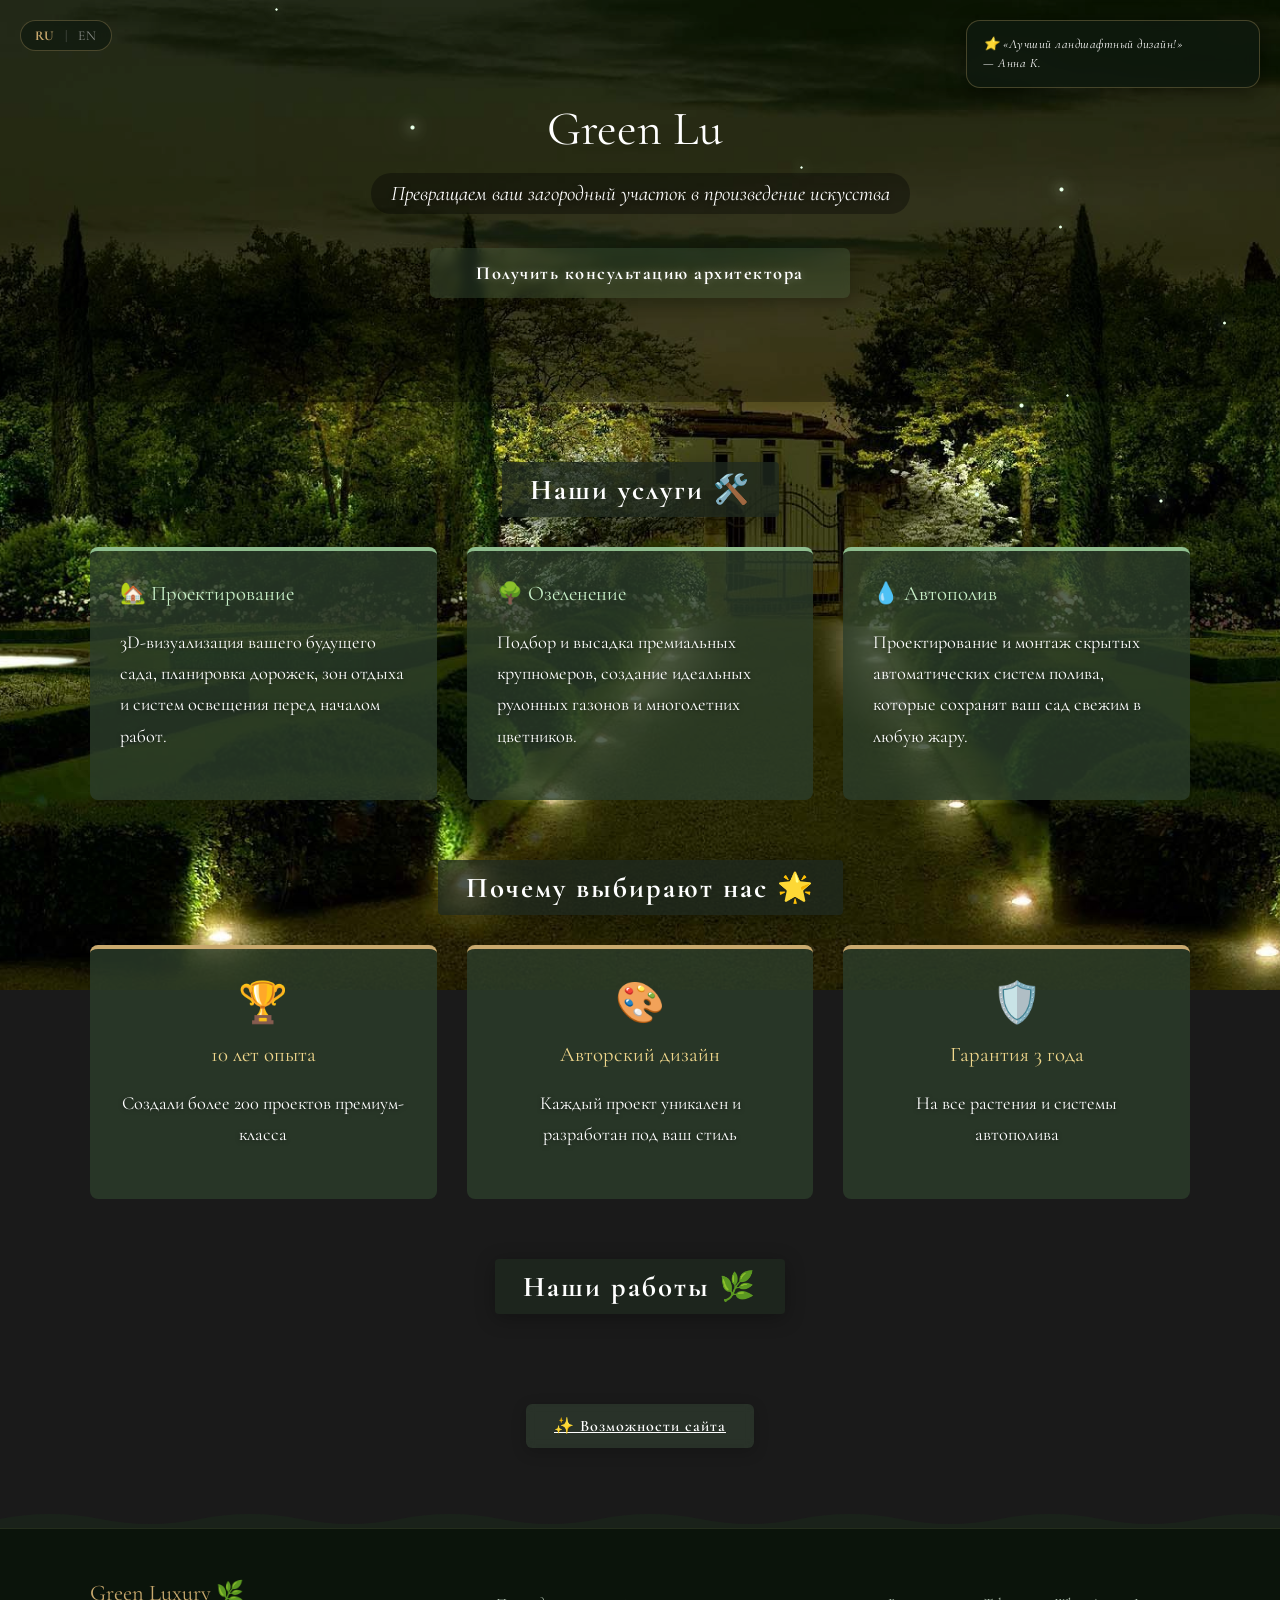
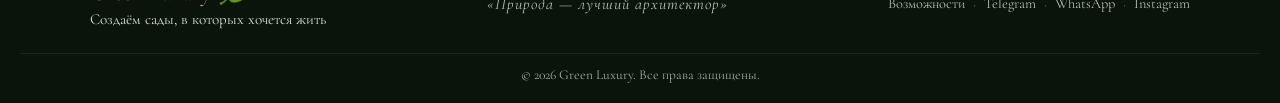
==== commit 91d03ee3: "правка мобильной версии" ====
--- a/green-luxury-site/landscape.html
+++ b/green-luxury-site/landscape.html
@@ -18,7 +18,7 @@
         <a href="landscape.html" class="mobile-nav-item active">🏠 Главная</a>
         <a href="#services" class="mobile-nav-item">🛠️ Услуги</a>
         <a href="#galleryTitle" class="mobile-nav-item">🖼️ Работы</a>
-        <a href="features.html" class="mobile-nav-item">✨ Функции</a>
+        <a href="Features.html" class="mobile-nav-item">✨ Функции</a>
     </nav>
 
     <div class="reviews-mini" id="reviewsMini">
@@ -79,7 +79,7 @@
     </main>
 
     <div style="text-align: center; margin-top: 50px;">
-        <a href="features.html" class="btn-green" style="width: auto; padding: 12px 28px; font-size: 1rem;">✨ Возможности сайта</a>
+        <a href="Features.html" class="btn-green" style="width: auto; padding: 12px 28px; font-size: 1rem;">✨ Возможности сайта</a>
     </div>
 
     <footer class="footer">
@@ -88,7 +88,7 @@
             <div class="footer-brand"><h3>Green Luxury 🌿</h3><p>Создаём сады, в которых хочется жить</p></div>
             <div class="footer-quote">«Природа — лучший архитектор»</div>
             <div class="footer-contacts">
-                <a href="features.html">Возможности</a><span class="dot">·</span><a href="https://t.me/ars_calc_biz_bot">Telegram</a><span class="dot">·</span><a href="#">WhatsApp</a><span class="dot">·</span><a href="#">Instagram</a>
+                <a href="Features.html">Возможности</a><span class="dot">·</span><a href="https://t.me/ars_calc_biz_bot">Telegram</a><span class="dot">·</span><a href="#">WhatsApp</a><span class="dot">·</span><a href="#">Instagram</a>
             </div>
         </div>
         <div class="footer-bottom">© 2026 Green Luxury. Все права защищены.</div>
--- a/green-luxury-site/landscape.css
+++ b/green-luxury-site/landscape.css
@@ -11,10 +11,8 @@
 /* ========== ПАРАЛЛАКС-СЛОЙ ========== */
 .parallax-layer {
     position: fixed;
-    top: 0;
-    left: 0;
-    width: 110%;
-    height: 110%;
+    top: 0; left: 0;
+    width: 110%; height: 110%;
     pointer-events: none;
     z-index: -1;
     will-change: transform;
@@ -96,10 +94,8 @@
 
 .card-svg {
     position: absolute;
-    top: 0;
-    left: 0;
-    width: 100%;
-    height: 100%;
+    top: 0; left: 0;
+    width: 100%; height: 100%;
     pointer-events: none;
     z-index: 2;
     opacity: 0;
@@ -116,13 +112,8 @@
 }
 
 @keyframes runCardLight {
-    0% {
-        stroke-dashoffset: 0;
-    }
-
-    100% {
-        stroke-dashoffset: -944;
-    }
+    0% { stroke-dashoffset: 0; }
+    100% { stroke-dashoffset: -944; }
 }
 
 .card {
@@ -191,10 +182,7 @@
 .btn-wrapper::after {
     content: '';
     position: absolute;
-    top: 4px;
-    left: 4px;
-    right: 4px;
-    bottom: 4px;
+    top: 4px; left: 4px; right: 4px; bottom: 4px;
     border-radius: 6px;
     box-shadow: 0 0 30px rgba(0, 0, 0, 0.7), 0 0 60px rgba(0, 0, 0, 0.5), 0 0 100px rgba(0, 0, 0, 0.3);
     opacity: 0;
@@ -236,10 +224,8 @@
 
 .neon-svg {
     position: absolute;
-    top: 0;
-    left: 0;
-    width: 100%;
-    height: 100%;
+    top: 0; left: 0;
+    width: 100%; height: 100%;
     pointer-events: none;
     z-index: 2;
     opacity: 0;
@@ -256,13 +242,8 @@
 }
 
 @keyframes runLight {
-    0% {
-        stroke-dashoffset: 0;
-    }
-
-    100% {
-        stroke-dashoffset: -936;
-    }
+    0% { stroke-dashoffset: 0; }
+    100% { stroke-dashoffset: -936; }
 }
 
 .btn-text {
@@ -302,30 +283,11 @@
 }
 
 @keyframes floatFirefly {
-    0% {
-        transform: translate(0, 0) scale(1);
-        opacity: 0.2;
-    }
-
-    25% {
-        transform: translate(30px, -50px) scale(1.2);
-        opacity: 0.8;
-    }
-
-    50% {
-        transform: translate(-20px, -100px) scale(0.8);
-        opacity: 0.5;
-    }
-
-    75% {
-        transform: translate(-40px, -40px) scale(1.1);
-        opacity: 0.7;
-    }
-
-    100% {
-        transform: translate(10px, -80px) scale(1);
-        opacity: 0.2;
-    }
+    0%   { transform: translate(0, 0) scale(1); opacity: 0.2; }
+    25%  { transform: translate(30px, -50px) scale(1.2); opacity: 0.8; }
+    50%  { transform: translate(-20px, -100px) scale(0.8); opacity: 0.5; }
+    75%  { transform: translate(-40px, -40px) scale(1.1); opacity: 0.7; }
+    100% { transform: translate(10px, -80px) scale(1); opacity: 0.2; }
 }
 
 /* ========== ГАЛЕРЕЯ (ВЗРЫВ) ========== */
@@ -350,29 +312,12 @@
     transform: scale(1) rotate(0deg);
 }
 
-.gallery-container.open .gallery-item:nth-child(1) {
-    transition-delay: 0.1s;
-}
-
-.gallery-container.open .gallery-item:nth-child(2) {
-    transition-delay: 0.2s;
-}
-
-.gallery-container.open .gallery-item:nth-child(3) {
-    transition-delay: 0.3s;
-}
-
-.gallery-container.open .gallery-item:nth-child(4) {
-    transition-delay: 0.4s;
-}
-
-.gallery-container.open .gallery-item:nth-child(5) {
-    transition-delay: 0.5s;
-}
-
-.gallery-container.open .gallery-item:nth-child(6) {
-    transition-delay: 0.6s;
-}
+.gallery-container.open .gallery-item:nth-child(1) { transition-delay: 0.1s; }
+.gallery-container.open .gallery-item:nth-child(2) { transition-delay: 0.2s; }
+.gallery-container.open .gallery-item:nth-child(3) { transition-delay: 0.3s; }
+.gallery-container.open .gallery-item:nth-child(4) { transition-delay: 0.4s; }
+.gallery-container.open .gallery-item:nth-child(5) { transition-delay: 0.5s; }
+.gallery-container.open .gallery-item:nth-child(6) { transition-delay: 0.6s; }
 
 .gallery-grid {
     display: grid;
@@ -403,9 +348,7 @@
 
 .gallery-caption {
     position: absolute;
-    bottom: 0;
-    left: 0;
-    right: 0;
+    bottom: 0; left: 0; right: 0;
     background: linear-gradient(transparent, rgba(0, 0, 0, 0.7));
     color: #ffffff;
     padding: 20px 16px 10px;
@@ -418,18 +361,6 @@
 
 .gallery-item:hover .gallery-caption {
     opacity: 1;
-}
-
-@media (max-width: 768px) {
-    .gallery-grid {
-        grid-template-columns: repeat(2, 1fr);
-    }
-}
-
-@media (max-width: 480px) {
-    .gallery-grid {
-        grid-template-columns: 1fr;
-    }
 }
 
 /* ========== МИНИ-КАРУСЕЛЬ ОТЗЫВОВ ========== */
@@ -465,10 +396,6 @@
     100% { opacity: 0; transform: translateX(-80px); }
 }
 
-.reviews-mini:hover {
-    animation-play-state: paused;
-}
-
 /* ========== ФУТЕР ========== */
 .footer {
     position: relative;
@@ -481,9 +408,7 @@
 
 .footer-wave {
     position: absolute;
-    top: -30px;
-    left: 0;
-    right: 0;
+    top: -30px; left: 0; right: 0;
     height: 40px;
     background: url("data:image/svg+xml,%3Csvg xmlns='http://www.w3.org/2000/svg' viewBox='0 0 1200 40'%3E%3Cpath d='M0 20 Q100 0 200 20 T400 20 T600 20 T800 20 T1000 20 T1200 20 V40 H0 Z' fill='%231a2a1a'/%3E%3C/svg%3E") repeat-x;
     background-size: 600px 40px;
@@ -548,43 +473,22 @@
     font-size: 0.85rem;
     margin-top: 25px;
     padding-top: 12px;
-    border-top: 1px solid rgba(255, 255, 255, 0.08);
+    border-top: 1px solid rgba(255,255,255,0.08);
     width: 100%;
 }
 
 /* ========== АНИМАЦИИ ========== */
 @keyframes shake {
-    0% {
-        transform: translate(0, 0);
-    }
-
-    25% {
-        transform: translate(-3px, 0);
-    }
-
-    50% {
-        transform: translate(3px, 0);
-    }
-
-    75% {
-        transform: translate(-2px, 0);
-    }
-
-    100% {
-        transform: translate(0, 0);
-    }
+    0% { transform: translate(0, 0); }
+    25% { transform: translate(-3px, 0); }
+    50% { transform: translate(3px, 0); }
+    75% { transform: translate(-2px, 0); }
+    100% { transform: translate(0, 0); }
 }
 
 @keyframes blink {
-
-    0%,
-    100% {
-        border-color: #e0ffe0;
-    }
-
-    50% {
-        border-color: transparent;
-    }
+    0%, 100% { border-color: #e0ffe0; }
+    50% { border-color: transparent; }
 }
 
 /* ========== ПАДАЮЩИЕ ЛИСТЬЯ ========== */
@@ -597,27 +501,11 @@
 }
 
 @keyframes fallLeaf {
-    0% {
-        transform: translateY(0) translateX(0) rotate(0deg);
-        opacity: 0;
-    }
-
-    10% {
-        opacity: 0.7;
-    }
-
-    40% {
-        transform: translateY(40vh) translateX(calc(var(--base-drift) * 0.3)) rotate(180deg);
-    }
-
-    60% {
-        transform: translateY(60vh) translateX(calc(var(--base-drift) * 0.5 + var(--wind-drift) * 0.8)) rotate(270deg);
-    }
-
-    100% {
-        transform: translateY(110vh) translateX(calc(var(--base-drift) + var(--wind-drift))) rotate(360deg);
-        opacity: 0;
-    }
+    0% { transform: translateY(0) translateX(0) rotate(0deg); opacity: 0; }
+    10% { opacity: 0.7; }
+    40% { transform: translateY(40vh) translateX(calc(var(--base-drift) * 0.3)) rotate(180deg); }
+    60% { transform: translateY(60vh) translateX(calc(var(--base-drift) * 0.5 + var(--wind-drift) * 0.8)) rotate(270deg); }
+    100% { transform: translateY(110vh) translateX(calc(var(--base-drift) + var(--wind-drift))) rotate(360deg); opacity: 0; }
 }
 
 /* ========== ПЕРЕКЛЮЧАТЕЛЬ ЯЗЫКА ========== */
@@ -636,94 +524,45 @@
 }
 
 .lang-btn {
-    color: rgba(255, 255, 255, 0.5);
+    color: rgba(255,255,255,0.5);
     cursor: pointer;
     transition: color 0.3s;
 }
 
-.lang-btn:hover {
-    color: #c9a96e;
-}
-
-.lang-btn.active {
-    color: #c9a96e;
-    font-weight: 700;
-}
-
-.lang-sep {
-    color: rgba(255, 255, 255, 0.3);
-    margin: 0 6px;
-}
-
-/* ========== ТЁМНАЯ ТЕМА ПО СИСТЕМЕ ========== */
+.lang-btn:hover { color: #c9a96e; }
+.lang-btn.active { color: #c9a96e; font-weight: 700; }
+.lang-sep { color: rgba(255,255,255,0.3); margin: 0 6px; }
+
+/* ========== ТЁМНАЯ ТЕМА ========== */
 @media (prefers-color-scheme: dark) {
-    .card {
-        background: rgba(20, 30, 20, 0.9);
-        border-top-color: #c9a96e;
-    }
-
-    .card h3 {
-        color: #f0d78c;
-    }
-
-    .card p {
-        color: #e0e8e0;
-    }
-
-    .section-title {
-        background: rgba(15, 20, 15, 0.9);
-        color: #f0d78c;
-    }
-
-    .btn-green {
-        background: rgba(30, 40, 30, 0.5);
-        border: 1px solid #c9a96e;
-    }
-
-    .hero p {
-        background: rgba(0, 0, 0, 0.5);
-    }
+    .card { background: rgba(20, 30, 20, 0.9); border-top-color: #c9a96e; }
+    .card h3 { color: #f0d78c; }
+    .card p { color: #e0e8e0; }
+    .section-title { background: rgba(15, 20, 15, 0.9); color: #f0d78c; }
+    .btn-green { background: rgba(30, 40, 30, 0.5); border: 1px solid #c9a96e; }
+    .hero p { background: rgba(0, 0, 0, 0.5); }
 }
 
 /* ========== МОБИЛЬНАЯ НАВИГАЦИЯ ========== */
-.mobile-nav {
-    display: none;
-    position: fixed;
-    bottom: 0;
-    left: 0;
-    right: 0;
-    z-index: 200;
-    background: rgba(10, 20, 10, 0.95);
-    backdrop-filter: blur(10px);
-    border-top: 1px solid rgba(197, 169, 110, 0.3);
-    padding: 8px 0;
-    justify-content: space-around;
-    align-items: center;
-}
-
-.mobile-nav-item {
-    color: rgba(255, 255, 255, 0.5);
-    text-decoration: none;
-    font-size: 0.7rem;
-    text-align: center;
-    display: flex;
-    flex-direction: column;
-    align-items: center;
-    gap: 4px;
-    transition: color 0.3s;
-}
-
-.mobile-nav-item.active,
-.mobile-nav-item:hover {
-    color: #c9a96e;
-}
+.mobile-nav { display: none; position: fixed; bottom: 0; left: 0; right: 0; z-index: 200; background: rgba(10, 20, 10, 0.95); backdrop-filter: blur(10px); border-top: 1px solid rgba(197, 169, 110, 0.3); padding: 8px 0; justify-content: space-around; align-items: center; }
+.mobile-nav-item { color: rgba(255,255,255,0.5); text-decoration: none; font-size: 0.7rem; text-align: center; display: flex; flex-direction: column; align-items: center; gap: 4px; transition: color 0.3s; }
+.mobile-nav-item.active, .mobile-nav-item:hover { color: #c9a96e; }
 
 @media (max-width: 768px) {
-    .mobile-nav {
-        display: flex;
-    }
-
-    body {
-        padding-bottom: 60px;
-    }
+    .mobile-nav { display: flex; }
+    body { padding-bottom: 60px; }
+}
+
+/* ========== МОБИЛЬНАЯ АДАПТАЦИЯ ========== */
+@media (max-width: 600px) {
+    .hero h1 { font-size: 2rem; }
+    .hero p { font-size: 1rem; max-width: 90%; }
+    .btn-green { width: 100% !important; font-size: 1rem; padding: 12px 20px; }
+    .card { padding: 20px; }
+    .card h3 { font-size: 1.1rem; }
+    .card p { font-size: 0.95rem; }
+    .services-grid { gap: 15px; }
+    .section-title { font-size: 1.4rem; }
+    .gallery-caption { font-size: 0.8rem; }
+    .gallery-grid { grid-template-columns: repeat(2, 1fr); }
 }
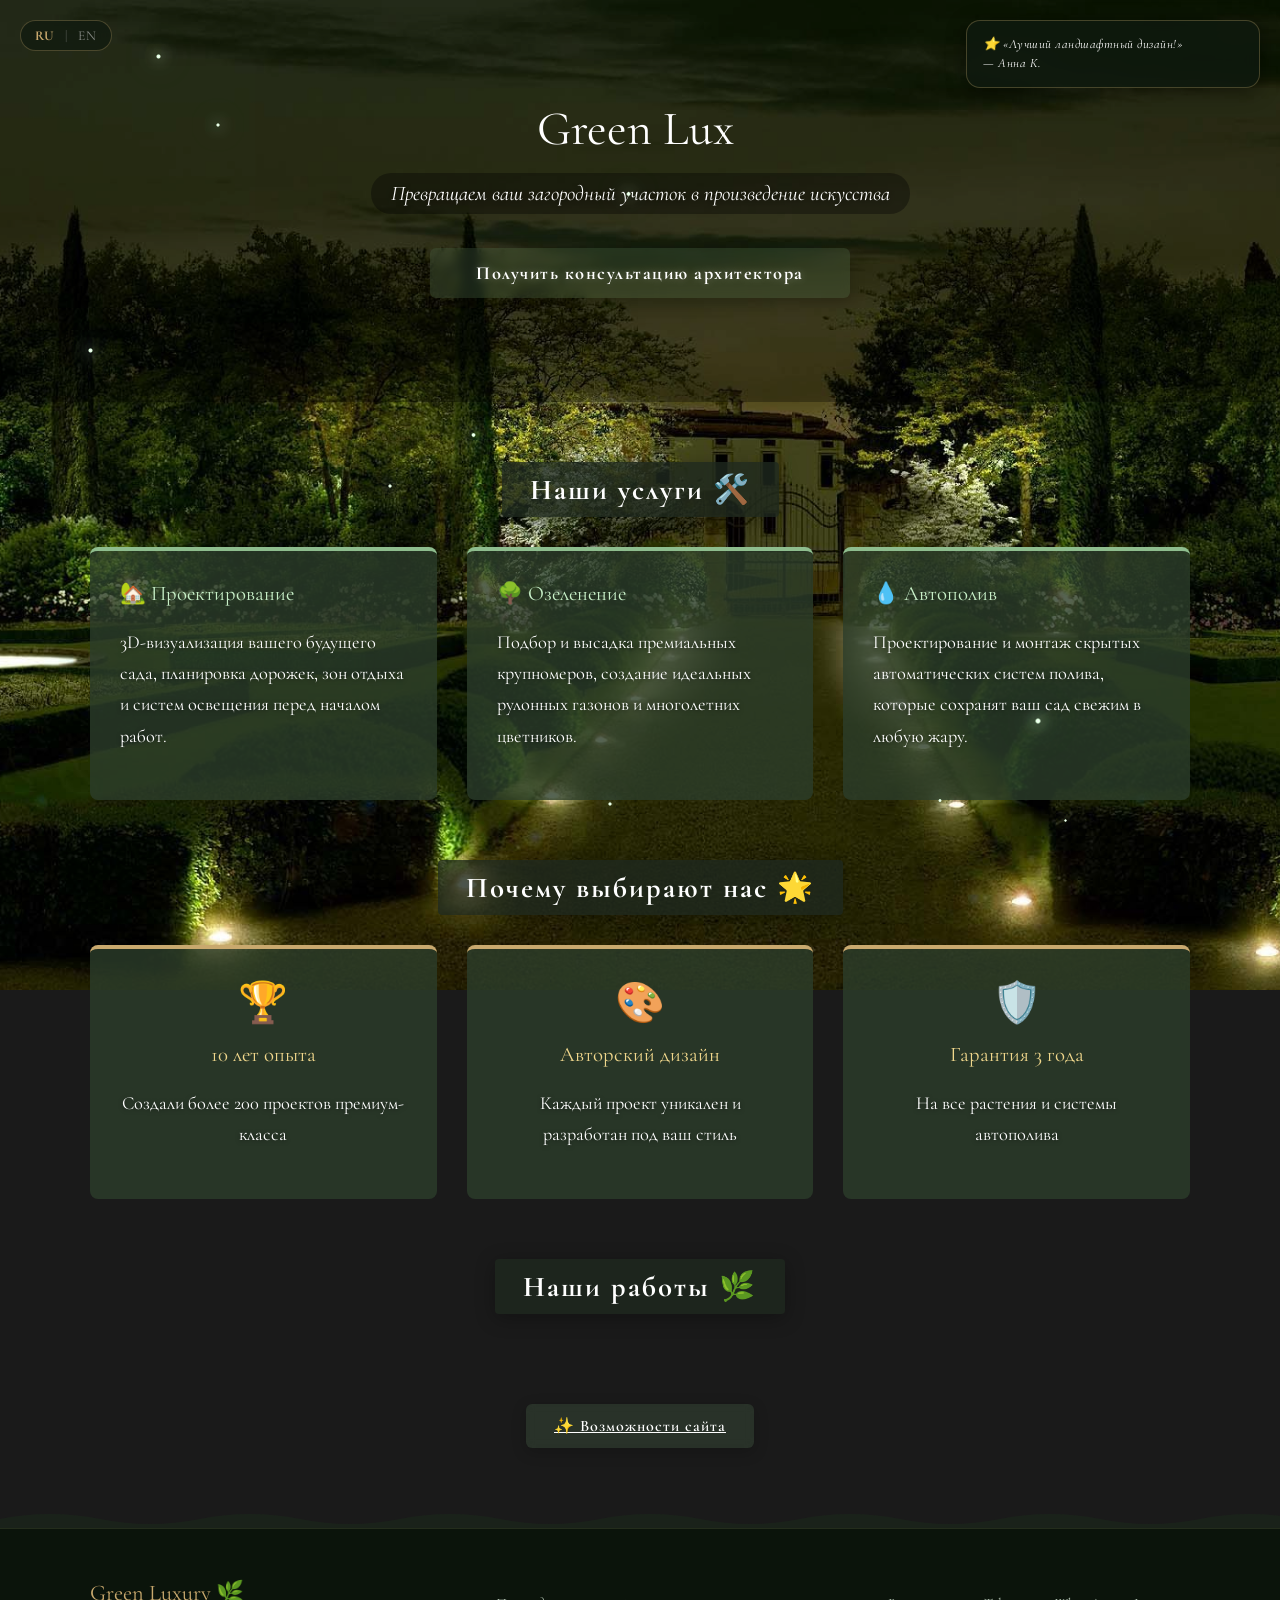
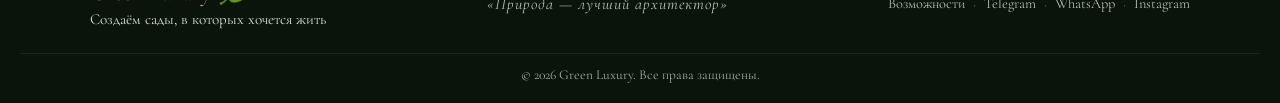
==== commit 4132f94c: "поменял F" ====
--- a/green-luxury-site/landscape.html
+++ b/green-luxury-site/landscape.html
@@ -18,7 +18,7 @@
         <a href="landscape.html" class="mobile-nav-item active">🏠 Главная</a>
         <a href="#services" class="mobile-nav-item">🛠️ Услуги</a>
         <a href="#galleryTitle" class="mobile-nav-item">🖼️ Работы</a>
-        <a href="Features.html" class="mobile-nav-item">✨ Функции</a>
+        <a href="features.html" class="mobile-nav-item">✨ Функции</a>
     </nav>
 
     <div class="reviews-mini" id="reviewsMini">
@@ -79,7 +79,7 @@
     </main>
 
     <div style="text-align: center; margin-top: 50px;">
-        <a href="Features.html" class="btn-green" style="width: auto; padding: 12px 28px; font-size: 1rem;">✨ Возможности сайта</a>
+        <a href="features.html" class="btn-green" style="width: auto; padding: 12px 28px; font-size: 1rem;">✨ Возможности сайта</a>
     </div>
 
     <footer class="footer">
@@ -88,7 +88,7 @@
             <div class="footer-brand"><h3>Green Luxury 🌿</h3><p>Создаём сады, в которых хочется жить</p></div>
             <div class="footer-quote">«Природа — лучший архитектор»</div>
             <div class="footer-contacts">
-                <a href="Features.html">Возможности</a><span class="dot">·</span><a href="https://t.me/ars_calc_biz_bot">Telegram</a><span class="dot">·</span><a href="#">WhatsApp</a><span class="dot">·</span><a href="#">Instagram</a>
+                <a href="features.html">Возможности</a><span class="dot">·</span><a href="https://t.me/ars_calc_biz_bot">Telegram</a><span class="dot">·</span><a href="#">WhatsApp</a><span class="dot">·</span><a href="#">Instagram</a>
             </div>
         </div>
         <div class="footer-bottom">© 2026 Green Luxury. Все права защищены.</div>
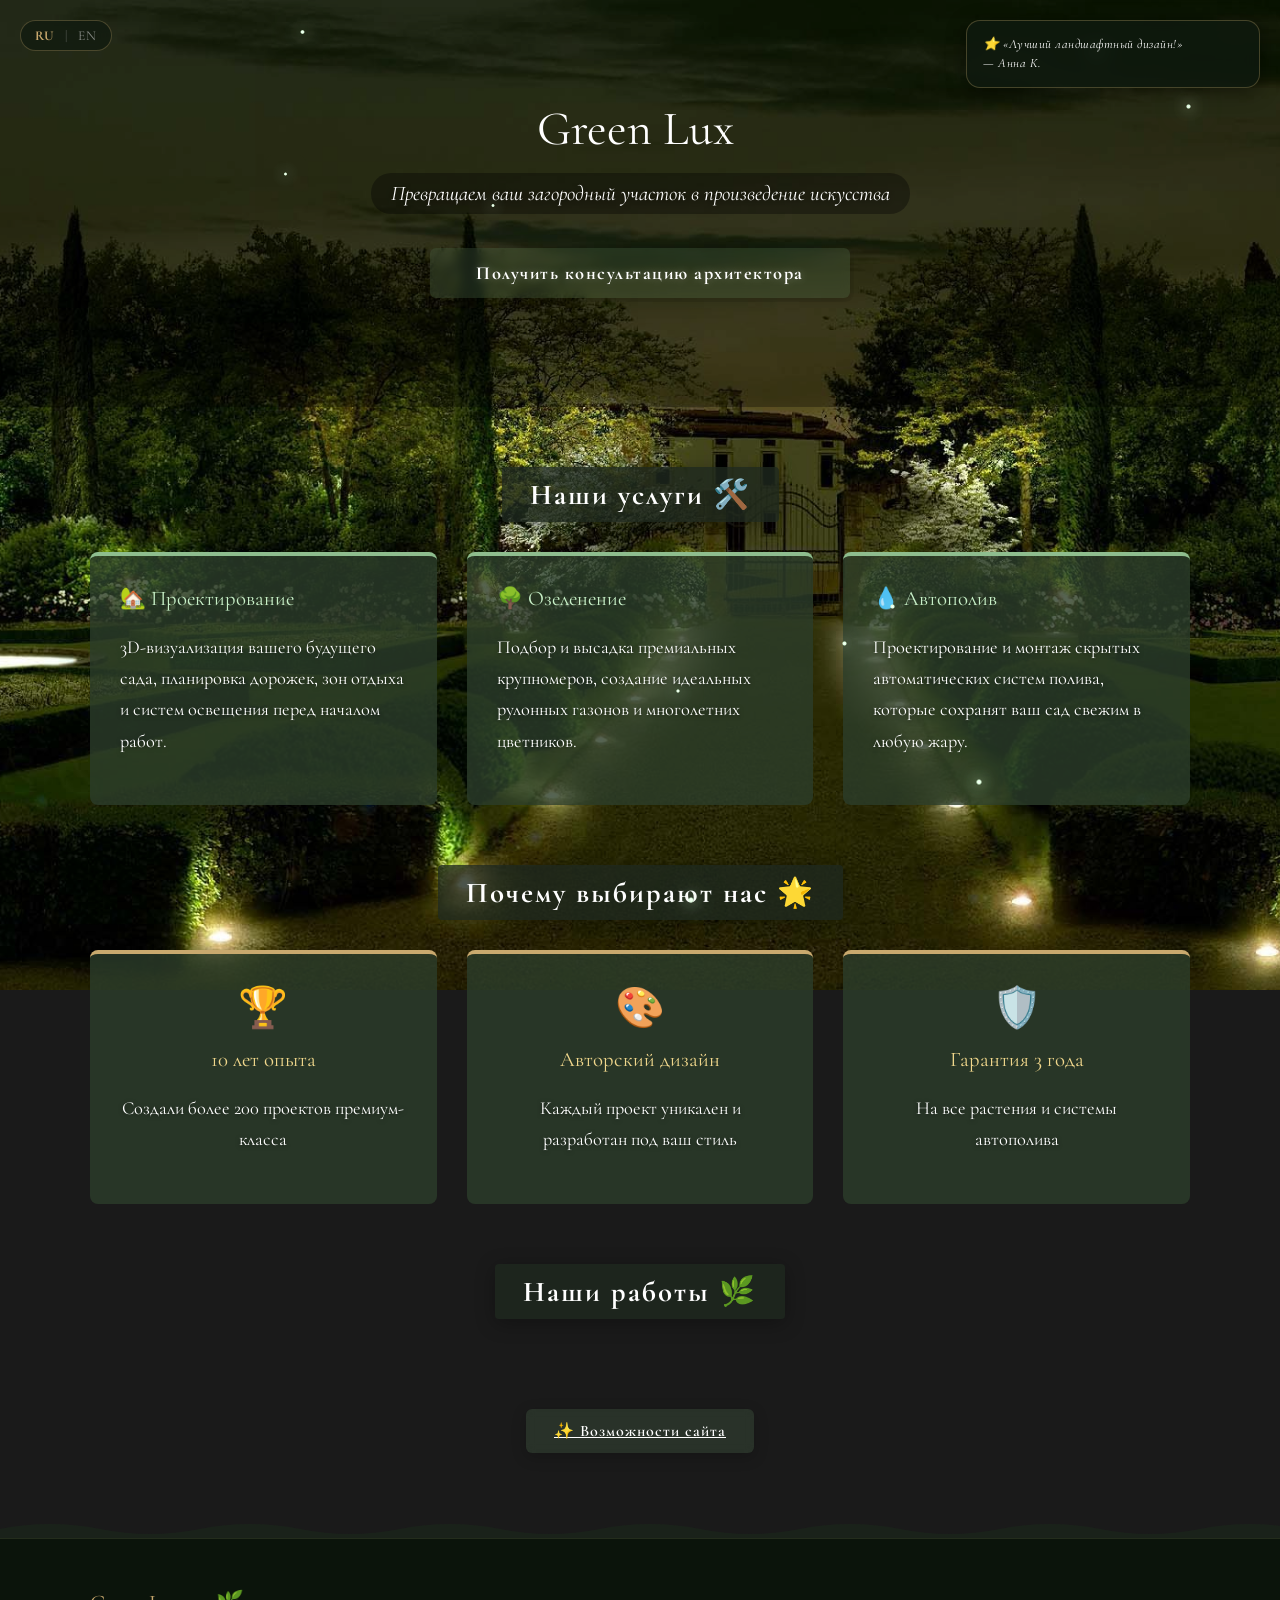
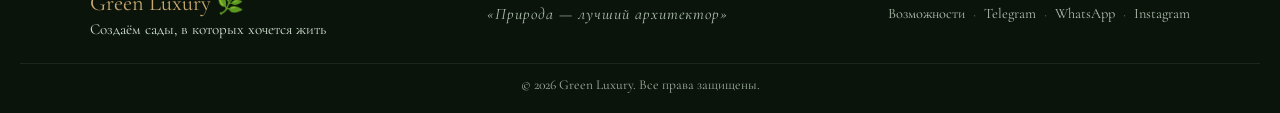
==== commit 9d74f449: "изтенили кнопку" ====
--- a/green-luxury-site/landscape.html
+++ b/green-luxury-site/landscape.html
@@ -34,8 +34,10 @@
 
             <div class="btn-wrapper reveal">
                 <svg class="neon-svg" viewBox="0 0 420 56" preserveAspectRatio="none">
-                    <rect class="run-rect" x="2" y="2" width="416" height="52" rx="8" fill="none" stroke="#e0ffe0" stroke-width="2" stroke-linecap="round" stroke-dasharray="12 924" />
-                    <rect class="run-rect2" x="2" y="2" width="416" height="52" rx="8" fill="none" stroke="#e0ffe0" stroke-width="2" stroke-linecap="round" stroke-dasharray="12 924" stroke-dashoffset="-468" />
+                    <rect class="run-rect" x="2" y="2" width="416" height="52" rx="8" fill="none" stroke="#e0ffe0"
+                        stroke-width="2" stroke-linecap="round" stroke-dasharray="12 924" />
+                    <rect class="run-rect2" x="2" y="2" width="416" height="52" rx="8" fill="none" stroke="#e0ffe0"
+                        stroke-width="2" stroke-linecap="round" stroke-dasharray="12 924" stroke-dashoffset="-468" />
                 </svg>
                 <button class="btn-green" id="consultBtn">
                     <span class="btn-text">Получить консультацию архитектора</span>
@@ -53,42 +55,124 @@
     <main class="content-box">
         <h2 class="section-title reveal">Наши услуги 🛠️</h2>
         <div class="services-grid">
-            <div class="card-wrapper reveal"><svg class="card-svg" viewBox="0 0 300 180" preserveAspectRatio="none"><rect class="card-run" x="2" y="2" width="296" height="176" rx="8" fill="none" stroke="#e0ffe0" stroke-width="2" stroke-linecap="round" stroke-dasharray="12 932" /><rect class="card-run2" x="2" y="2" width="296" height="176" rx="8" fill="none" stroke="#e0ffe0" stroke-width="2" stroke-linecap="round" stroke-dasharray="12 932" stroke-dashoffset="-472" /></svg><div class="card"><h3>🏡 Проектирование</h3><p>3D-визуализация вашего будущего сада, планировка дорожек, зон отдыха и систем освещения перед началом работ.</p></div></div>
-            <div class="card-wrapper reveal"><svg class="card-svg" viewBox="0 0 300 180" preserveAspectRatio="none"><rect class="card-run" x="2" y="2" width="296" height="176" rx="8" fill="none" stroke="#e0ffe0" stroke-width="2" stroke-linecap="round" stroke-dasharray="12 932" /><rect class="card-run2" x="2" y="2" width="296" height="176" rx="8" fill="none" stroke="#e0ffe0" stroke-width="2" stroke-linecap="round" stroke-dasharray="12 932" stroke-dashoffset="-472" /></svg><div class="card"><h3>🌳 Озеленение</h3><p>Подбор и высадка премиальных крупномеров, создание идеальных рулонных газонов и многолетних цветников.</p></div></div>
-            <div class="card-wrapper reveal"><svg class="card-svg" viewBox="0 0 300 180" preserveAspectRatio="none"><rect class="card-run" x="2" y="2" width="296" height="176" rx="8" fill="none" stroke="#e0ffe0" stroke-width="2" stroke-linecap="round" stroke-dasharray="12 932" /><rect class="card-run2" x="2" y="2" width="296" height="176" rx="8" fill="none" stroke="#e0ffe0" stroke-width="2" stroke-linecap="round" stroke-dasharray="12 932" stroke-dashoffset="-472" /></svg><div class="card"><h3>💧 Автополив</h3><p>Проектирование и монтаж скрытых автоматических систем полива, которые сохранят ваш сад свежим в любую жару.</p></div></div>
+            <div class="card-wrapper reveal"><svg class="card-svg" viewBox="0 0 300 180" preserveAspectRatio="none">
+                    <rect class="card-run" x="2" y="2" width="296" height="176" rx="8" fill="none" stroke="#e0ffe0"
+                        stroke-width="2" stroke-linecap="round" stroke-dasharray="12 932" />
+                    <rect class="card-run2" x="2" y="2" width="296" height="176" rx="8" fill="none" stroke="#e0ffe0"
+                        stroke-width="2" stroke-linecap="round" stroke-dasharray="12 932" stroke-dashoffset="-472" />
+                </svg>
+                <div class="card">
+                    <h3>🏡 Проектирование</h3>
+                    <p>3D-визуализация вашего будущего сада, планировка дорожек, зон отдыха и систем освещения перед
+                        началом работ.</p>
+                </div>
+            </div>
+            <div class="card-wrapper reveal"><svg class="card-svg" viewBox="0 0 300 180" preserveAspectRatio="none">
+                    <rect class="card-run" x="2" y="2" width="296" height="176" rx="8" fill="none" stroke="#e0ffe0"
+                        stroke-width="2" stroke-linecap="round" stroke-dasharray="12 932" />
+                    <rect class="card-run2" x="2" y="2" width="296" height="176" rx="8" fill="none" stroke="#e0ffe0"
+                        stroke-width="2" stroke-linecap="round" stroke-dasharray="12 932" stroke-dashoffset="-472" />
+                </svg>
+                <div class="card">
+                    <h3>🌳 Озеленение</h3>
+                    <p>Подбор и высадка премиальных крупномеров, создание идеальных рулонных газонов и многолетних
+                        цветников.</p>
+                </div>
+            </div>
+            <div class="card-wrapper reveal"><svg class="card-svg" viewBox="0 0 300 180" preserveAspectRatio="none">
+                    <rect class="card-run" x="2" y="2" width="296" height="176" rx="8" fill="none" stroke="#e0ffe0"
+                        stroke-width="2" stroke-linecap="round" stroke-dasharray="12 932" />
+                    <rect class="card-run2" x="2" y="2" width="296" height="176" rx="8" fill="none" stroke="#e0ffe0"
+                        stroke-width="2" stroke-linecap="round" stroke-dasharray="12 932" stroke-dashoffset="-472" />
+                </svg>
+                <div class="card">
+                    <h3>💧 Автополив</h3>
+                    <p>Проектирование и монтаж скрытых автоматических систем полива, которые сохранят ваш сад свежим в
+                        любую жару.</p>
+                </div>
+            </div>
         </div>
 
         <h2 class="section-title reveal" style="margin-top: 60px;">Почему выбирают нас 🌟</h2>
         <div class="services-grid">
-            <div class="card-wrapper reveal"><svg class="card-svg" viewBox="0 0 300 180" preserveAspectRatio="none"><rect class="card-run" x="2" y="2" width="296" height="176" rx="8" fill="none" stroke="#e0ffe0" stroke-width="2" stroke-linecap="round" stroke-dasharray="12 932" /><rect class="card-run2" x="2" y="2" width="296" height="176" rx="8" fill="none" stroke="#e0ffe0" stroke-width="2" stroke-linecap="round" stroke-dasharray="12 932" stroke-dashoffset="-472" /></svg><div class="card feature-card"><span class="feature-icon">🏆</span><h3>10 лет опыта</h3><p>Создали более 200 проектов премиум-класса</p></div></div>
-            <div class="card-wrapper reveal"><svg class="card-svg" viewBox="0 0 300 180" preserveAspectRatio="none"><rect class="card-run" x="2" y="2" width="296" height="176" rx="8" fill="none" stroke="#e0ffe0" stroke-width="2" stroke-linecap="round" stroke-dasharray="12 932" /><rect class="card-run2" x="2" y="2" width="296" height="176" rx="8" fill="none" stroke="#e0ffe0" stroke-width="2" stroke-linecap="round" stroke-dasharray="12 932" stroke-dashoffset="-472" /></svg><div class="card feature-card"><span class="feature-icon">🎨</span><h3>Авторский дизайн</h3><p>Каждый проект уникален и разработан под ваш стиль</p></div></div>
-            <div class="card-wrapper reveal"><svg class="card-svg" viewBox="0 0 300 180" preserveAspectRatio="none"><rect class="card-run" x="2" y="2" width="296" height="176" rx="8" fill="none" stroke="#e0ffe0" stroke-width="2" stroke-linecap="round" stroke-dasharray="12 932" /><rect class="card-run2" x="2" y="2" width="296" height="176" rx="8" fill="none" stroke="#e0ffe0" stroke-width="2" stroke-linecap="round" stroke-dasharray="12 932" stroke-dashoffset="-472" /></svg><div class="card feature-card"><span class="feature-icon">🛡️</span><h3>Гарантия 3 года</h3><p>На все растения и системы автополива</p></div></div>
-        </div>
-
-        <h2 class="section-title reveal" id="galleryTitle" style="margin-top: 60px; cursor: pointer;">Наши работы 🌿</h2>
+            <div class="card-wrapper reveal"><svg class="card-svg" viewBox="0 0 300 180" preserveAspectRatio="none">
+                    <rect class="card-run" x="2" y="2" width="296" height="176" rx="8" fill="none" stroke="#e0ffe0"
+                        stroke-width="2" stroke-linecap="round" stroke-dasharray="12 932" />
+                    <rect class="card-run2" x="2" y="2" width="296" height="176" rx="8" fill="none" stroke="#e0ffe0"
+                        stroke-width="2" stroke-linecap="round" stroke-dasharray="12 932" stroke-dashoffset="-472" />
+                </svg>
+                <div class="card feature-card"><span class="feature-icon">🏆</span>
+                    <h3>10 лет опыта</h3>
+                    <p>Создали более 200 проектов премиум-класса</p>
+                </div>
+            </div>
+            <div class="card-wrapper reveal"><svg class="card-svg" viewBox="0 0 300 180" preserveAspectRatio="none">
+                    <rect class="card-run" x="2" y="2" width="296" height="176" rx="8" fill="none" stroke="#e0ffe0"
+                        stroke-width="2" stroke-linecap="round" stroke-dasharray="12 932" />
+                    <rect class="card-run2" x="2" y="2" width="296" height="176" rx="8" fill="none" stroke="#e0ffe0"
+                        stroke-width="2" stroke-linecap="round" stroke-dasharray="12 932" stroke-dashoffset="-472" />
+                </svg>
+                <div class="card feature-card"><span class="feature-icon">🎨</span>
+                    <h3>Авторский дизайн</h3>
+                    <p>Каждый проект уникален и разработан под ваш стиль</p>
+                </div>
+            </div>
+            <div class="card-wrapper reveal"><svg class="card-svg" viewBox="0 0 300 180" preserveAspectRatio="none">
+                    <rect class="card-run" x="2" y="2" width="296" height="176" rx="8" fill="none" stroke="#e0ffe0"
+                        stroke-width="2" stroke-linecap="round" stroke-dasharray="12 932" />
+                    <rect class="card-run2" x="2" y="2" width="296" height="176" rx="8" fill="none" stroke="#e0ffe0"
+                        stroke-width="2" stroke-linecap="round" stroke-dasharray="12 932" stroke-dashoffset="-472" />
+                </svg>
+                <div class="card feature-card"><span class="feature-icon">🛡️</span>
+                    <h3>Гарантия 3 года</h3>
+                    <p>На все растения и системы автополива</p>
+                </div>
+            </div>
+        </div>
+
+        <h2 class="section-title reveal" id="galleryTitle" style="margin-top: 60px; cursor: pointer;">Наши работы 🌿
+        </h2>
         <div class="gallery-container" id="galleryContainer">
             <div class="gallery-grid">
-                <div class="gallery-item reveal"><img src="gallery-1.jpg" alt="Проект1"><div class="gallery-caption">Проект 1</div></div>
-                <div class="gallery-item reveal"><img src="gallery-2.jpg" alt="Проект2"><div class="gallery-caption">Проект 2</div></div>
-                <div class="gallery-item reveal"><img src="gallery-3.jpg" alt="Проект3"><div class="gallery-caption">Проект 3</div></div>
-                <div class="gallery-item reveal"><img src="gallery-4.jpg" alt="Проект4"><div class="gallery-caption">Проект 4</div></div>
-                <div class="gallery-item reveal"><img src="gallery-5.jpg" alt="Проект5"><div class="gallery-caption">Проект 5</div></div>
-                <div class="gallery-item reveal"><img src="gallery-6.jpg" alt="Проект6"><div class="gallery-caption">Проект 6</div></div>
+                <div class="gallery-item reveal"><img src="gallery-1.jpg" alt="Проект1">
+                    <div class="gallery-caption">Проект 1</div>
+                </div>
+                <div class="gallery-item reveal"><img src="gallery-2.jpg" alt="Проект2">
+                    <div class="gallery-caption">Проект 2</div>
+                </div>
+                <div class="gallery-item reveal"><img src="gallery-3.jpg" alt="Проект3">
+                    <div class="gallery-caption">Проект 3</div>
+                </div>
+                <div class="gallery-item reveal"><img src="gallery-4.jpg" alt="Проект4">
+                    <div class="gallery-caption">Проект 4</div>
+                </div>
+                <div class="gallery-item reveal"><img src="gallery-5.jpg" alt="Проект5">
+                    <div class="gallery-caption">Проект 5</div>
+                </div>
+                <div class="gallery-item reveal"><img src="gallery-6.jpg" alt="Проект6">
+                    <div class="gallery-caption">Проект 6</div>
+                </div>
             </div>
         </div>
     </main>
 
     <div style="text-align: center; margin-top: 50px;">
-        <a href="features.html" class="btn-green" style="width: auto; padding: 12px 28px; font-size: 1rem;">✨ Возможности сайта</a>
+        <a href="features.html" class="btn-green" style="width: auto; padding: 12px 28px; font-size: 1rem;">✨
+            Возможности сайта</a>
     </div>
 
     <footer class="footer">
         <div class="footer-wave"></div>
         <div class="footer-inner">
-            <div class="footer-brand"><h3>Green Luxury 🌿</h3><p>Создаём сады, в которых хочется жить</p></div>
+            <div class="footer-brand">
+                <h3>Green Luxury 🌿</h3>
+                <p>Создаём сады, в которых хочется жить</p>
+            </div>
             <div class="footer-quote">«Природа — лучший архитектор»</div>
             <div class="footer-contacts">
-                <a href="features.html">Возможности</a><span class="dot">·</span><a href="https://t.me/ars_calc_biz_bot">Telegram</a><span class="dot">·</span><a href="#">WhatsApp</a><span class="dot">·</span><a href="#">Instagram</a>
+                <a href="features.html">Возможности</a><span class="dot">·</span><a
+                    href="https://t.me/ars_calc_biz_bot">Telegram</a><span class="dot">·</span><a
+                    href="#">WhatsApp</a><span class="dot">·</span><a href="#">Instagram</a>
             </div>
         </div>
         <div class="footer-bottom">© 2026 Green Luxury. Все права защищены.</div>
@@ -118,7 +202,7 @@
                 btn.appendChild(span); return span;
             });
             textEl.style.opacity = '0';
-            requestAnimationFrame(() => { spans.forEach(span => { const angle = Math.random() * Math.PI * 2; const distance = 40 + Math.random() * 60; span.style.transform = `translate(${Math.cos(angle)*distance}px, ${Math.sin(angle)*distance}px) rotate(${(Math.random()-0.5)*180}deg) scale(0.5)`; span.style.opacity = '0'; }); });
+            requestAnimationFrame(() => { spans.forEach(span => { const angle = Math.random() * Math.PI * 2; const distance = 40 + Math.random() * 60; span.style.transform = `translate(${Math.cos(angle) * distance}px, ${Math.sin(angle) * distance}px) rotate(${(Math.random() - 0.5) * 180}deg) scale(0.5)`; span.style.opacity = '0'; }); });
             setTimeout(() => {
                 spans.forEach(s => s.remove());
                 const newChars = newText.split('');
@@ -129,7 +213,7 @@
                     const span = document.createElement('span'); span.textContent = char; span.className = 'char';
                     const angle = Math.random() * Math.PI * 2; const distance = 40 + Math.random() * 60;
                     span.style.left = (startX + i * charWidth) + 'px'; span.style.top = (newRect.top - newBtnRect.top) + 'px';
-                    span.style.transform = `translate(${Math.cos(angle)*distance}px, ${Math.sin(angle)*distance}px) rotate(${(Math.random()-0.5)*180}deg) scale(0.5)`; span.style.opacity = '0';
+                    span.style.transform = `translate(${Math.cos(angle) * distance}px, ${Math.sin(angle) * distance}px) rotate(${(Math.random() - 0.5) * 180}deg) scale(0.5)`; span.style.opacity = '0';
                     btn.appendChild(span); return span;
                 });
                 requestAnimationFrame(() => { newSpans.forEach(span => { span.style.transform = 'translate(0, 0) rotate(0deg) scale(1)'; span.style.opacity = '1'; }); });
@@ -159,10 +243,10 @@
         function typeWriter() { if (heroIdx < heroChars.length) { heroTitle.textContent += heroChars[heroIdx]; heroIdx++; setTimeout(typeWriter, 100); } else { heroTitle.style.borderRight = '2px solid #e0ffe0'; heroTitle.style.animation = 'blink 0.8s infinite'; } }
         window.addEventListener('load', () => setTimeout(typeWriter, 500));
 
-        document.querySelectorAll('.card-wrapper').forEach(wrapper => { const card = wrapper.querySelector('.card'); wrapper.addEventListener('mousemove', (e) => { const rect = wrapper.getBoundingClientRect(); const x = (e.clientX - rect.left) / rect.width - 0.5; const y = (e.clientY - rect.top) / rect.height - 0.5; card.style.transform = `rotateY(${x*10}deg) rotateX(${-y*10}deg)`; }); wrapper.addEventListener('mouseleave', () => { card.style.transform = 'rotateY(0deg) rotateX(0deg)'; }); });
+        document.querySelectorAll('.card-wrapper').forEach(wrapper => { const card = wrapper.querySelector('.card'); wrapper.addEventListener('mousemove', (e) => { const rect = wrapper.getBoundingClientRect(); const x = (e.clientX - rect.left) / rect.width - 0.5; const y = (e.clientY - rect.top) / rect.height - 0.5; card.style.transform = `rotateY(${x * 10}deg) rotateX(${-y * 10}deg)`; }); wrapper.addEventListener('mouseleave', () => { card.style.transform = 'rotateY(0deg) rotateX(0deg)'; }); });
 
         let mouseX = -500, mouseY = -500; document.addEventListener('mousemove', (e) => { mouseX = e.clientX; mouseY = e.clientY; });
-        function createFirefly() { const f = document.createElement('div'); f.classList.add('firefly'); const s = 3 + Math.random() * 3; f.style.width = s + 'px'; f.style.height = s + 'px'; f.style.left = Math.random() * window.innerWidth + 'px'; f.style.top = Math.random() * window.innerHeight + 'px'; f.style.background = 'radial-gradient(circle, #ffffff 0%, #e0ffe0 40%, transparent 80%)'; f.style.boxShadow = '0 0 14px #e0ffe0, 0 0 28px #a0d6b0, 0 0 42px #6ba86b'; f.style.animation = `floatFirefly ${8 + Math.random() * 10}s linear infinite`; document.body.appendChild(f); const iv = setInterval(() => { const r = f.getBoundingClientRect(); const dx = r.left + r.width/2 - mouseX; const dy = r.top + r.height/2 - mouseY; if (Math.sqrt(dx*dx+dy*dy) < 100) { const a = Math.atan2(dy, dx); f.style.left = parseFloat(f.style.left) + Math.cos(a)*3 + 'px'; f.style.top = parseFloat(f.style.top) + Math.sin(a)*3 + 'px'; } }, 50); setTimeout(() => { clearInterval(iv); f.style.opacity = '0'; f.style.transition = 'opacity 1s ease'; setTimeout(() => f.remove(), 1000); }, (8 + Math.random() * 10) * 1000); }
+        function createFirefly() { const f = document.createElement('div'); f.classList.add('firefly'); const s = 3 + Math.random() * 3; f.style.width = s + 'px'; f.style.height = s + 'px'; f.style.left = Math.random() * window.innerWidth + 'px'; f.style.top = Math.random() * window.innerHeight + 'px'; f.style.background = 'radial-gradient(circle, #ffffff 0%, #e0ffe0 40%, transparent 80%)'; f.style.boxShadow = '0 0 14px #e0ffe0, 0 0 28px #a0d6b0, 0 0 42px #6ba86b'; f.style.animation = `floatFirefly ${8 + Math.random() * 10}s linear infinite`; document.body.appendChild(f); const iv = setInterval(() => { const r = f.getBoundingClientRect(); const dx = r.left + r.width / 2 - mouseX; const dy = r.top + r.height / 2 - mouseY; if (Math.sqrt(dx * dx + dy * dy) < 100) { const a = Math.atan2(dy, dx); f.style.left = parseFloat(f.style.left) + Math.cos(a) * 3 + 'px'; f.style.top = parseFloat(f.style.top) + Math.sin(a) * 3 + 'px'; } }, 50); setTimeout(() => { clearInterval(iv); f.style.opacity = '0'; f.style.transition = 'opacity 1s ease'; setTimeout(() => f.remove(), 1000); }, (8 + Math.random() * 10) * 1000); }
         let ffActive = false, ffInterval;
         function startFF() { if (ffActive) return; ffActive = true; ffInterval = setInterval(createFirefly, 400); for (let i = 0; i < 10; i++) setTimeout(createFirefly, i * 300); }
         function stopFF() { ffActive = false; clearInterval(ffInterval); document.querySelectorAll('.firefly').forEach(f => { f.style.opacity = '0'; f.style.transition = 'opacity 1s ease'; setTimeout(() => f.remove(), 1000); }); }
@@ -177,12 +261,12 @@
         galleryTitle.addEventListener('click', () => {
             if (!galleryOpen) {
                 const tt = galleryTitle.textContent, tc = tt.split(''), tr = galleryTitle.getBoundingClientRect(); galleryTitle.textContent = ''; galleryTitle.style.position = 'relative';
-                tc.forEach((c, i) => { const sp = document.createElement('span'); sp.textContent = c; sp.className = 'char'; sp.style.position = 'absolute'; sp.style.left = (i * (tr.width / tc.length)) + 'px'; sp.style.top = '0'; sp.style.opacity = '1'; sp.style.color = '#fff'; galleryTitle.appendChild(sp); requestAnimationFrame(() => { const a = Math.random() * Math.PI * 2, d = 30 + Math.random() * 50; sp.style.transform = `translate(${Math.cos(a)*d}px, ${Math.sin(a)*d}px) rotate(${(Math.random()-0.5)*180}deg) scale(0.5)`; sp.style.opacity = '0'; }); setTimeout(() => sp.remove(), 800); });
+                tc.forEach((c, i) => { const sp = document.createElement('span'); sp.textContent = c; sp.className = 'char'; sp.style.position = 'absolute'; sp.style.left = (i * (tr.width / tc.length)) + 'px'; sp.style.top = '0'; sp.style.opacity = '1'; sp.style.color = '#fff'; galleryTitle.appendChild(sp); requestAnimationFrame(() => { const a = Math.random() * Math.PI * 2, d = 30 + Math.random() * 50; sp.style.transform = `translate(${Math.cos(a) * d}px, ${Math.sin(a) * d}px) rotate(${(Math.random() - 0.5) * 180}deg) scale(0.5)`; sp.style.opacity = '0'; }); setTimeout(() => sp.remove(), 800); });
                 setTimeout(() => { galleryContainer.classList.add('open'); galleryTitle.textContent = getGalleryTitle(); galleryOpen = true; setTimeout(() => galleryContainer.scrollIntoView({ behavior: 'smooth', block: 'start' }), 300); }, 400);
             } else {
-                const tr = galleryTitle.getBoundingClientRect(), cv = document.createElement('canvas'); cv.style.position = 'fixed'; cv.style.top = tr.top + 'px'; cv.style.left = tr.left + 'px'; cv.style.width = tr.width + 'px'; cv.style.height = tr.height + 'px'; cv.style.zIndex = '100'; cv.style.pointerEvents = 'none'; document.body.appendChild(cv); cv.width = tr.width; cv.height = tr.height; const ctx = cv.getContext('2d'); ctx.fillStyle = 'rgba(30,40,30,0.3)'; ctx.fillRect(0, 0, cv.width, cv.height); ctx.fillStyle = '#fff'; ctx.font = 'bold 1.8rem Cormorant Garamond, Georgia, serif'; ctx.textAlign = 'center'; ctx.fillText(getGalleryTitle(), cv.width/2, cv.height/2 + 10); galleryTitle.style.opacity = '0';
+                const tr = galleryTitle.getBoundingClientRect(), cv = document.createElement('canvas'); cv.style.position = 'fixed'; cv.style.top = tr.top + 'px'; cv.style.left = tr.left + 'px'; cv.style.width = tr.width + 'px'; cv.style.height = tr.height + 'px'; cv.style.zIndex = '100'; cv.style.pointerEvents = 'none'; document.body.appendChild(cv); cv.width = tr.width; cv.height = tr.height; const ctx = cv.getContext('2d'); ctx.fillStyle = 'rgba(30,40,30,0.3)'; ctx.fillRect(0, 0, cv.width, cv.height); ctx.fillStyle = '#fff'; ctx.font = 'bold 1.8rem Cormorant Garamond, Georgia, serif'; ctx.textAlign = 'center'; ctx.fillText(getGalleryTitle(), cv.width / 2, cv.height / 2 + 10); galleryTitle.style.opacity = '0';
                 const ps = []; const numPieces = 150; for (let i = 0; i < numPieces; i++) { const size = 1 + Math.random() * 5; ps.push({ x: Math.random() * cv.width, y: Math.random() * cv.height, w: size, h: size, dx: (Math.random() - 0.5) * 150, dy: Math.random() * 200 + 30, rot: Math.random() * 360, delay: Math.random() * 400 }); }
-                const st = Date.now(); function ag() { const el = Date.now() - st; ctx.clearRect(0, 0, cv.width, cv.height); ps.forEach(p => { const pr = Math.min(1, Math.max(0, (el - p.delay) / 800)), e = 1 - Math.pow(1 - pr, 3), cx = p.x + p.dx * e, cy = p.y + p.dy * e, rt = p.rot * e; ctx.save(); ctx.translate(cx + p.w/2, cy + p.h/2); ctx.rotate(rt * Math.PI / 180); ctx.fillStyle = 'rgba(200,220,200,0.8)'; ctx.beginPath(); ctx.arc(0, 0, p.w, 0, Math.PI * 2); ctx.fill(); ctx.fillStyle = 'rgba(255,255,255,0.6)'; ctx.beginPath(); ctx.arc(0, 0, p.w * 0.5, 0, Math.PI * 2); ctx.fill(); ctx.restore(); }); if (el < 1200) requestAnimationFrame(ag); else { cv.remove(); galleryContainer.classList.remove('open'); galleryTitle.textContent = getGalleryTitle(); galleryTitle.style.opacity = '1'; galleryOpen = false; } } requestAnimationFrame(ag);
+                const st = Date.now(); function ag() { const el = Date.now() - st; ctx.clearRect(0, 0, cv.width, cv.height); ps.forEach(p => { const pr = Math.min(1, Math.max(0, (el - p.delay) / 800)), e = 1 - Math.pow(1 - pr, 3), cx = p.x + p.dx * e, cy = p.y + p.dy * e, rt = p.rot * e; ctx.save(); ctx.translate(cx + p.w / 2, cy + p.h / 2); ctx.rotate(rt * Math.PI / 180); ctx.fillStyle = 'rgba(200,220,200,0.8)'; ctx.beginPath(); ctx.arc(0, 0, p.w, 0, Math.PI * 2); ctx.fill(); ctx.fillStyle = 'rgba(255,255,255,0.6)'; ctx.beginPath(); ctx.arc(0, 0, p.w * 0.5, 0, Math.PI * 2); ctx.fill(); ctx.restore(); }); if (el < 1200) requestAnimationFrame(ag); else { cv.remove(); galleryContainer.classList.remove('open'); galleryTitle.textContent = getGalleryTitle(); galleryTitle.style.opacity = '1'; galleryOpen = false; } } requestAnimationFrame(ag);
             }
         });
 
@@ -201,4 +285,5 @@
         document.addEventListener('touchend', (e) => { touchEndX = e.changedTouches[0].screenX; const diff = touchStartX - touchEndX; if (diff > 50 && !galleryOpen) { galleryTitle.click(); } if (diff < -50 && galleryOpen) { galleryTitle.click(); } });
     </script>
 </body>
+
 </html>
--- a/green-luxury-site/landscape.css
+++ b/green-luxury-site/landscape.css
@@ -176,23 +176,7 @@
     display: inline-block;
     padding: 4px;
     border-radius: 8px;
-    overflow: visible;
-}
-
-.btn-wrapper::after {
-    content: '';
-    position: absolute;
-    top: 4px; left: 4px; right: 4px; bottom: 4px;
-    border-radius: 6px;
-    box-shadow: 0 0 30px rgba(0, 0, 0, 0.7), 0 0 60px rgba(0, 0, 0, 0.5), 0 0 100px rgba(0, 0, 0, 0.3);
-    opacity: 0;
-    transition: opacity 0.3s;
-    z-index: 1;
-    pointer-events: none;
-}
-
-.btn-wrapper:hover::after {
-    opacity: 1;
+    overflow: hidden;
 }
 
 .btn-green {
@@ -200,7 +184,7 @@
     background-color: rgba(90, 125, 90, 0.25);
     border: none;
     color: #ffffff;
-    padding: 14px 30px;
+    padding: 14px 20px;
     font-size: 1.15rem;
     border-radius: 6px;
     backdrop-filter: blur(5px);
@@ -208,18 +192,19 @@
     position: relative;
     z-index: 3;
     cursor: pointer;
-    transition: background-color 0.3s ease;
     font-family: 'Cormorant Garamond', 'Georgia', serif;
     font-weight: 600;
     letter-spacing: 1px;
     width: 420px;
+    max-width: 420px;
     box-sizing: border-box;
     text-align: center;
     white-space: nowrap;
+    overflow: hidden;
 }
 
 .btn-green:hover {
-    animation: shake 0.4s ease-in-out;
+    box-shadow: 0 6px 25px rgba(0, 0, 0, 0.3);
 }
 
 .neon-svg {
@@ -230,6 +215,8 @@
     z-index: 2;
     opacity: 0;
     transition: opacity 0.3s;
+    overflow: hidden;
+    border-radius: 6px;
 }
 
 .btn-wrapper:hover .neon-svg {
@@ -259,6 +246,8 @@
     transition: transform 0.8s cubic-bezier(0.25, 0.46, 0.45, 0.94), opacity 0.8s ease;
     will-change: transform, opacity;
     pointer-events: none;
+    white-space: nowrap;
+    overflow: hidden;
 }
 
 /* ========== ПЛАВНОЕ ПОЯВЛЕНИЕ ========== */
@@ -557,7 +546,7 @@
 @media (max-width: 600px) {
     .hero h1 { font-size: 2rem; }
     .hero p { font-size: 1rem; max-width: 90%; }
-    .btn-green { width: 100% !important; font-size: 1rem; padding: 12px 20px; }
+    .btn-green { width: 90% !important; max-width: 350px; font-size: 0.85rem; padding: 10px 14px; white-space: normal; word-break: break-word; box-sizing: border-box; }
     .card { padding: 20px; }
     .card h3 { font-size: 1.1rem; }
     .card p { font-size: 0.95rem; }
